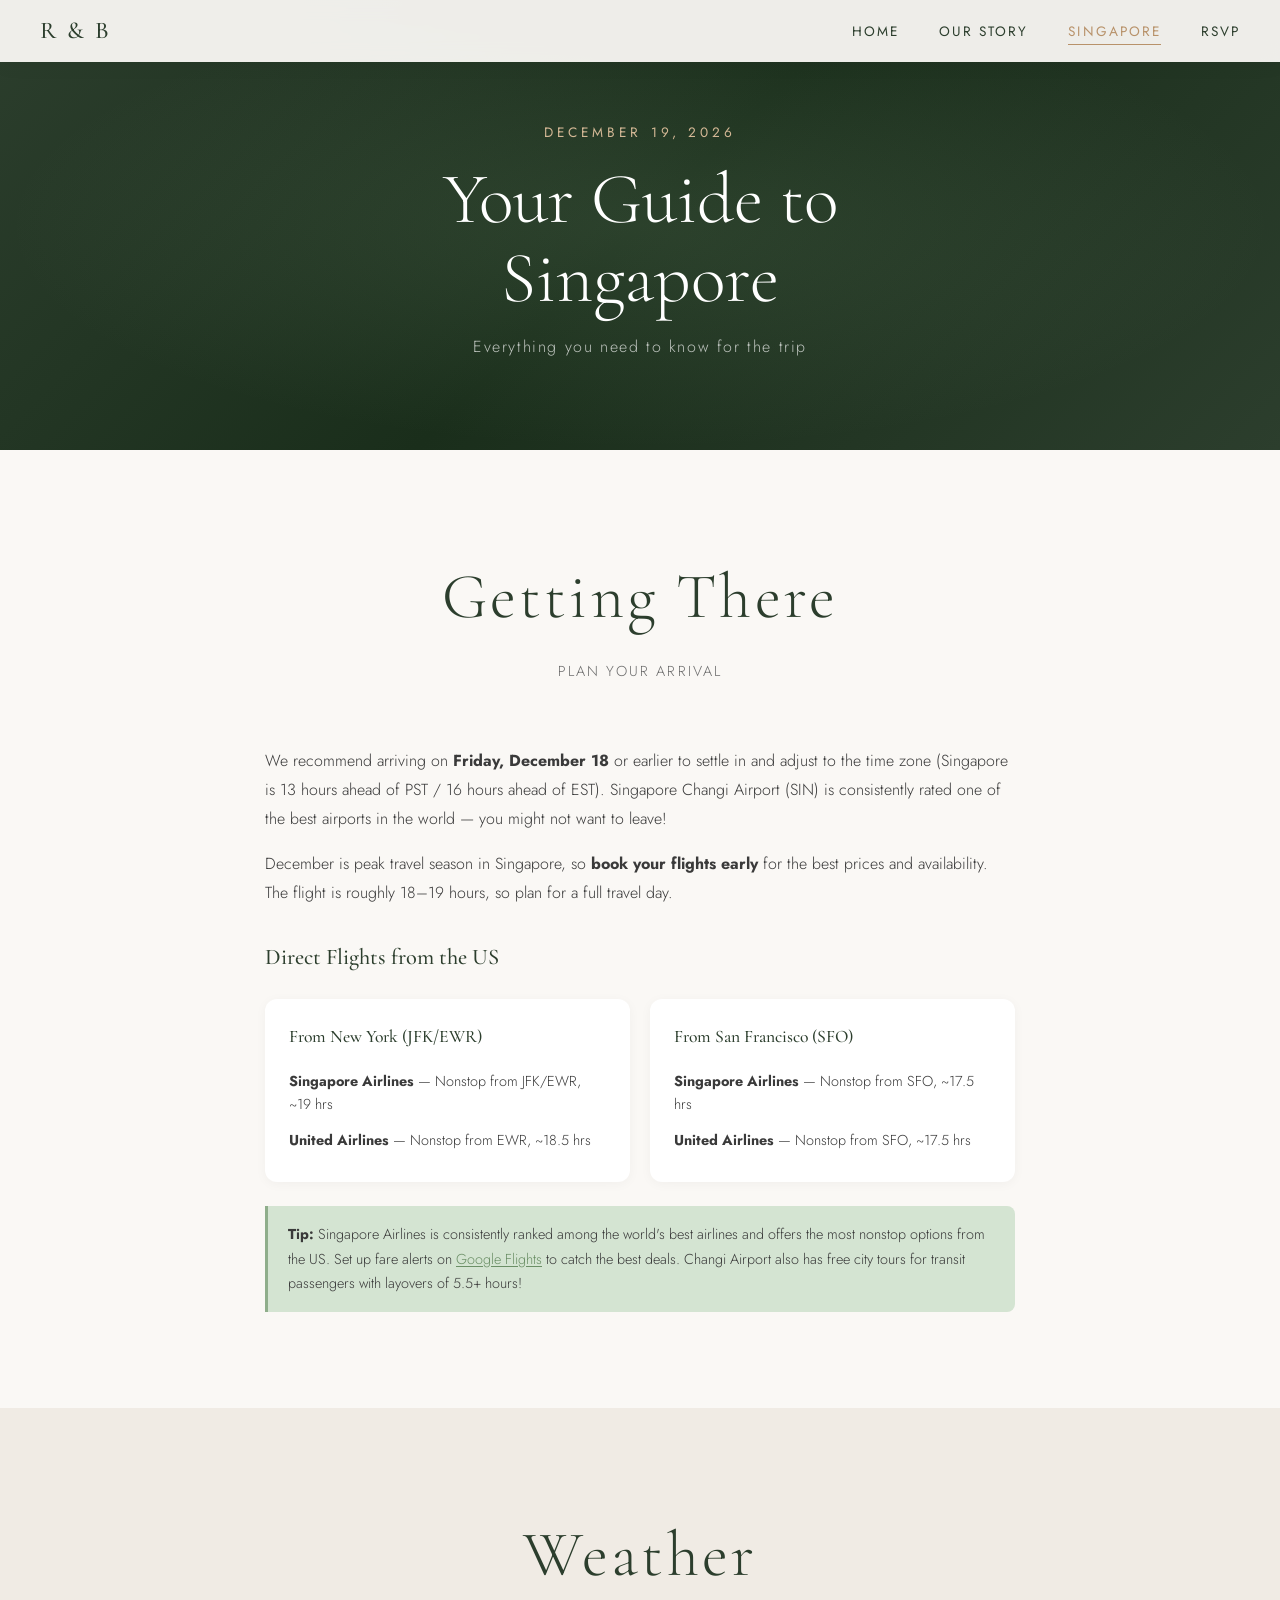
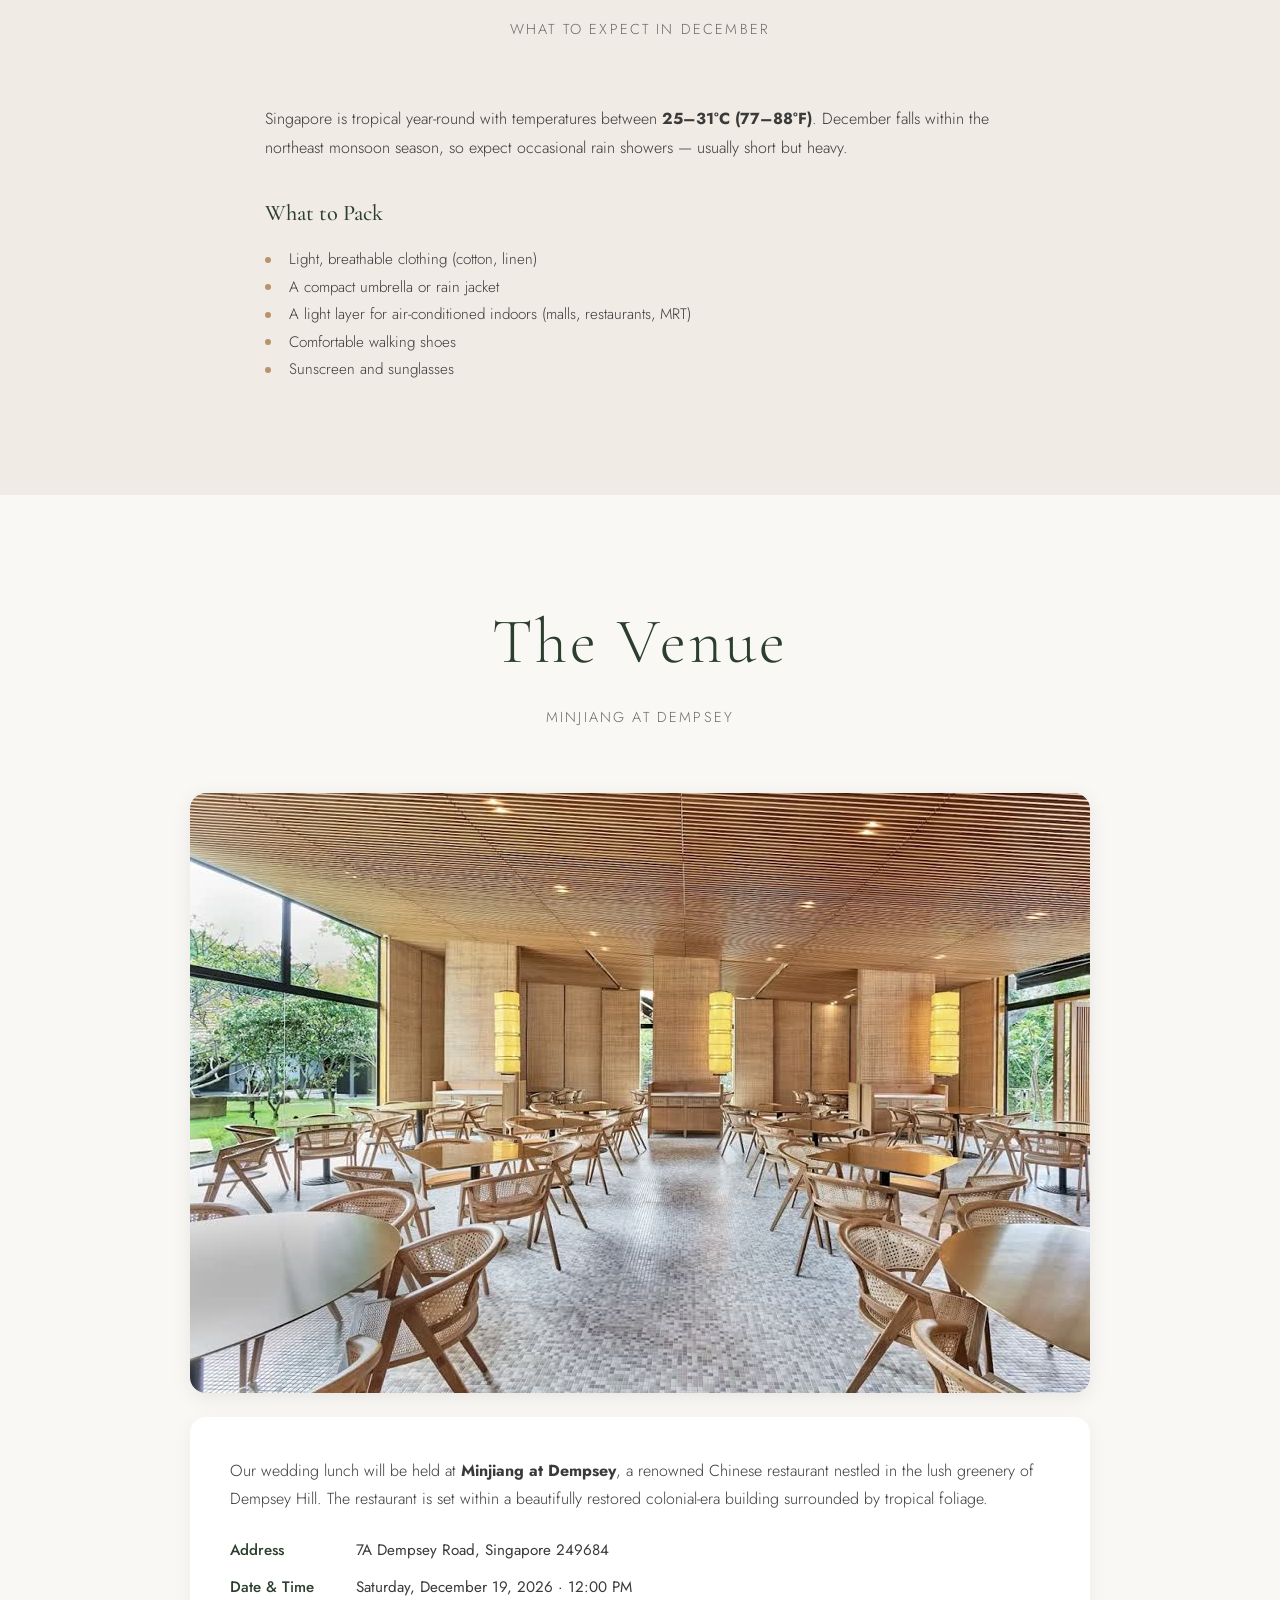
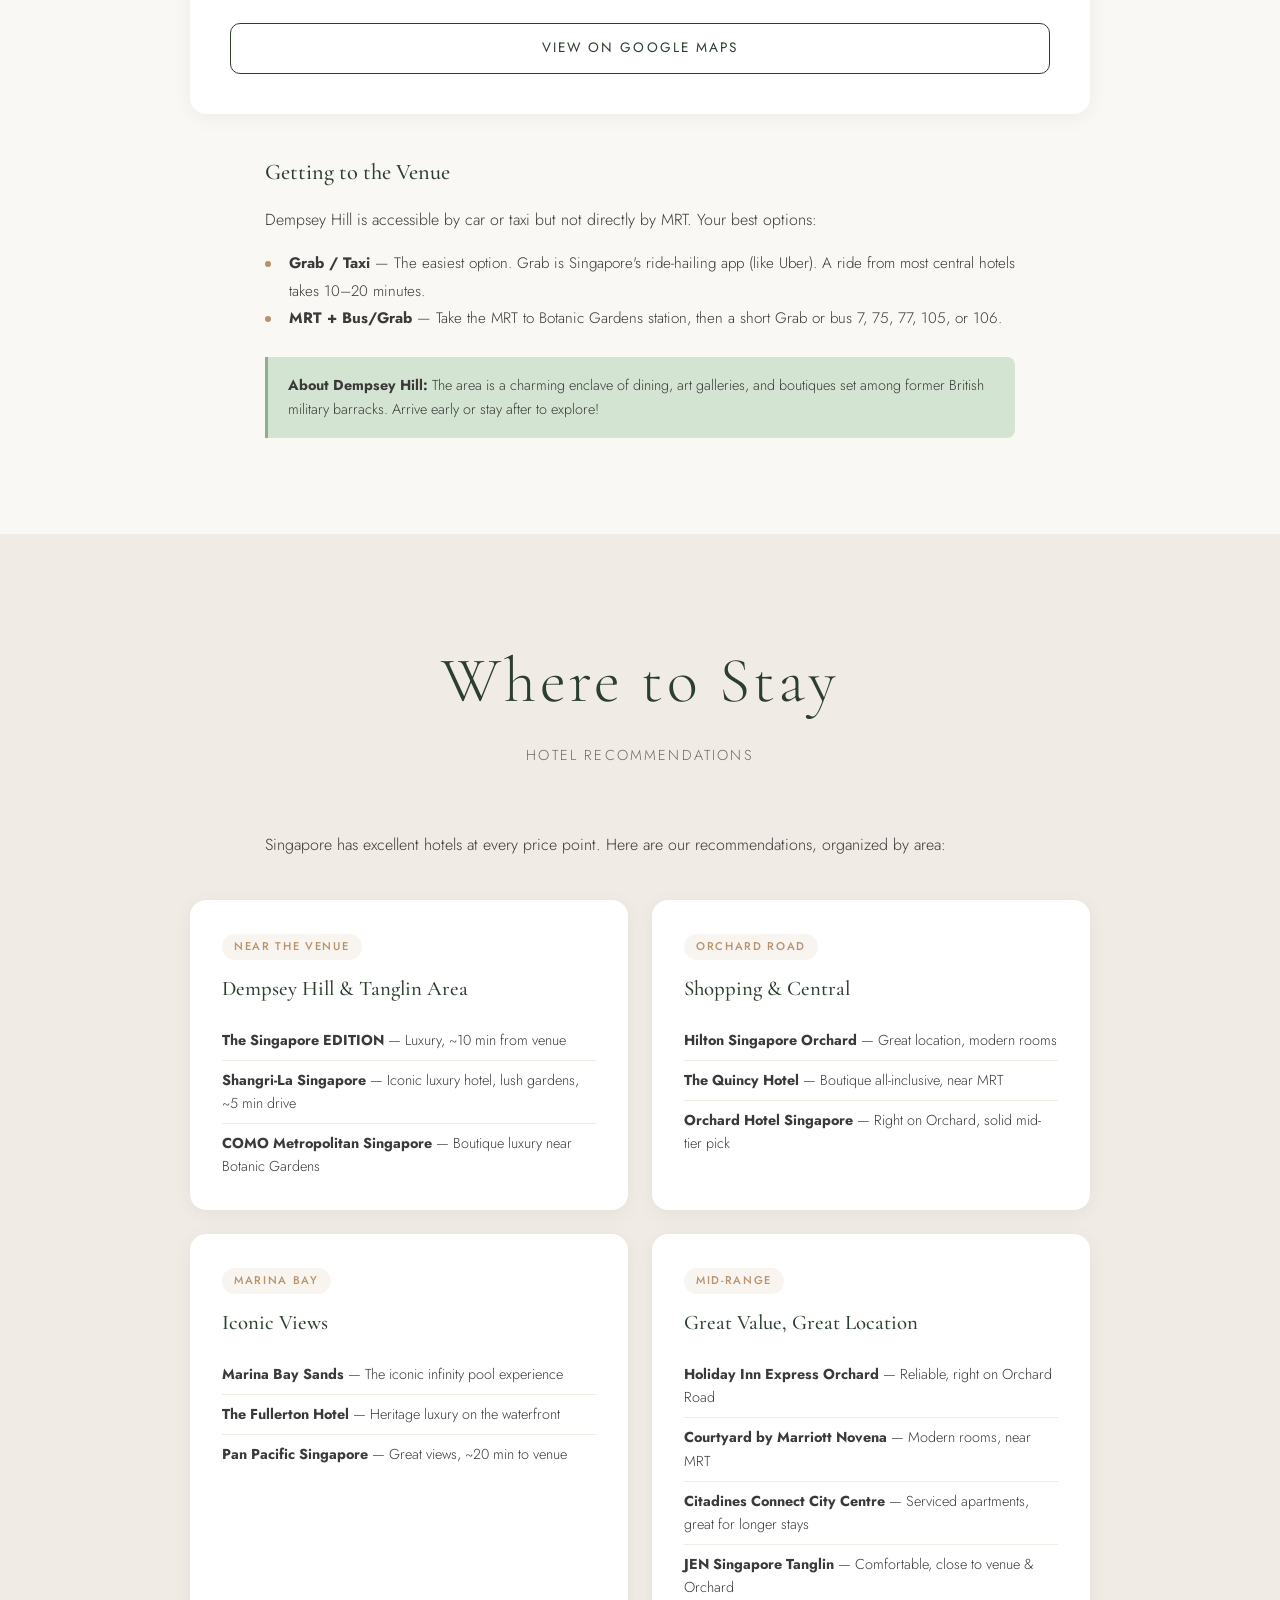
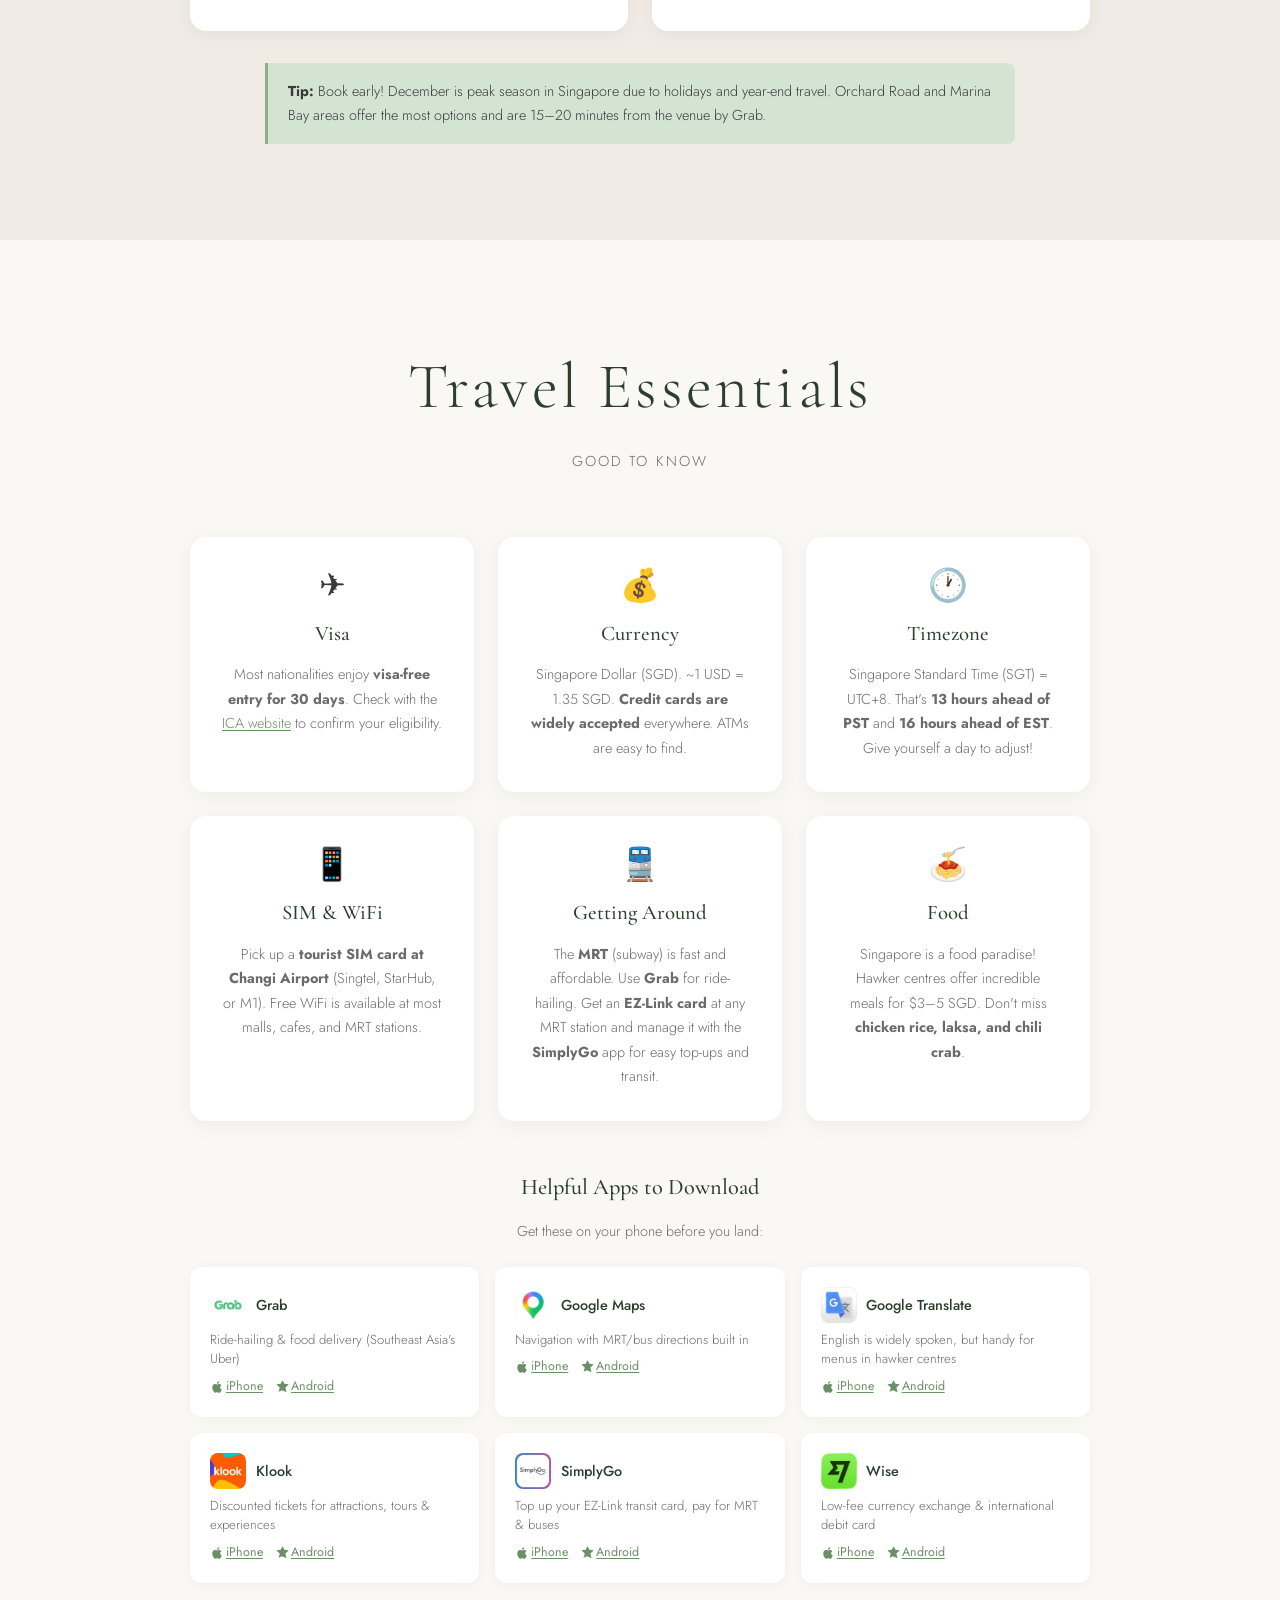
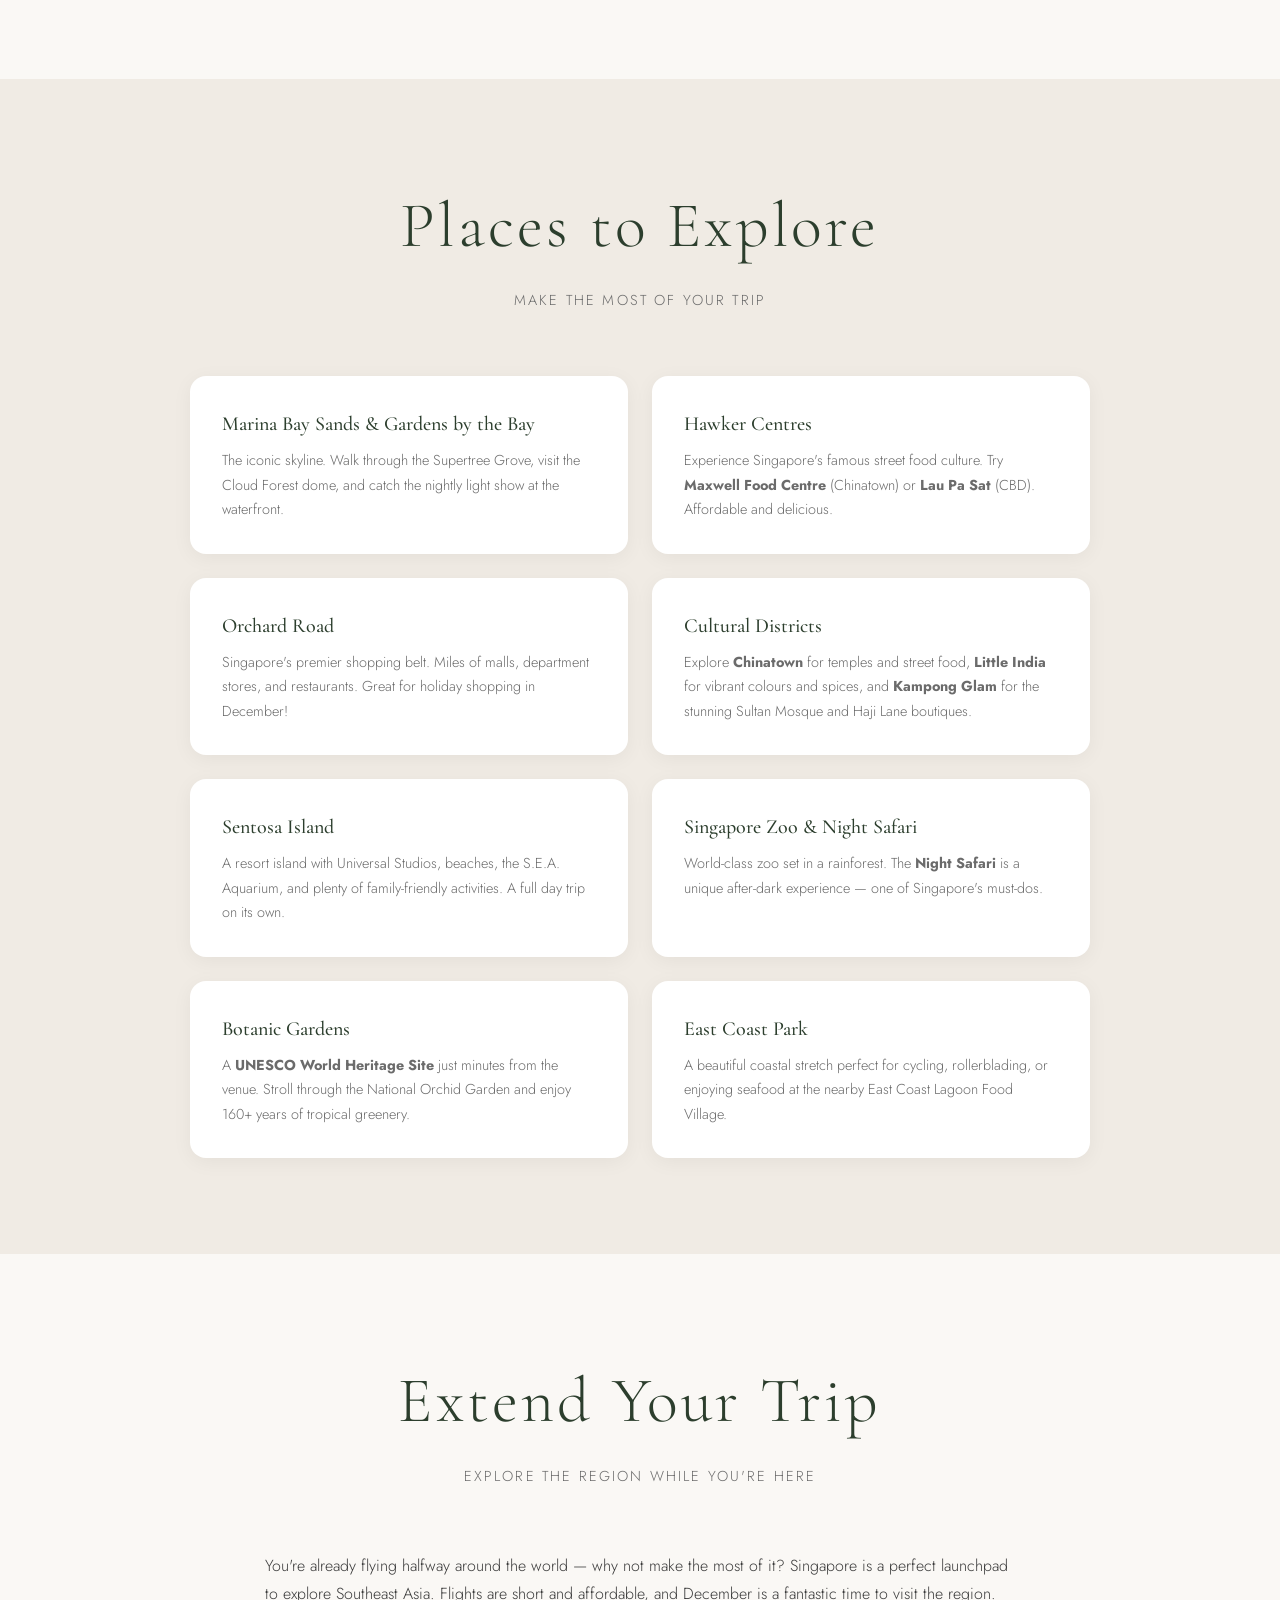
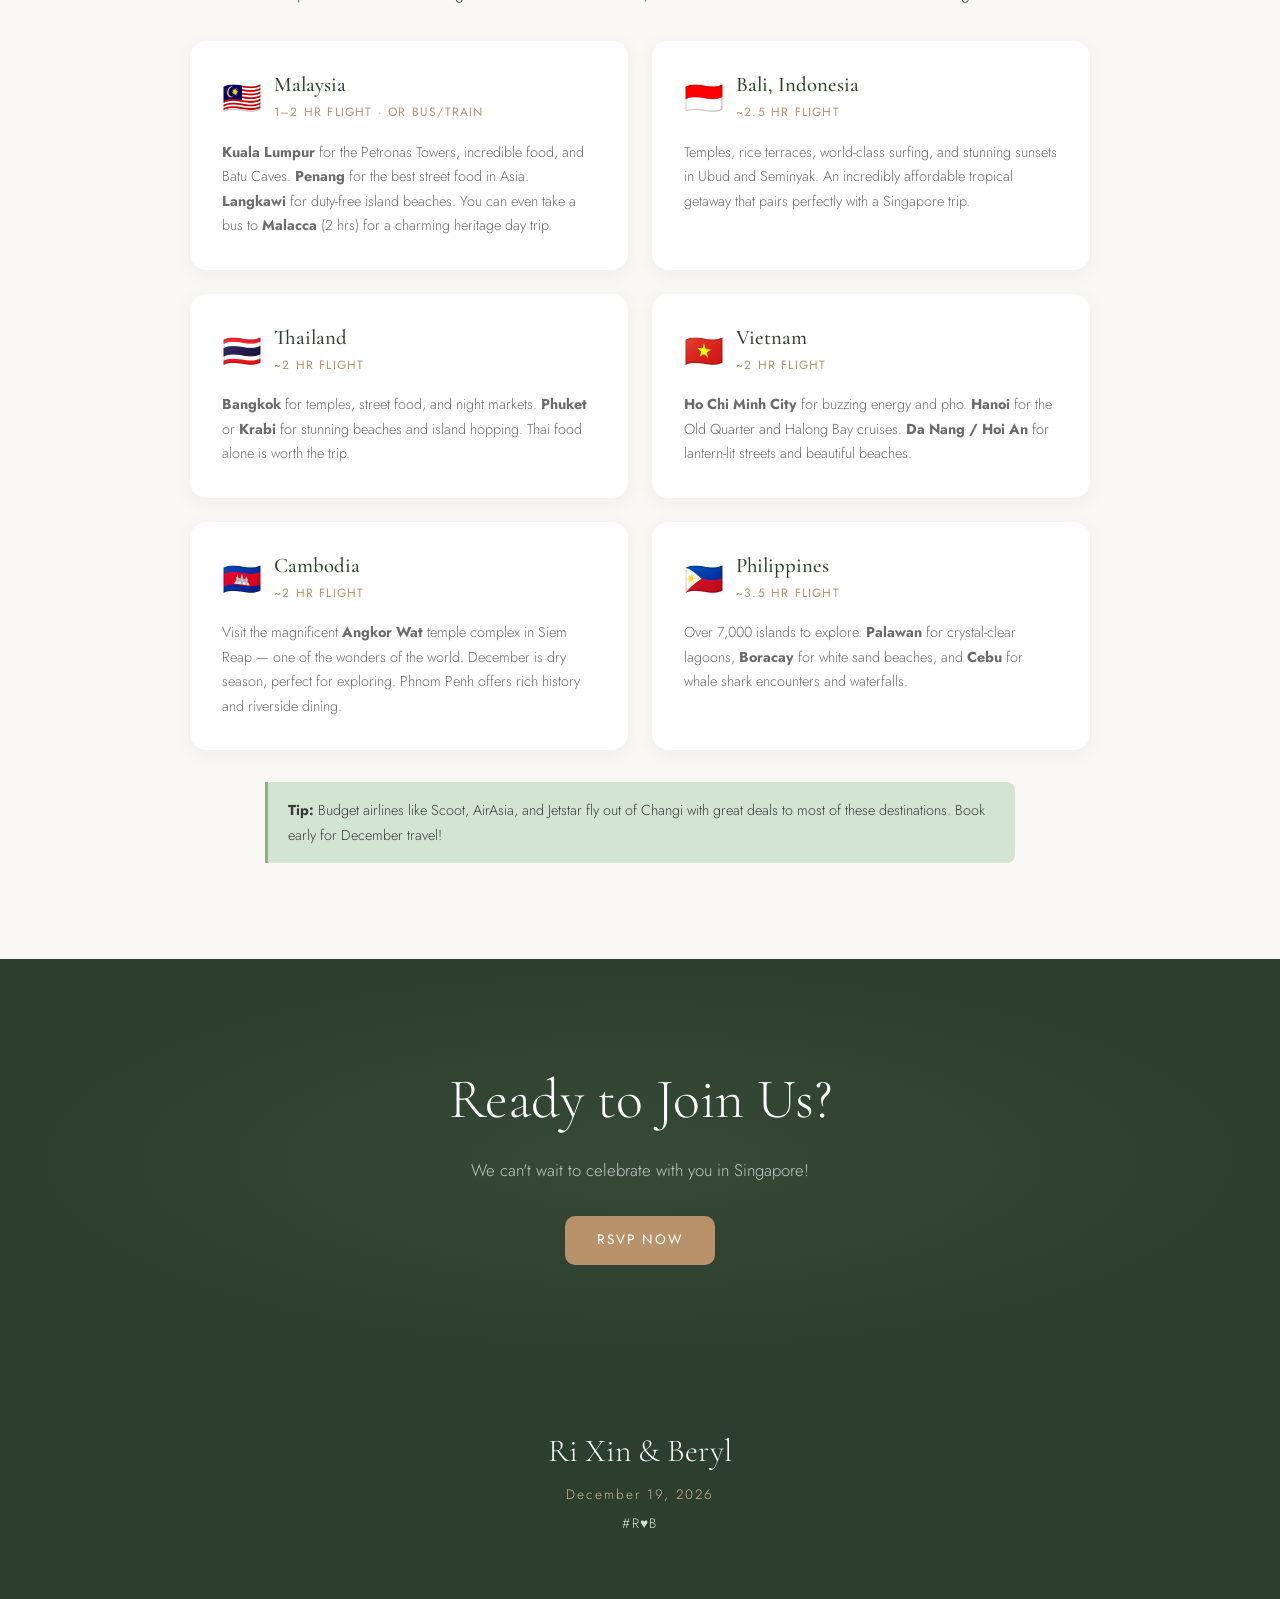
==== singapore.html @ 73881abf "Add Singapore travel guide page for international guests New dedicated guide page with getting there" ====
<!DOCTYPE html>
<html lang="en">
<head>
  <meta charset="UTF-8">
  <meta name="viewport" content="width=device-width, initial-scale=1.0">
  <title>Singapore Guide | R &hearts; B</title>
  <meta name="description" content="Your guide to Singapore for Rex and Beryl's wedding on December 19, 2026. Travel tips, venue info, hotels, and things to explore.">
  <link rel="preconnect" href="https://fonts.googleapis.com">
  <link rel="preconnect" href="https://fonts.gstatic.com" crossorigin>
  <link href="https://fonts.googleapis.com/css2?family=Cormorant+Garamond:ital,wght@0,300;0,400;0,500;0,600;0,700;1,300;1,400;1,500&family=Jost:wght@300;400;500&display=swap" rel="stylesheet">
  <link rel="stylesheet" href="styles.css">
  <link rel="stylesheet" href="singapore-styles.css">
</head>
<body>

  <!-- Navigation -->
  <nav class="nav scrolled" id="nav">
    <div class="nav-inner">
      <a href="index.html" class="nav-logo">R &amp; B</a>
      <button class="nav-toggle" id="navToggle" aria-label="Toggle menu">
        <span></span><span></span><span></span>
      </button>
      <ul class="nav-links" id="navLinks">
        <li><a href="index.html">Home</a></li>
        <li><a href="index.html#story">Our Story</a></li>
        <li><a href="singapore.html" class="active">Singapore</a></li>
        <li><a href="index.html#rsvp">RSVP</a></li>
      </ul>
    </div>
  </nav>

  <!-- Hero Banner -->
  <section class="sg-hero">
    <div class="sg-hero-overlay"></div>
    <div class="sg-hero-content fade-in">
      <p class="sg-hero-subtitle">December 19, 2026</p>
      <h1 class="sg-hero-title">Your Guide to Singapore</h1>
      <p class="sg-hero-tagline">Everything you need to know for the trip</p>
    </div>
  </section>

  <!-- Getting There -->
  <section class="sg-section sg-section--cream">
    <div class="sg-container">
      <div class="section-header">
        <h2 class="section-title reveal">Getting There</h2>
        <p class="section-subtitle reveal">Plan your arrival</p>
      </div>
      <div class="sg-text-block reveal">
        <p>We recommend arriving on <strong>Friday, December 18</strong> or earlier to settle in and adjust to the time zone (Singapore is 13 hours ahead of PST / 16 hours ahead of EST). Singapore Changi Airport (SIN) is consistently rated one of the best airports in the world &mdash; you might not want to leave!</p>
        <p>December is peak travel season in Singapore, so <strong>book your flights early</strong> for the best prices and availability. The flight is roughly 18&ndash;19 hours, so plan for a full travel day.</p>
        <h3 class="sg-subheading">Direct Flights from the US</h3>
        <div class="sg-flight-grid">
          <div class="sg-flight-card">
            <h4>From New York (JFK/EWR)</h4>
            <ul class="sg-flight-list">
              <li><a href="https://www.google.com/travel/flights?q=flights+from+JFK+to+SIN+on+2026-12-17" target="_blank" rel="noopener noreferrer"><strong>Singapore Airlines</strong> &mdash; Nonstop from JFK/EWR, ~19 hrs</a></li>
              <li><a href="https://www.google.com/travel/flights?q=flights+from+EWR+to+SIN+on+2026-12-17" target="_blank" rel="noopener noreferrer"><strong>United Airlines</strong> &mdash; Nonstop from EWR, ~18.5 hrs</a></li>
            </ul>
          </div>
          <div class="sg-flight-card">
            <h4>From San Francisco (SFO)</h4>
            <ul class="sg-flight-list">
              <li><a href="https://www.google.com/travel/flights?q=flights+from+SFO+to+SIN+on+2026-12-17" target="_blank" rel="noopener noreferrer"><strong>Singapore Airlines</strong> &mdash; Nonstop from SFO, ~17.5 hrs</a></li>
              <li><a href="https://www.google.com/travel/flights?q=flights+from+SFO+to+SIN+on+2026-12-17" target="_blank" rel="noopener noreferrer"><strong>United Airlines</strong> &mdash; Nonstop from SFO, ~17.5 hrs</a></li>
            </ul>
          </div>
        </div>
        <div class="sg-tip">
          <strong>Tip:</strong> Singapore Airlines is consistently ranked among the world's best airlines and offers the most nonstop options from the US. Set up fare alerts on <a href="https://www.google.com/travel/flights" target="_blank" rel="noopener noreferrer">Google Flights</a> to catch the best deals. Changi Airport also has free city tours for transit passengers with layovers of 5.5+ hours!
        </div>
      </div>
    </div>
  </section>

  <!-- Weather -->
  <section class="sg-section sg-section--cream-dark">
    <div class="sg-container">
      <div class="section-header">
        <h2 class="section-title reveal">Weather</h2>
        <p class="section-subtitle reveal">What to expect in December</p>
      </div>
      <div class="sg-text-block reveal">
        <p>Singapore is tropical year-round with temperatures between <strong>25&ndash;31&deg;C (77&ndash;88&deg;F)</strong>. December falls within the northeast monsoon season, so expect occasional rain showers &mdash; usually short but heavy.</p>
        <h3 class="sg-subheading">What to Pack</h3>
        <ul class="sg-list">
          <li>Light, breathable clothing (cotton, linen)</li>
          <li>A compact umbrella or rain jacket</li>
          <li>A light layer for air-conditioned indoors (malls, restaurants, MRT)</li>
          <li>Comfortable walking shoes</li>
          <li>Sunscreen and sunglasses</li>
        </ul>
      </div>
    </div>
  </section>

  <!-- The Venue -->
  <section class="sg-section sg-section--cream">
    <div class="sg-container">
      <div class="section-header">
        <h2 class="section-title reveal">The Venue</h2>
        <p class="section-subtitle reveal">Minjiang at Dempsey</p>
      </div>
      <div class="sg-venue reveal">
        <div class="sg-venue-photo">
          <img src="images/interior-design-web.jpg" alt="Minjiang at Dempsey interior" loading="lazy" width="900" height="600">
        </div>
        <div class="sg-venue-info">
          <p>Our wedding lunch will be held at <strong>Minjiang at Dempsey</strong>, a renowned Chinese restaurant nestled in the lush greenery of Dempsey Hill. The restaurant is set within a beautifully restored colonial-era building surrounded by tropical foliage.</p>
          <div class="sg-venue-details">
            <div class="sg-venue-detail">
              <span class="sg-venue-label">Address</span>
              <span>7A Dempsey Road, Singapore 249684</span>
            </div>
            <div class="sg-venue-detail">
              <span class="sg-venue-label">Date &amp; Time</span>
              <span>Saturday, December 19, 2026 &middot; 12:00 PM</span>
            </div>
          </div>
          <a href="https://maps.google.com/?q=Minjiang+at+Dempsey+Singapore" target="_blank" rel="noopener noreferrer" class="sg-btn sg-btn--outline">View on Google Maps</a>
        </div>
      </div>
      <div class="sg-text-block reveal">
        <h3 class="sg-subheading">Getting to the Venue</h3>
        <p>Dempsey Hill is accessible by car or taxi but not directly by MRT. Your best options:</p>
        <ul class="sg-list">
          <li><strong>Grab / Taxi</strong> &mdash; The easiest option. Grab is Singapore's ride-hailing app (like Uber). A ride from most central hotels takes 10&ndash;20 minutes.</li>
          <li><strong>MRT + Bus/Grab</strong> &mdash; Take the MRT to Botanic Gardens station, then a short Grab or bus 7, 75, 77, 105, or 106.</li>
        </ul>
        <div class="sg-tip">
          <strong>About Dempsey Hill:</strong> The area is a charming enclave of dining, art galleries, and boutiques set among former British military barracks. Arrive early or stay after to explore!
        </div>
      </div>
    </div>
  </section>

  <!-- Where to Stay -->
  <section class="sg-section sg-section--cream-dark">
    <div class="sg-container">
      <div class="section-header">
        <h2 class="section-title reveal">Where to Stay</h2>
        <p class="section-subtitle reveal">Hotel recommendations</p>
      </div>
      <div class="sg-text-block reveal">
        <p>Singapore has excellent hotels at every price point. Here are our recommendations, organized by area:</p>
      </div>
      <div class="sg-hotel-grid">
        <div class="sg-hotel-card reveal">
          <span class="sg-hotel-area">Near the Venue</span>
          <h3>Dempsey Hill &amp; Tanglin Area</h3>
          <ul class="sg-hotel-list">
            <li><a href="https://maps.google.com/?q=The+Singapore+EDITION+Hotel" target="_blank" rel="noopener noreferrer"><strong>The Singapore EDITION</strong></a> &mdash; Luxury, ~10 min from venue</li>
            <li><a href="https://maps.google.com/?q=Shangri-La+Singapore" target="_blank" rel="noopener noreferrer"><strong>Shangri-La Singapore</strong></a> &mdash; Iconic luxury hotel, lush gardens, ~5 min drive</li>
            <li><a href="https://maps.google.com/?q=COMO+Metropolitan+Singapore" target="_blank" rel="noopener noreferrer"><strong>COMO Metropolitan Singapore</strong></a> &mdash; Boutique luxury near Botanic Gardens</li>
          </ul>
        </div>
        <div class="sg-hotel-card reveal">
          <span class="sg-hotel-area">Orchard Road</span>
          <h3>Shopping &amp; Central</h3>
          <ul class="sg-hotel-list">
            <li><a href="https://maps.google.com/?q=Hilton+Singapore+Orchard" target="_blank" rel="noopener noreferrer"><strong>Hilton Singapore Orchard</strong></a> &mdash; Great location, modern rooms</li>
            <li><a href="https://maps.google.com/?q=The+Quincy+Hotel+Singapore" target="_blank" rel="noopener noreferrer"><strong>The Quincy Hotel</strong></a> &mdash; Boutique all-inclusive, near MRT</li>
            <li><a href="https://maps.google.com/?q=Orchard+Hotel+Singapore" target="_blank" rel="noopener noreferrer"><strong>Orchard Hotel Singapore</strong></a> &mdash; Right on Orchard, solid mid-tier pick</li>
          </ul>
        </div>
        <div class="sg-hotel-card reveal">
          <span class="sg-hotel-area">Marina Bay</span>
          <h3>Iconic Views</h3>
          <ul class="sg-hotel-list">
            <li><a href="https://maps.google.com/?q=Marina+Bay+Sands+Singapore" target="_blank" rel="noopener noreferrer"><strong>Marina Bay Sands</strong></a> &mdash; The iconic infinity pool experience</li>
            <li><a href="https://maps.google.com/?q=The+Fullerton+Hotel+Singapore" target="_blank" rel="noopener noreferrer"><strong>The Fullerton Hotel</strong></a> &mdash; Heritage luxury on the waterfront</li>
            <li><a href="https://maps.google.com/?q=Pan+Pacific+Singapore" target="_blank" rel="noopener noreferrer"><strong>Pan Pacific Singapore</strong></a> &mdash; Great views, ~20 min to venue</li>
          </ul>
        </div>
        <div class="sg-hotel-card reveal">
          <span class="sg-hotel-area">Mid-Range</span>
          <h3>Great Value, Great Location</h3>
          <ul class="sg-hotel-list">
            <li><a href="https://maps.google.com/?q=Holiday+Inn+Express+Singapore+Orchard" target="_blank" rel="noopener noreferrer"><strong>Holiday Inn Express Orchard</strong></a> &mdash; Reliable, right on Orchard Road</li>
            <li><a href="https://maps.google.com/?q=Courtyard+by+Marriott+Singapore+Novena" target="_blank" rel="noopener noreferrer"><strong>Courtyard by Marriott Novena</strong></a> &mdash; Modern rooms, near MRT</li>
            <li><a href="https://maps.google.com/?q=Citadines+Connect+City+Centre+Singapore" target="_blank" rel="noopener noreferrer"><strong>Citadines Connect City Centre</strong></a> &mdash; Serviced apartments, great for longer stays</li>
            <li><a href="https://maps.google.com/?q=JEN+Singapore+Tanglin+by+Shangri-La" target="_blank" rel="noopener noreferrer"><strong>JEN Singapore Tanglin</strong></a> &mdash; Comfortable, close to venue &amp; Orchard</li>
          </ul>
        </div>
      </div>
      <div class="sg-text-block reveal">
        <div class="sg-tip">
          <strong>Tip:</strong> Book early! December is peak season in Singapore due to holidays and year-end travel. Orchard Road and Marina Bay areas offer the most options and are 15&ndash;20 minutes from the venue by Grab.
        </div>
      </div>
    </div>
  </section>

  <!-- Travel Essentials -->
  <section class="sg-section sg-section--cream">
    <div class="sg-container">
      <div class="section-header">
        <h2 class="section-title reveal">Travel Essentials</h2>
        <p class="section-subtitle reveal">Good to know</p>
      </div>
      <div class="sg-essentials-grid">
        <div class="sg-essential-card reveal">
          <div class="sg-essential-icon">&#9992;</div>
          <h3>Visa</h3>
          <p>Most nationalities enjoy <strong>visa-free entry for 30 days</strong>. Check with the <a href="https://www.ica.gov.sg/enter-transit/entering-singapore" target="_blank" rel="noopener noreferrer">ICA website</a> to confirm your eligibility.</p>
        </div>
        <div class="sg-essential-card reveal">
          <div class="sg-essential-icon">&#128176;</div>
          <h3>Currency</h3>
          <p>Singapore Dollar (SGD). ~1 USD = 1.35 SGD. <strong>Credit cards are widely accepted</strong> everywhere. ATMs are easy to find.</p>
        </div>
        <div class="sg-essential-card reveal">
          <div class="sg-essential-icon">&#128336;</div>
          <h3>Timezone</h3>
          <p>Singapore Standard Time (SGT) = UTC+8. That's <strong>13 hours ahead of PST</strong> and <strong>16 hours ahead of EST</strong>. Give yourself a day to adjust!</p>
        </div>
        <div class="sg-essential-card reveal">
          <div class="sg-essential-icon">&#128241;</div>
          <h3>SIM &amp; WiFi</h3>
          <p>Pick up a <strong>tourist SIM card at Changi Airport</strong> (Singtel, StarHub, or M1). Free WiFi is available at most malls, cafes, and MRT stations.</p>
        </div>
        <div class="sg-essential-card reveal">
          <div class="sg-essential-icon">&#128646;</div>
          <h3>Getting Around</h3>
          <p>The <strong>MRT</strong> (subway) is fast and affordable. Use <strong>Grab</strong> for ride-hailing. Get an <strong>EZ-Link card</strong> at any MRT station and manage it with the <strong>SimplyGo</strong> app for easy top-ups and transit.</p>
        </div>
        <div class="sg-essential-card reveal">
          <div class="sg-essential-icon">&#127837;</div>
          <h3>Food</h3>
          <p>Singapore is a food paradise! Hawker centres offer incredible meals for $3&ndash;5 SGD. Don't miss <strong>chicken rice, laksa, and chili crab</strong>.</p>
        </div>
      </div>
      <div class="sg-apps-section reveal">
        <h3 class="sg-subheading sg-apps-heading">Helpful Apps to Download</h3>
        <p class="sg-apps-intro">Get these on your phone before you land:</p>
        <div class="sg-apps-grid">
          <div class="sg-app-item">
            <div class="sg-app-header">
              <img class="sg-app-logo" src="images/apps/grab.png" alt="Grab" loading="lazy">
              <span class="sg-app-name">Grab</span>
            </div>
            <span class="sg-app-desc">Ride-hailing &amp; food delivery (Southeast Asia's Uber)</span>
            <span class="sg-app-links">
              <a href="https://apps.apple.com/app/grab-taxi-ride-food-delivery/id647268330" target="_blank" rel="noopener noreferrer"><svg class="sg-app-icon" viewBox="0 0 24 24" fill="currentColor"><path d="M18.71 19.5c-.83 1.24-1.71 2.45-3.05 2.47-1.34.03-1.77-.79-3.29-.79-1.53 0-2 .77-3.27.82-1.31.05-2.3-1.32-3.14-2.53C4.25 17 2.94 12.45 4.7 9.39c.87-1.52 2.43-2.48 4.12-2.51 1.28-.02 2.5.87 3.29.87.78 0 2.26-1.07 3.8-.91.65.03 2.47.26 3.64 1.98-.09.06-2.17 1.28-2.15 3.81.03 3.02 2.65 4.03 2.68 4.04-.03.07-.42 1.44-1.38 2.83M13 3.5c.73-.83 1.94-1.46 2.94-1.5.13 1.17-.34 2.35-1.04 3.19-.69.85-1.83 1.51-2.95 1.42-.15-1.15.41-2.35 1.05-3.11z"/></svg> iPhone</a>
              <a href="https://play.google.com/store/apps/details?id=com.grabtaxi.passenger" target="_blank" rel="noopener noreferrer"><svg class="sg-app-icon" viewBox="0 0 24 24" fill="currentColor"><path d="M3.18 23.04c.17.13.4.18.62.12l8.2-3.73 8.2 3.73c.08.04.17.05.25.05.14 0 .28-.05.38-.16.16-.15.22-.38.17-.6L18.93 14l6.07-5.65c.14-.14.2-.35.14-.55-.06-.2-.22-.34-.43-.37l-7.63-.65L13.78.36C13.7.15 13.5 0 13.27 0h-.04c-.22 0-.42.15-.5.36l-3.3 6.42-7.64.65c-.2.02-.37.17-.43.37-.06.2 0 .41.15.55L7.57 14l-2.07 8.45c-.05.22.01.44.18.59z" transform="scale(0.85) translate(2,1)"/></svg> Android</a>
            </span>
          </div>
          <div class="sg-app-item">
            <div class="sg-app-header">
              <img class="sg-app-logo" src="images/apps/google-maps.png" alt="Google Maps" loading="lazy">
              <span class="sg-app-name">Google Maps</span>
            </div>
            <span class="sg-app-desc">Navigation with MRT/bus directions built in</span>
            <span class="sg-app-links">
              <a href="https://apps.apple.com/app/google-maps/id585027354" target="_blank" rel="noopener noreferrer"><svg class="sg-app-icon" viewBox="0 0 24 24" fill="currentColor"><path d="M18.71 19.5c-.83 1.24-1.71 2.45-3.05 2.47-1.34.03-1.77-.79-3.29-.79-1.53 0-2 .77-3.27.82-1.31.05-2.3-1.32-3.14-2.53C4.25 17 2.94 12.45 4.7 9.39c.87-1.52 2.43-2.48 4.12-2.51 1.28-.02 2.5.87 3.29.87.78 0 2.26-1.07 3.8-.91.65.03 2.47.26 3.64 1.98-.09.06-2.17 1.28-2.15 3.81.03 3.02 2.65 4.03 2.68 4.04-.03.07-.42 1.44-1.38 2.83M13 3.5c.73-.83 1.94-1.46 2.94-1.5.13 1.17-.34 2.35-1.04 3.19-.69.85-1.83 1.51-2.95 1.42-.15-1.15.41-2.35 1.05-3.11z"/></svg> iPhone</a>
              <a href="https://play.google.com/store/apps/details?id=com.google.android.apps.maps" target="_blank" rel="noopener noreferrer"><svg class="sg-app-icon" viewBox="0 0 24 24" fill="currentColor"><path d="M3.18 23.04c.17.13.4.18.62.12l8.2-3.73 8.2 3.73c.08.04.17.05.25.05.14 0 .28-.05.38-.16.16-.15.22-.38.17-.6L18.93 14l6.07-5.65c.14-.14.2-.35.14-.55-.06-.2-.22-.34-.43-.37l-7.63-.65L13.78.36C13.7.15 13.5 0 13.27 0h-.04c-.22 0-.42.15-.5.36l-3.3 6.42-7.64.65c-.2.02-.37.17-.43.37-.06.2 0 .41.15.55L7.57 14l-2.07 8.45c-.05.22.01.44.18.59z" transform="scale(0.85) translate(2,1)"/></svg> Android</a>
            </span>
          </div>
          <div class="sg-app-item">
            <div class="sg-app-header">
              <img class="sg-app-logo" src="images/apps/google-translate.png" alt="Google Translate" loading="lazy">
              <span class="sg-app-name">Google Translate</span>
            </div>
            <span class="sg-app-desc">English is widely spoken, but handy for menus in hawker centres</span>
            <span class="sg-app-links">
              <a href="https://apps.apple.com/app/google-translate/id414706506" target="_blank" rel="noopener noreferrer"><svg class="sg-app-icon" viewBox="0 0 24 24" fill="currentColor"><path d="M18.71 19.5c-.83 1.24-1.71 2.45-3.05 2.47-1.34.03-1.77-.79-3.29-.79-1.53 0-2 .77-3.27.82-1.31.05-2.3-1.32-3.14-2.53C4.25 17 2.94 12.45 4.7 9.39c.87-1.52 2.43-2.48 4.12-2.51 1.28-.02 2.5.87 3.29.87.78 0 2.26-1.07 3.8-.91.65.03 2.47.26 3.64 1.98-.09.06-2.17 1.28-2.15 3.81.03 3.02 2.65 4.03 2.68 4.04-.03.07-.42 1.44-1.38 2.83M13 3.5c.73-.83 1.94-1.46 2.94-1.5.13 1.17-.34 2.35-1.04 3.19-.69.85-1.83 1.51-2.95 1.42-.15-1.15.41-2.35 1.05-3.11z"/></svg> iPhone</a>
              <a href="https://play.google.com/store/apps/details?id=com.google.android.apps.translate" target="_blank" rel="noopener noreferrer"><svg class="sg-app-icon" viewBox="0 0 24 24" fill="currentColor"><path d="M3.18 23.04c.17.13.4.18.62.12l8.2-3.73 8.2 3.73c.08.04.17.05.25.05.14 0 .28-.05.38-.16.16-.15.22-.38.17-.6L18.93 14l6.07-5.65c.14-.14.2-.35.14-.55-.06-.2-.22-.34-.43-.37l-7.63-.65L13.78.36C13.7.15 13.5 0 13.27 0h-.04c-.22 0-.42.15-.5.36l-3.3 6.42-7.64.65c-.2.02-.37.17-.43.37-.06.2 0 .41.15.55L7.57 14l-2.07 8.45c-.05.22.01.44.18.59z" transform="scale(0.85) translate(2,1)"/></svg> Android</a>
            </span>
          </div>
          <div class="sg-app-item">
            <div class="sg-app-header">
              <img class="sg-app-logo" src="images/apps/klook.png" alt="Klook" loading="lazy">
              <span class="sg-app-name">Klook</span>
            </div>
            <span class="sg-app-desc">Discounted tickets for attractions, tours &amp; experiences</span>
            <span class="sg-app-links">
              <a href="https://apps.apple.com/app/klook-travel-leisure-deals/id961351024" target="_blank" rel="noopener noreferrer"><svg class="sg-app-icon" viewBox="0 0 24 24" fill="currentColor"><path d="M18.71 19.5c-.83 1.24-1.71 2.45-3.05 2.47-1.34.03-1.77-.79-3.29-.79-1.53 0-2 .77-3.27.82-1.31.05-2.3-1.32-3.14-2.53C4.25 17 2.94 12.45 4.7 9.39c.87-1.52 2.43-2.48 4.12-2.51 1.28-.02 2.5.87 3.29.87.78 0 2.26-1.07 3.8-.91.65.03 2.47.26 3.64 1.98-.09.06-2.17 1.28-2.15 3.81.03 3.02 2.65 4.03 2.68 4.04-.03.07-.42 1.44-1.38 2.83M13 3.5c.73-.83 1.94-1.46 2.94-1.5.13 1.17-.34 2.35-1.04 3.19-.69.85-1.83 1.51-2.95 1.42-.15-1.15.41-2.35 1.05-3.11z"/></svg> iPhone</a>
              <a href="https://play.google.com/store/apps/details?id=com.inspitrip.klook" target="_blank" rel="noopener noreferrer"><svg class="sg-app-icon" viewBox="0 0 24 24" fill="currentColor"><path d="M3.18 23.04c.17.13.4.18.62.12l8.2-3.73 8.2 3.73c.08.04.17.05.25.05.14 0 .28-.05.38-.16.16-.15.22-.38.17-.6L18.93 14l6.07-5.65c.14-.14.2-.35.14-.55-.06-.2-.22-.34-.43-.37l-7.63-.65L13.78.36C13.7.15 13.5 0 13.27 0h-.04c-.22 0-.42.15-.5.36l-3.3 6.42-7.64.65c-.2.02-.37.17-.43.37-.06.2 0 .41.15.55L7.57 14l-2.07 8.45c-.05.22.01.44.18.59z" transform="scale(0.85) translate(2,1)"/></svg> Android</a>
            </span>
          </div>
          <div class="sg-app-item">
            <div class="sg-app-header">
              <img class="sg-app-logo" src="images/apps/simplygo.png" alt="SimplyGo" loading="lazy">
              <span class="sg-app-name">SimplyGo</span>
            </div>
            <span class="sg-app-desc">Top up your EZ-Link transit card, pay for MRT &amp; buses</span>
            <span class="sg-app-links">
              <a href="https://apps.apple.com/app/simplygo/id1539849498" target="_blank" rel="noopener noreferrer"><svg class="sg-app-icon" viewBox="0 0 24 24" fill="currentColor"><path d="M18.71 19.5c-.83 1.24-1.71 2.45-3.05 2.47-1.34.03-1.77-.79-3.29-.79-1.53 0-2 .77-3.27.82-1.31.05-2.3-1.32-3.14-2.53C4.25 17 2.94 12.45 4.7 9.39c.87-1.52 2.43-2.48 4.12-2.51 1.28-.02 2.5.87 3.29.87.78 0 2.26-1.07 3.8-.91.65.03 2.47.26 3.64 1.98-.09.06-2.17 1.28-2.15 3.81.03 3.02 2.65 4.03 2.68 4.04-.03.07-.42 1.44-1.38 2.83M13 3.5c.73-.83 1.94-1.46 2.94-1.5.13 1.17-.34 2.35-1.04 3.19-.69.85-1.83 1.51-2.95 1.42-.15-1.15.41-2.35 1.05-3.11z"/></svg> iPhone</a>
              <a href="https://play.google.com/store/apps/details?id=sg.com.simplygo" target="_blank" rel="noopener noreferrer"><svg class="sg-app-icon" viewBox="0 0 24 24" fill="currentColor"><path d="M3.18 23.04c.17.13.4.18.62.12l8.2-3.73 8.2 3.73c.08.04.17.05.25.05.14 0 .28-.05.38-.16.16-.15.22-.38.17-.6L18.93 14l6.07-5.65c.14-.14.2-.35.14-.55-.06-.2-.22-.34-.43-.37l-7.63-.65L13.78.36C13.7.15 13.5 0 13.27 0h-.04c-.22 0-.42.15-.5.36l-3.3 6.42-7.64.65c-.2.02-.37.17-.43.37-.06.2 0 .41.15.55L7.57 14l-2.07 8.45c-.05.22.01.44.18.59z" transform="scale(0.85) translate(2,1)"/></svg> Android</a>
            </span>
          </div>
          <div class="sg-app-item">
            <div class="sg-app-header">
              <img class="sg-app-logo" src="images/apps/wise.png" alt="Wise" loading="lazy">
              <span class="sg-app-name">Wise</span>
            </div>
            <span class="sg-app-desc">Low-fee currency exchange &amp; international debit card</span>
            <span class="sg-app-links">
              <a href="https://apps.apple.com/app/wise-ex-transferwise/id612261027" target="_blank" rel="noopener noreferrer"><svg class="sg-app-icon" viewBox="0 0 24 24" fill="currentColor"><path d="M18.71 19.5c-.83 1.24-1.71 2.45-3.05 2.47-1.34.03-1.77-.79-3.29-.79-1.53 0-2 .77-3.27.82-1.31.05-2.3-1.32-3.14-2.53C4.25 17 2.94 12.45 4.7 9.39c.87-1.52 2.43-2.48 4.12-2.51 1.28-.02 2.5.87 3.29.87.78 0 2.26-1.07 3.8-.91.65.03 2.47.26 3.64 1.98-.09.06-2.17 1.28-2.15 3.81.03 3.02 2.65 4.03 2.68 4.04-.03.07-.42 1.44-1.38 2.83M13 3.5c.73-.83 1.94-1.46 2.94-1.5.13 1.17-.34 2.35-1.04 3.19-.69.85-1.83 1.51-2.95 1.42-.15-1.15.41-2.35 1.05-3.11z"/></svg> iPhone</a>
              <a href="https://play.google.com/store/apps/details?id=com.transferwise.android" target="_blank" rel="noopener noreferrer"><svg class="sg-app-icon" viewBox="0 0 24 24" fill="currentColor"><path d="M3.18 23.04c.17.13.4.18.62.12l8.2-3.73 8.2 3.73c.08.04.17.05.25.05.14 0 .28-.05.38-.16.16-.15.22-.38.17-.6L18.93 14l6.07-5.65c.14-.14.2-.35.14-.55-.06-.2-.22-.34-.43-.37l-7.63-.65L13.78.36C13.7.15 13.5 0 13.27 0h-.04c-.22 0-.42.15-.5.36l-3.3 6.42-7.64.65c-.2.02-.37.17-.43.37-.06.2 0 .41.15.55L7.57 14l-2.07 8.45c-.05.22.01.44.18.59z" transform="scale(0.85) translate(2,1)"/></svg> Android</a>
            </span>
          </div>
        </div>
      </div>
    </div>
  </section>

  <!-- Places to Explore -->
  <section class="sg-section sg-section--cream-dark">
    <div class="sg-container">
      <div class="section-header">
        <h2 class="section-title reveal">Places to Explore</h2>
        <p class="section-subtitle reveal">Make the most of your trip</p>
      </div>
      <div class="sg-places-grid">
        <div class="sg-place-card reveal">
          <h3>Marina Bay Sands &amp; Gardens by the Bay</h3>
          <p>The iconic skyline. Walk through the Supertree Grove, visit the Cloud Forest dome, and catch the nightly light show at the waterfront.</p>
        </div>
        <div class="sg-place-card reveal">
          <h3>Hawker Centres</h3>
          <p>Experience Singapore's famous street food culture. Try <strong>Maxwell Food Centre</strong> (Chinatown) or <strong>Lau Pa Sat</strong> (CBD). Affordable and delicious.</p>
        </div>
        <div class="sg-place-card reveal">
          <h3>Orchard Road</h3>
          <p>Singapore's premier shopping belt. Miles of malls, department stores, and restaurants. Great for holiday shopping in December!</p>
        </div>
        <div class="sg-place-card reveal">
          <h3>Cultural Districts</h3>
          <p>Explore <strong>Chinatown</strong> for temples and street food, <strong>Little India</strong> for vibrant colours and spices, and <strong>Kampong Glam</strong> for the stunning Sultan Mosque and Haji Lane boutiques.</p>
        </div>
        <div class="sg-place-card reveal">
          <h3>Sentosa Island</h3>
          <p>A resort island with Universal Studios, beaches, the S.E.A. Aquarium, and plenty of family-friendly activities. A full day trip on its own.</p>
        </div>
        <div class="sg-place-card reveal">
          <h3>Singapore Zoo &amp; Night Safari</h3>
          <p>World-class zoo set in a rainforest. The <strong>Night Safari</strong> is a unique after-dark experience &mdash; one of Singapore's must-dos.</p>
        </div>
        <div class="sg-place-card reveal">
          <h3>Botanic Gardens</h3>
          <p>A <strong>UNESCO World Heritage Site</strong> just minutes from the venue. Stroll through the National Orchid Garden and enjoy 160+ years of tropical greenery.</p>
        </div>
        <div class="sg-place-card reveal">
          <h3>East Coast Park</h3>
          <p>A beautiful coastal stretch perfect for cycling, rollerblading, or enjoying seafood at the nearby East Coast Lagoon Food Village.</p>
        </div>
      </div>
    </div>
  </section>

  <!-- Extend Your Trip -->
  <section class="sg-section sg-section--cream">
    <div class="sg-container">
      <div class="section-header">
        <h2 class="section-title reveal">Extend Your Trip</h2>
        <p class="section-subtitle reveal">Explore the region while you're here</p>
      </div>
      <div class="sg-text-block reveal">
        <p>You're already flying halfway around the world &mdash; why not make the most of it? Singapore is a perfect launchpad to explore Southeast Asia. Flights are short and affordable, and December is a fantastic time to visit the region.</p>
      </div>
      <div class="sg-regional-grid">
        <div class="sg-regional-card reveal">
          <div class="sg-regional-header">
            <span class="sg-regional-flag">&#127474;&#127486;</span>
            <div>
              <h3>Malaysia</h3>
              <span class="sg-regional-flight">1&ndash;2 hr flight &middot; or bus/train</span>
            </div>
          </div>
          <p><strong>Kuala Lumpur</strong> for the Petronas Towers, incredible food, and Batu Caves. <strong>Penang</strong> for the best street food in Asia. <strong>Langkawi</strong> for duty-free island beaches. You can even take a bus to <strong>Malacca</strong> (2 hrs) for a charming heritage day trip.</p>
        </div>
        <div class="sg-regional-card reveal">
          <div class="sg-regional-header">
            <span class="sg-regional-flag">&#127470;&#127465;</span>
            <div>
              <h3>Bali, Indonesia</h3>
              <span class="sg-regional-flight">~2.5 hr flight</span>
            </div>
          </div>
          <p>Temples, rice terraces, world-class surfing, and stunning sunsets in Ubud and Seminyak. An incredibly affordable tropical getaway that pairs perfectly with a Singapore trip.</p>
        </div>
        <div class="sg-regional-card reveal">
          <div class="sg-regional-header">
            <span class="sg-regional-flag">&#127481;&#127469;</span>
            <div>
              <h3>Thailand</h3>
              <span class="sg-regional-flight">~2 hr flight</span>
            </div>
          </div>
          <p><strong>Bangkok</strong> for temples, street food, and night markets. <strong>Phuket</strong> or <strong>Krabi</strong> for stunning beaches and island hopping. Thai food alone is worth the trip.</p>
        </div>
        <div class="sg-regional-card reveal">
          <div class="sg-regional-header">
            <span class="sg-regional-flag">&#127483;&#127475;</span>
            <div>
              <h3>Vietnam</h3>
              <span class="sg-regional-flight">~2 hr flight</span>
            </div>
          </div>
          <p><strong>Ho Chi Minh City</strong> for buzzing energy and pho. <strong>Hanoi</strong> for the Old Quarter and Halong Bay cruises. <strong>Da Nang / Hoi An</strong> for lantern-lit streets and beautiful beaches.</p>
        </div>
        <div class="sg-regional-card reveal">
          <div class="sg-regional-header">
            <span class="sg-regional-flag">&#127472;&#127469;</span>
            <div>
              <h3>Cambodia</h3>
              <span class="sg-regional-flight">~2 hr flight</span>
            </div>
          </div>
          <p>Visit the magnificent <strong>Angkor Wat</strong> temple complex in Siem Reap &mdash; one of the wonders of the world. December is dry season, perfect for exploring. Phnom Penh offers rich history and riverside dining.</p>
        </div>
        <div class="sg-regional-card reveal">
          <div class="sg-regional-header">
            <span class="sg-regional-flag">&#127477;&#127469;</span>
            <div>
              <h3>Philippines</h3>
              <span class="sg-regional-flight">~3.5 hr flight</span>
            </div>
          </div>
          <p>Over 7,000 islands to explore. <strong>Palawan</strong> for crystal-clear lagoons, <strong>Boracay</strong> for white sand beaches, and <strong>Cebu</strong> for whale shark encounters and waterfalls.</p>
        </div>
      </div>
      <div class="sg-text-block reveal">
        <div class="sg-tip">
          <strong>Tip:</strong> Budget airlines like Scoot, AirAsia, and Jetstar fly out of Changi with great deals to most of these destinations. Book early for December travel!
        </div>
      </div>
    </div>
  </section>

  <!-- CTA -->
  <section class="sg-cta">
    <div class="sg-cta-overlay"></div>
    <div class="sg-cta-content reveal">
      <h2>Ready to Join Us?</h2>
      <p>We can't wait to celebrate with you in Singapore!</p>
      <a href="index.html#rsvp" class="sg-btn sg-btn--primary">RSVP Now</a>
    </div>
  </section>

  <!-- Footer -->
  <footer class="footer">
    <div class="footer-content">
      <p class="footer-names">Ri Xin &amp; Beryl</p>
      <p class="footer-date">December 19, 2026</p>
      <p class="footer-hashtag">#R&hearts;B</p>
    </div>
  </footer>

  <script src="singapore-script.js"></script>
</body>
</html>
---- styles.css ----
/* ============================================
   Wedding Website - Styles
   Palette: Warm cream, sage green, gold
   ============================================ */

:root {
  --cream: #faf8f5;
  --cream-dark: #f0ebe4;
  --sage: #8fae8b;
  --sage-dark: #6b8f66;
  --sage-light: #d4e4d2;
  --forest: #2c3e2d;
  --gold: #b8926a;
  --gold-light: #d4b896;
  --warm-beige: #e8ddd3;
  --text: #3a3a3a;
  --text-light: #6b6b6b;
  --white: #ffffff;
  --font-serif: 'Cormorant Garamond', Georgia, serif;
  --font-sans: 'Jost', 'Helvetica Neue', sans-serif;
}

/* Reset & Base */
*,
*::before,
*::after {
  margin: 0;
  padding: 0;
  box-sizing: border-box;
}

html {
  scroll-behavior: smooth;
  font-size: 16px;
}

body {
  font-family: var(--font-sans);
  color: var(--text);
  background-color: var(--cream);
  line-height: 1.6;
  -webkit-font-smoothing: antialiased;
  overflow-x: hidden;
}

img {
  max-width: 100%;
  height: auto;
  display: block;
}

a {
  text-decoration: none;
  color: inherit;
}

/* ============================================
   Navigation
   ============================================ */
.nav {
  position: fixed;
  top: 0;
  left: 0;
  right: 0;
  z-index: 1000;
  padding: 1rem 2rem;
  transition: all 0.4s ease;
}

.nav.scrolled {
  background: rgba(250, 248, 245, 0.95);
  backdrop-filter: blur(10px);
  box-shadow: 0 2px 20px rgba(0, 0, 0, 0.06);
  padding: 0.75rem 2rem;
}

.nav-inner {
  max-width: 1200px;
  margin: 0 auto;
  display: flex;
  justify-content: space-between;
  align-items: center;
}

.nav-logo {
  font-family: var(--font-serif);
  font-size: 1.5rem;
  font-weight: 500;
  letter-spacing: 0.1em;
  color: var(--white);
  transition: color 0.4s ease;
}

.nav.scrolled .nav-logo {
  color: var(--forest);
}

.nav-links {
  list-style: none;
  display: flex;
  gap: 2.5rem;
}

.nav-links a {
  font-family: var(--font-sans);
  font-size: 0.85rem;
  font-weight: 400;
  letter-spacing: 0.15em;
  text-transform: uppercase;
  color: var(--white);
  transition: color 0.3s ease;
  position: relative;
}

.nav-links a::after {
  content: '';
  position: absolute;
  bottom: -4px;
  left: 0;
  width: 0;
  height: 1px;
  background: var(--gold);
  transition: width 0.3s ease;
}

.nav-links a:hover::after {
  width: 100%;
}

.nav.scrolled .nav-links a {
  color: var(--forest);
}

.nav-toggle {
  display: none;
  background: none;
  border: none;
  cursor: pointer;
  padding: 0.5rem;
  flex-direction: column;
  gap: 5px;
}

.nav-toggle span {
  display: block;
  width: 24px;
  height: 2px;
  background: var(--white);
  transition: all 0.3s ease;
}

.nav.scrolled .nav-toggle span {
  background: var(--forest);
}

/* ============================================
   Hero Section
   ============================================ */
.hero {
  position: relative;
  min-height: 100vh;
  display: flex;
  flex-direction: column;
  justify-content: center;
  align-items: center;
  text-align: center;
  overflow: hidden;
}

.hero-bg {
  position: absolute;
  inset: 0;
  background: url('images/large/cover.jpg') center center / cover no-repeat;
  background-color: var(--forest);
  transform: scale(1.05);
  transition: transform 0.3s ease;
}

.hero-overlay {
  position: absolute;
  inset: 0;
  background: linear-gradient(
    to bottom,
    rgba(44, 62, 45, 0.5) 0%,
    rgba(44, 62, 45, 0.6) 50%,
    rgba(44, 62, 45, 0.75) 100%
  );
}

.hero-content {
  position: relative;
  z-index: 2;
  padding: 2rem;
  max-width: 800px;
}

.hero-subtitle {
  font-family: var(--font-sans);
  font-size: 1.05rem;
  font-weight: 400;
  letter-spacing: 0.35em;
  text-transform: uppercase;
  color: var(--white);
  text-shadow: 0 1px 6px rgba(0, 0, 0, 0.5);
  margin-bottom: 1.5rem;
}

.hero-names {
  font-family: var(--font-serif);
  font-weight: 300;
  color: var(--white);
  line-height: 1.1;
  margin-bottom: 2rem;
}

.hero-names .name {
  display: inline-block;
  font-size: clamp(3rem, 8vw, 6rem);
}

.hero-names .ampersand {
  display: block;
  font-size: clamp(1.5rem, 4vw, 2.5rem);
  font-style: italic;
  font-weight: 300;
  color: var(--gold-light);
  margin: 0.25rem 0;
}

.hero-details {
  margin-bottom: 3rem;
}

.hero-date {
  font-family: var(--font-sans);
  font-size: 1rem;
  font-weight: 300;
  letter-spacing: 0.2em;
  text-transform: uppercase;
  color: var(--white);
  margin-bottom: 1rem;
}

.hero-divider {
  width: 60px;
  height: 1px;
  background: var(--gold);
  margin: 1rem auto;
}

.hero-venue {
  font-family: var(--font-serif);
  font-size: 1.4rem;
  font-weight: 400;
  font-style: italic;
  color: var(--white);
  letter-spacing: 0.05em;
}

.hero-venue a {
  color: var(--white);
  text-decoration: underline;
  text-underline-offset: 3px;
  text-decoration-color: var(--gold);
  transition: text-decoration-color 0.3s ease;
}

.hero-venue a:hover {
  text-decoration-color: var(--white);
}

.hero-location {
  font-family: var(--font-sans);
  font-size: 0.85rem;
  font-weight: 300;
  letter-spacing: 0.2em;
  text-transform: uppercase;
  color: var(--gold-light);
  margin-top: 0.5rem;
}

/* Countdown */
.countdown {
  display: flex;
  justify-content: center;
  gap: 2rem;
}

.countdown-item {
  display: flex;
  flex-direction: column;
  align-items: center;
}

.countdown-number {
  font-family: var(--font-serif);
  font-size: clamp(2rem, 5vw, 3.5rem);
  font-weight: 300;
  color: var(--white);
  line-height: 1;
  min-width: 3ch;
}

.countdown-label {
  font-family: var(--font-sans);
  font-size: 0.7rem;
  font-weight: 300;
  letter-spacing: 0.2em;
  text-transform: uppercase;
  color: var(--gold-light);
  margin-top: 0.5rem;
}

/* Scroll Indicator */
.scroll-indicator {
  position: absolute;
  bottom: 2rem;
  left: 50%;
  transform: translateX(-50%);
  z-index: 2;
  display: flex;
  flex-direction: column;
  align-items: center;
  gap: 0.5rem;
  color: var(--white);
  opacity: 0.7;
  transition: opacity 0.3s ease;
}

.scroll-indicator:hover {
  opacity: 1;
}

.scroll-text {
  font-size: 0.65rem;
  letter-spacing: 0.25em;
  text-transform: uppercase;
}

.scroll-arrow {
  display: block;
  width: 20px;
  height: 20px;
  border-right: 1px solid var(--white);
  border-bottom: 1px solid var(--white);
  transform: rotate(45deg);
  animation: scrollBounce 2s ease-in-out infinite;
}

@keyframes scrollBounce {
  0%, 100% { transform: rotate(45deg) translateY(0); }
  50% { transform: rotate(45deg) translateY(6px); }
}

/* ============================================
   Fade-in Animations
   ============================================ */
.fade-in {
  opacity: 0;
  transform: translateY(20px);
  animation: fadeInUp 0.8s ease forwards;
}

.delay-1 { animation-delay: 0.3s; }
.delay-2 { animation-delay: 0.6s; }
.delay-3 { animation-delay: 0.9s; }

@keyframes fadeInUp {
  to {
    opacity: 1;
    transform: translateY(0);
  }
}

/* Scroll reveal */
.reveal {
  opacity: 0;
  transform: translateY(30px);
  transition: opacity 0.8s ease, transform 0.8s ease;
}

.reveal.visible {
  opacity: 1;
  transform: translateY(0);
}

/* ============================================
   Section Headers
   ============================================ */
.section-header {
  text-align: center;
  margin-bottom: 4rem;
}

.section-title {
  font-family: var(--font-serif);
  font-size: clamp(2.5rem, 5vw, 4rem);
  font-weight: 300;
  color: var(--forest);
  letter-spacing: 0.05em;
  margin-bottom: 0.75rem;
}

.section-subtitle {
  font-family: var(--font-sans);
  font-size: 0.9rem;
  font-weight: 300;
  letter-spacing: 0.15em;
  text-transform: uppercase;
  color: var(--text-light);
}

/* ============================================
   Our Story / Timeline
   ============================================ */
.story {
  padding: 6rem 2rem;
  background: var(--cream);
}

.timeline {
  position: relative;
  max-width: 900px;
  margin: 0 auto;
  padding: 2rem 0;
}

.timeline::before {
  content: '';
  position: absolute;
  top: 0;
  left: 50%;
  transform: translateX(-50%);
  width: 1px;
  height: 100%;
  background: linear-gradient(
    to bottom,
    transparent,
    var(--sage) 10%,
    var(--sage) 90%,
    transparent
  );
}

.timeline-item {
  position: relative;
  margin-bottom: 4rem;
}

.timeline-item:last-child {
  margin-bottom: 0;
}

.timeline-dot {
  position: absolute;
  top: 2rem;
  left: 50%;
  transform: translateX(-50%);
  width: 12px;
  height: 12px;
  background: var(--gold);
  border: 2px solid var(--cream);
  border-radius: 50%;
  z-index: 2;
  box-shadow: 0 0 0 4px var(--sage-light);
}

.timeline-content {
  display: flex;
  gap: 2rem;
  align-items: center;
  width: 45%;
}

.timeline-item:nth-child(odd) .timeline-content {
  margin-left: auto;
  padding-left: 3rem;
  flex-direction: row;
}

.timeline-item:nth-child(even) .timeline-content {
  margin-right: auto;
  padding-right: 3rem;
  flex-direction: row-reverse;
  text-align: right;
}

.timeline-photo {
  flex-shrink: 0;
  width: 140px;
  height: 140px;
}

.photo-placeholder {
  width: 100%;
  height: 100%;
  border-radius: 12px;
  overflow: hidden;
  position: relative;
  background: var(--warm-beige);
  display: flex;
  align-items: center;
  justify-content: center;
  box-shadow: 0 4px 20px rgba(0, 0, 0, 0.08);
}

.photo-placeholder a {
  display: block;
  width: 100%;
  height: 100%;
}

.photo-placeholder img {
  width: 100%;
  height: 100%;
  object-fit: cover;
  transition: transform 0.3s ease;
}

.photo-placeholder a:hover img {
  transform: scale(1.05);
}

.photo-placeholder.no-image {
  border: 2px dashed var(--sage);
}

.placeholder-text {
  position: absolute;
  font-family: var(--font-sans);
  font-size: 0.75rem;
  color: var(--text-light);
  letter-spacing: 0.1em;
  text-transform: uppercase;
}

.photo-placeholder img + .placeholder-text,
.photo-placeholder a + .placeholder-text {
  display: none;
}

.photo-placeholder.no-image .placeholder-text {
  display: block;
}

.timeline-text {
  flex: 1;
}

.hashtag {
  display: inline-block;
  font-family: var(--font-sans);
  font-size: 0.8rem;
  font-weight: 500;
  color: var(--gold);
  background: rgba(191, 161, 100, 0.1);
  padding: 0.15rem 0.5rem;
  border-radius: 20px;
  letter-spacing: 0.02em;
  margin-top: 0.25rem;
}

.timeline-date {
  display: inline-block;
  font-family: var(--font-sans);
  font-size: 0.75rem;
  font-weight: 500;
  letter-spacing: 0.2em;
  text-transform: uppercase;
  color: var(--gold);
  margin-bottom: 0.5rem;
}

.timeline-text h3 {
  font-family: var(--font-serif);
  font-size: 1.5rem;
  font-weight: 500;
  color: var(--forest);
  margin-bottom: 0.5rem;
}

.timeline-text p {
  font-size: 0.9rem;
  font-weight: 300;
  color: var(--text-light);
  line-height: 1.7;
}

/* ============================================
   Video Section
   ============================================ */
.video-section {
  max-width: 700px;
  margin: 5rem auto 0;
  text-align: center;
}

.video-title {
  font-family: var(--font-serif);
  font-size: 1.8rem;
  font-weight: 400;
  color: var(--forest);
  margin-bottom: 2rem;
}

.video-container {
  position: relative;
  max-width: 400px;
  margin: 0 auto;
  background: var(--warm-beige);
  border-radius: 16px;
  overflow: hidden;
  box-shadow: 0 8px 30px rgba(0, 0, 0, 0.1);
}

.video-container video {
  display: block;
  width: 100%;
  height: auto;
  border: none;
}

.video-container iframe {
  position: absolute;
  top: 0;
  left: 0;
  width: 100%;
  height: 100%;
  border: none;
}

.video-placeholder {
  position: absolute;
  inset: 0;
  display: flex;
  flex-direction: column;
  align-items: center;
  justify-content: center;
  color: var(--text-light);
}

.play-button {
  width: 70px;
  height: 70px;
  border-radius: 50%;
  background: var(--gold);
  display: flex;
  align-items: center;
  justify-content: center;
  margin-bottom: 1rem;
  color: var(--white);
  box-shadow: 0 4px 15px rgba(184, 146, 106, 0.4);
}

.play-button svg {
  width: 24px;
  height: 24px;
  margin-left: 3px;
}

.video-placeholder p {
  font-size: 0.85rem;
  letter-spacing: 0.1em;
}

/* ============================================
   RSVP Section
   ============================================ */
.rsvp {
  position: relative;
  padding: 6rem 2rem;
  background: url('images/large/backdrop.jpg') center center / cover no-repeat fixed;
}

.rsvp::before {
  content: '';
  position: absolute;
  inset: 0;
  background: rgba(44, 62, 45, 0.6);
}

.rsvp .section-header {
  position: relative;
  z-index: 1;
}

.rsvp .section-header .section-title,
.rsvp .section-header .section-subtitle {
  color: var(--white);
  text-shadow: 0 2px 8px rgba(0, 0, 0, 0.5);
}

.rsvp .section-header .section-title {
  font-size: 3rem;
  font-weight: 500;
}

.rsvp .section-header .section-subtitle {
  font-size: 1.1rem;
  letter-spacing: 0.15em;
}

.rsvp-container {
  position: relative;
  z-index: 1;
  max-width: 560px;
  margin: 0 auto;
  background: var(--white);
  border-radius: 20px;
  padding: 3rem;
  box-shadow: 0 8px 40px rgba(0, 0, 0, 0.06);
}

.form-group {
  margin-bottom: 1.5rem;
}

.form-group label {
  display: block;
  font-family: var(--font-sans);
  font-size: 0.85rem;
  font-weight: 400;
  letter-spacing: 0.05em;
  color: var(--forest);
  margin-bottom: 0.5rem;
}

.required {
  color: var(--gold);
}

.form-group input[type="text"],
.form-group input[type="email"],
.form-group select,
.form-group textarea {
  width: 100%;
  padding: 0.85rem 1rem;
  font-family: var(--font-sans);
  font-size: 0.9rem;
  font-weight: 300;
  color: var(--text);
  background: var(--cream);
  border: 1.5px solid var(--warm-beige);
  border-radius: 10px;
  outline: none;
  transition: border-color 0.3s ease, box-shadow 0.3s ease;
}

.form-group input:focus,
.form-group select:focus,
.form-group textarea:focus {
  border-color: var(--sage);
  box-shadow: 0 0 0 3px rgba(143, 174, 139, 0.15);
}

.form-group textarea {
  resize: vertical;
  min-height: 80px;
}

.form-group select {
  appearance: none;
  background-image: url("data:image/svg+xml,%3Csvg xmlns='http://www.w3.org/2000/svg' width='12' height='8'%3E%3Cpath d='M1 1l5 5 5-5' stroke='%236b6b6b' stroke-width='1.5' fill='none' stroke-linecap='round'/%3E%3C/svg%3E");
  background-repeat: no-repeat;
  background-position: right 1rem center;
  padding-right: 2.5rem;
  cursor: pointer;
}

/* Radio buttons */
.radio-group {
  display: flex;
  gap: 1.5rem;
  margin-top: 0.25rem;
}

.radio-label {
  display: flex !important;
  align-items: center;
  gap: 0.5rem;
  cursor: pointer;
  font-size: 0.9rem !important;
  font-weight: 300 !important;
  color: var(--text) !important;
  letter-spacing: 0 !important;
  margin-bottom: 0 !important;
}

.radio-label input[type="radio"] {
  display: none;
}

.radio-custom {
  width: 20px;
  height: 20px;
  border-radius: 50%;
  border: 2px solid var(--warm-beige);
  position: relative;
  transition: border-color 0.3s ease;
  flex-shrink: 0;
}

.radio-label input[type="radio"]:checked + .radio-custom {
  border-color: var(--sage-dark);
}

.radio-label input[type="radio"]:checked + .radio-custom::after {
  content: '';
  position: absolute;
  top: 50%;
  left: 50%;
  transform: translate(-50%, -50%);
  width: 10px;
  height: 10px;
  border-radius: 50%;
  background: var(--sage-dark);
}

/* Conditional fields */
.conditional-fields {
  display: none;
  animation: slideDown 0.4s ease;
}

.conditional-fields.show {
  display: block;
}

@keyframes slideDown {
  from {
    opacity: 0;
    transform: translateY(-10px);
  }
  to {
    opacity: 1;
    transform: translateY(0);
  }
}

.rsvp-deadline {
  text-align: center;
  font-size: 0.85rem;
  color: var(--text-light);
  margin-bottom: 1.5rem;
}

.rsvp-deadline strong {
  color: var(--forest);
}

/* Submit button */
.btn-submit {
  width: 100%;
  padding: 1rem;
  font-family: var(--font-sans);
  font-size: 0.9rem;
  font-weight: 400;
  letter-spacing: 0.15em;
  text-transform: uppercase;
  color: var(--white);
  background: var(--forest);
  border: none;
  border-radius: 12px;
  cursor: pointer;
  transition: background 0.3s ease, transform 0.15s ease;
}

.btn-submit:hover {
  background: var(--sage-dark);
}

.btn-submit:active {
  transform: scale(0.98);
}

.btn-submit:disabled {
  opacity: 0.6;
  cursor: not-allowed;
}

/* Form messages */
.form-message {
  text-align: center;
  margin-top: 1rem;
  font-size: 0.9rem;
  font-weight: 400;
  display: none;
}

.form-message.success {
  display: block;
  color: var(--sage-dark);
}

.form-message.error {
  display: block;
  color: #c0392b;
}

/* ============================================
   RSVP Success Animation
   ============================================ */
.rsvp-success {
  text-align: center;
  padding: 2rem 0;
  animation: fadeInUp 0.6s ease forwards;
}

.success-title {
  font-family: var(--font-serif);
  font-size: 2rem;
  font-weight: 400;
  color: var(--forest);
  margin-bottom: 0.75rem;
}

.success-text {
  font-family: var(--font-sans);
  font-size: 1rem;
  font-weight: 300;
  color: var(--text-light);
  line-height: 1.8;
}

.heart-container {
  margin-bottom: 1.5rem;
}

.heart {
  width: 60px;
  height: 60px;
  margin: 0 auto;
  position: relative;
  animation: heartBeat 1.2s ease-in-out infinite;
}

.heart::before,
.heart::after {
  content: '';
  position: absolute;
  width: 30px;
  height: 48px;
  background: var(--gold);
  border-radius: 30px 30px 0 0;
}

.heart::before {
  left: 30px;
  transform: rotate(-45deg);
  transform-origin: 0 100%;
}

.heart::after {
  left: 0;
  transform: rotate(45deg);
  transform-origin: 100% 100%;
}

@keyframes heartBeat {
  0%, 100% { transform: scale(1); }
  15% { transform: scale(1.25); }
  30% { transform: scale(1); }
  45% { transform: scale(1.15); }
  60% { transform: scale(1); }
}

.heart.heart-sad::before,
.heart.heart-sad::after {
  background: var(--sage);
}

.heart.heart-sad {
  animation: heartBeatSad 2s ease-in-out infinite;
}

@keyframes heartBeatSad {
  0%, 100% { transform: scale(1); }
  50% { transform: scale(0.9); }
}

/* ============================================
   Travel Guide CTA
   ============================================ */
.travel-cta {
  padding: 4rem 2rem;
  text-align: center;
  background: var(--cream-dark);
}

.travel-cta-content {
  max-width: 550px;
  margin: 0 auto;
}

.travel-cta-title {
  font-family: var(--font-serif);
  font-size: clamp(1.8rem, 4vw, 2.5rem);
  font-weight: 300;
  color: var(--forest);
  margin-bottom: 0.75rem;
}

.travel-cta-text {
  font-family: var(--font-sans);
  font-size: 0.95rem;
  font-weight: 300;
  color: var(--text-light);
  line-height: 1.7;
  margin-bottom: 1.5rem;
}

.travel-cta-btn {
  display: inline-block;
  padding: 0.85rem 2rem;
  font-family: var(--font-sans);
  font-size: 0.85rem;
  font-weight: 400;
  letter-spacing: 0.15em;
  text-transform: uppercase;
  color: var(--white);
  background: var(--forest);
  border-radius: 10px;
  transition: background 0.3s ease, transform 0.15s ease;
}

.travel-cta-btn:hover {
  background: var(--sage-dark);
  transform: translateY(-2px);
}

/* ============================================
   Footer
   ============================================ */
.footer {
  padding: 4rem 2rem;
  text-align: center;
  background: var(--forest);
  color: var(--white);
}

.footer-names {
  font-family: var(--font-serif);
  font-size: 2rem;
  font-weight: 300;
  margin-bottom: 0.5rem;
}

.footer-date {
  font-family: var(--font-sans);
  font-size: 0.85rem;
  font-weight: 300;
  letter-spacing: 0.15em;
  color: var(--gold-light);
  margin-bottom: 0.5rem;
}

.footer-hashtag {
  font-family: var(--font-sans);
  font-size: 0.85rem;
  font-weight: 300;
  letter-spacing: 0.1em;
  color: var(--sage-light);
}

/* ============================================
   Mobile Responsive
   ============================================ */
@media (max-width: 768px) {
  /* Nav */
  .nav-toggle {
    display: flex;
  }

  .nav-links {
    position: fixed;
    top: 0;
    right: -100%;
    width: 280px;
    height: 100vh;
    background: var(--cream);
    flex-direction: column;
    justify-content: center;
    align-items: center;
    gap: 2rem;
    transition: right 0.4s ease;
    box-shadow: -5px 0 30px rgba(0, 0, 0, 0.1);
  }

  .nav-links.open {
    right: 0;
  }

  .nav-links a {
    color: var(--forest) !important;
    font-size: 1rem;
  }

  /* Hero */
  .hero-names .name {
    font-size: clamp(2.5rem, 12vw, 4rem);
  }

  .countdown {
    gap: 1rem;
  }

  .countdown-number {
    font-size: clamp(1.8rem, 8vw, 2.5rem);
  }

  /* Timeline */
  .timeline::before {
    left: 20px;
  }

  .timeline-dot {
    left: 20px;
    top: 0;
  }

  .timeline-content {
    width: 100% !important;
    margin-left: 0 !important;
    margin-right: 0 !important;
    padding-left: 50px !important;
    padding-right: 0 !important;
    flex-direction: column !important;
    text-align: left !important;
  }

  .timeline-photo {
    width: 100%;
    aspect-ratio: 1 / 1;
    height: auto;
  }

  .timeline-item {
    margin-bottom: 3rem;
  }

  /* Video */
  .video-section {
    margin-top: 3rem;
  }

  .video-container {
    border-radius: 12px;
  }

  /* RSVP */
  .rsvp-container {
    padding: 2rem 1.5rem;
    border-radius: 16px;
  }

  .radio-group {
    flex-direction: column;
    gap: 0.75rem;
  }

  /* Story section */
  .story {
    padding: 4rem 1.5rem;
  }

  .rsvp {
    padding: 4rem 1.5rem;
  }

  .section-header {
    margin-bottom: 3rem;
  }
}

@media (max-width: 480px) {
  .hero-subtitle {
    font-size: 0.75rem;
  }

  .hero-date {
    font-size: 0.85rem;
  }

  .hero-venue {
    font-size: 1.2rem;
  }

  .countdown {
    gap: 0.75rem;
  }

  .countdown-label {
    font-size: 0.6rem;
  }
}

/* Reduce motion for accessibility */
@media (prefers-reduced-motion: reduce) {
  .fade-in,
  .reveal {
    animation: none;
    transition: none;
    opacity: 1;
    transform: none;
  }

  .scroll-arrow {
    animation: none;
  }

  html {
    scroll-behavior: auto;
  }
}

/* ============================================
   Lightbox
   ============================================ */
.lightbox {
  display: none;
  position: fixed;
  inset: 0;
  z-index: 9999;
  background: rgba(0, 0, 0, 0.9);
  align-items: center;
  justify-content: center;
  cursor: pointer;
}

.lightbox.active {
  display: flex;
}

.lightbox-img {
  max-width: 90vw;
  max-height: 90vh;
  object-fit: contain;
  border-radius: 4px;
}

.lightbox-close {
  position: absolute;
  top: 1rem;
  right: 1.5rem;
  background: none;
  border: none;
  color: var(--white);
  font-size: 2.5rem;
  cursor: pointer;
  line-height: 1;
  opacity: 0.8;
  transition: opacity 0.2s ease;
}

.lightbox-close:hover {
  opacity: 1;
}
---- singapore-styles.css ----
/* ============================================
   Singapore Guide - Page-specific Styles
   Reuses variables from styles.css
   ============================================ */

/* ============================================
   Hero Banner (shorter)
   ============================================ */
.sg-hero {
  position: relative;
  min-height: 50vh;
  display: flex;
  align-items: center;
  justify-content: center;
  text-align: center;
  overflow: hidden;
  background: linear-gradient(135deg, var(--forest) 0%, #1a2e1b 50%, var(--forest) 100%);
}

.sg-hero-overlay {
  position: absolute;
  inset: 0;
  background: radial-gradient(ellipse at center, rgba(143, 174, 139, 0.15) 0%, transparent 70%);
}

.sg-hero-content {
  position: relative;
  z-index: 2;
  padding: 6rem 2rem 4rem;
  max-width: 700px;
}

.sg-hero-subtitle {
  font-family: var(--font-sans);
  font-size: 0.85rem;
  font-weight: 400;
  letter-spacing: 0.3em;
  text-transform: uppercase;
  color: var(--gold-light);
  margin-bottom: 1rem;
}

.sg-hero-title {
  font-family: var(--font-serif);
  font-size: clamp(2.5rem, 6vw, 4.5rem);
  font-weight: 300;
  color: var(--white);
  line-height: 1.1;
  margin-bottom: 1rem;
}

.sg-hero-tagline {
  font-family: var(--font-sans);
  font-size: 1rem;
  font-weight: 300;
  color: rgba(255, 255, 255, 0.7);
  letter-spacing: 0.1em;
}

/* ============================================
   Section Layout
   ============================================ */
.sg-section {
  padding: 6rem 2rem;
}

.sg-section--cream {
  background: var(--cream);
}

.sg-section--cream-dark {
  background: var(--cream-dark);
}

.sg-container {
  max-width: 900px;
  margin: 0 auto;
}

/* ============================================
   Text Content
   ============================================ */
.sg-text-block {
  max-width: 750px;
  margin: 0 auto;
}

.sg-text-block p {
  font-size: 1rem;
  font-weight: 300;
  color: var(--text);
  line-height: 1.8;
  margin-bottom: 1rem;
}

.sg-text-block p:last-child {
  margin-bottom: 0;
}

.sg-subheading {
  font-family: var(--font-serif);
  font-size: 1.4rem;
  font-weight: 500;
  color: var(--forest);
  margin-top: 2rem;
  margin-bottom: 1rem;
}

.sg-list {
  list-style: none;
  padding: 0;
  margin-bottom: 1rem;
}

.sg-list li {
  position: relative;
  padding-left: 1.5rem;
  font-size: 0.95rem;
  font-weight: 300;
  color: var(--text);
  line-height: 1.8;
}

.sg-list li::before {
  content: '';
  position: absolute;
  left: 0;
  top: 0.7em;
  width: 6px;
  height: 6px;
  background: var(--gold);
  border-radius: 50%;
}

.sg-tip {
  background: var(--sage-light);
  border-left: 3px solid var(--sage);
  padding: 1rem 1.25rem;
  border-radius: 0 8px 8px 0;
  margin-top: 1.5rem;
  font-size: 0.9rem;
  font-weight: 300;
  color: var(--text);
  line-height: 1.7;
}

.sg-tip a {
  color: var(--sage-dark);
  text-decoration: underline;
  text-underline-offset: 2px;
}

.sg-tip a:hover {
  color: var(--forest);
}

/* ============================================
   Flight Cards
   ============================================ */
.sg-flight-grid {
  display: grid;
  grid-template-columns: repeat(2, 1fr);
  gap: 1.25rem;
  margin: 1.5rem 0;
}

.sg-flight-card {
  background: var(--white);
  border-radius: 12px;
  padding: 1.5rem;
  box-shadow: 0 2px 12px rgba(0, 0, 0, 0.04);
}

.sg-flight-card h4 {
  font-family: var(--font-serif);
  font-size: 1.1rem;
  font-weight: 500;
  color: var(--forest);
  margin-bottom: 0.75rem;
}

.sg-flight-list {
  list-style: none;
  padding: 0;
  margin: 0;
}

.sg-flight-list li {
  padding: 0.4rem 0;
  font-size: 0.9rem;
  font-weight: 300;
  line-height: 1.6;
}

.sg-flight-list a {
  color: var(--text);
  text-decoration: none;
  transition: color 0.2s ease;
}

.sg-flight-list a:hover {
  color: var(--sage-dark);
}

.sg-flight-list a:hover strong {
  text-decoration: underline;
  text-underline-offset: 2px;
}

/* ============================================
   Venue
   ============================================ */
.sg-venue {
  margin-bottom: 2.5rem;
}

.sg-venue-photo {
  border-radius: 16px;
  overflow: hidden;
  margin-bottom: 1.5rem;
  box-shadow: 0 4px 20px rgba(0, 0, 0, 0.08);
}

.sg-venue-photo img {
  width: 100%;
  height: auto;
  display: block;
}

.sg-venue-info {
  background: var(--white);
  border-radius: 16px;
  padding: 2.5rem;
  box-shadow: 0 4px 20px rgba(0, 0, 0, 0.05);
}

.sg-venue-info p {
  font-size: 1rem;
  font-weight: 300;
  color: var(--text);
  line-height: 1.8;
  margin-bottom: 1.5rem;
}

.sg-venue-info .sg-btn {
  display: block;
  text-align: center;
}

.sg-venue-details {
  display: flex;
  flex-direction: column;
  gap: 0.75rem;
  margin-bottom: 1.5rem;
}

.sg-venue-detail {
  display: flex;
  gap: 1rem;
  font-size: 0.95rem;
  color: var(--text);
}

.sg-venue-label {
  font-weight: 500;
  color: var(--forest);
  min-width: 110px;
  flex-shrink: 0;
}

/* ============================================
   Buttons
   ============================================ */
.sg-btn {
  display: inline-block;
  padding: 0.85rem 2rem;
  font-family: var(--font-sans);
  font-size: 0.85rem;
  font-weight: 400;
  letter-spacing: 0.15em;
  text-transform: uppercase;
  border-radius: 10px;
  cursor: pointer;
  transition: all 0.3s ease;
}

.sg-btn--outline {
  color: var(--forest);
  border: 1.5px solid var(--forest);
  background: transparent;
}

.sg-btn--outline:hover {
  background: var(--forest);
  color: var(--white);
}

.sg-btn--primary {
  color: var(--white);
  background: var(--gold);
  border: none;
}

.sg-btn--primary:hover {
  background: var(--gold-light);
  transform: translateY(-2px);
  box-shadow: 0 4px 15px rgba(184, 146, 106, 0.4);
}

/* ============================================
   Hotel Cards
   ============================================ */
.sg-hotel-grid {
  display: grid;
  grid-template-columns: repeat(2, 1fr);
  gap: 1.5rem;
  margin-top: 2.5rem;
  margin-bottom: 2rem;
}

.sg-hotel-card {
  background: var(--white);
  border-radius: 16px;
  padding: 2rem;
  box-shadow: 0 4px 20px rgba(0, 0, 0, 0.05);
  transition: transform 0.3s ease, box-shadow 0.3s ease;
}

.sg-hotel-card:hover {
  transform: translateY(-4px);
  box-shadow: 0 8px 30px rgba(0, 0, 0, 0.08);
}

.sg-hotel-area {
  display: inline-block;
  font-family: var(--font-sans);
  font-size: 0.7rem;
  font-weight: 500;
  letter-spacing: 0.15em;
  text-transform: uppercase;
  color: var(--gold);
  background: rgba(184, 146, 106, 0.1);
  padding: 0.25rem 0.75rem;
  border-radius: 20px;
  margin-bottom: 0.75rem;
}

.sg-hotel-card h3 {
  font-family: var(--font-serif);
  font-size: 1.3rem;
  font-weight: 500;
  color: var(--forest);
  margin-bottom: 1rem;
}

.sg-hotel-list {
  list-style: none;
  padding: 0;
}

.sg-hotel-list li {
  font-size: 0.9rem;
  font-weight: 300;
  color: var(--text);
  line-height: 1.6;
  padding: 0.5rem 0;
  border-bottom: 1px solid var(--cream-dark);
}

.sg-hotel-list li:last-child {
  border-bottom: none;
  padding-bottom: 0;
}

.sg-hotel-list a {
  color: inherit;
  text-decoration: none;
}

.sg-hotel-list a:hover strong {
  color: var(--sage-dark);
  text-decoration: underline;
  text-underline-offset: 2px;
}

/* ============================================
   Essential Cards
   ============================================ */
.sg-essentials-grid {
  display: grid;
  grid-template-columns: repeat(3, 1fr);
  gap: 1.5rem;
}

.sg-essential-card {
  background: var(--white);
  border-radius: 16px;
  padding: 2rem;
  text-align: center;
  box-shadow: 0 4px 20px rgba(0, 0, 0, 0.05);
  transition: transform 0.3s ease, box-shadow 0.3s ease;
}

.sg-essential-card:hover {
  transform: translateY(-4px);
  box-shadow: 0 8px 30px rgba(0, 0, 0, 0.08);
}

.sg-essential-icon {
  font-size: 2rem;
  margin-bottom: 1rem;
  line-height: 1;
}

.sg-essential-card h3 {
  font-family: var(--font-serif);
  font-size: 1.3rem;
  font-weight: 500;
  color: var(--forest);
  margin-bottom: 0.75rem;
}

.sg-essential-card p {
  font-size: 0.9rem;
  font-weight: 300;
  color: var(--text-light);
  line-height: 1.7;
}

.sg-essential-card a {
  color: var(--sage-dark);
  text-decoration: underline;
  text-underline-offset: 2px;
}

.sg-essential-card a:hover {
  color: var(--forest);
}

/* ============================================
   Helpful Apps
   ============================================ */
.sg-apps-section {
  margin-top: 3rem;
}

.sg-apps-heading {
  text-align: center;
  margin-top: 0;
}

.sg-apps-intro {
  text-align: center;
  font-size: 0.9rem;
  font-weight: 300;
  color: var(--text-light);
  margin-bottom: 1.5rem;
}

.sg-apps-grid {
  display: grid;
  grid-template-columns: repeat(3, 1fr);
  gap: 1rem;
}

.sg-app-item {
  background: var(--white);
  border-radius: 12px;
  padding: 1.25rem;
  box-shadow: 0 2px 12px rgba(0, 0, 0, 0.04);
}

.sg-app-header {
  display: flex;
  align-items: center;
  gap: 0.6rem;
  margin-bottom: 0.4rem;
}

.sg-app-logo {
  width: 36px;
  height: 36px;
  border-radius: 8px;
  flex-shrink: 0;
}

.sg-app-name {
  display: block;
  font-family: var(--font-sans);
  font-size: 0.9rem;
  font-weight: 500;
  color: var(--forest);
}

.sg-app-desc {
  display: block;
  font-size: 0.82rem;
  font-weight: 300;
  color: var(--text-light);
  line-height: 1.5;
}

.sg-app-links {
  display: flex;
  gap: 0.75rem;
  margin-top: 0.5rem;
}

.sg-app-icon {
  width: 14px;
  height: 14px;
  vertical-align: -2px;
  margin-right: 2px;
}

.sg-app-links a {
  display: inline-flex;
  align-items: center;
  font-size: 0.78rem;
  font-weight: 400;
  color: var(--sage-dark);
  text-decoration: underline;
  text-underline-offset: 2px;
}

.sg-app-links a:hover {
  color: var(--forest);
}

/* ============================================
   Places to Explore
   ============================================ */
.sg-places-grid {
  display: grid;
  grid-template-columns: repeat(2, 1fr);
  gap: 1.5rem;
}

.sg-place-card {
  background: var(--white);
  border-radius: 16px;
  padding: 2rem;
  box-shadow: 0 4px 20px rgba(0, 0, 0, 0.05);
  transition: transform 0.3s ease, box-shadow 0.3s ease;
}

.sg-place-card:hover {
  transform: translateY(-4px);
  box-shadow: 0 8px 30px rgba(0, 0, 0, 0.08);
}

.sg-place-card h3 {
  font-family: var(--font-serif);
  font-size: 1.25rem;
  font-weight: 500;
  color: var(--forest);
  margin-bottom: 0.5rem;
}

.sg-place-card p {
  font-size: 0.9rem;
  font-weight: 300;
  color: var(--text-light);
  line-height: 1.7;
}

/* ============================================
   Regional / Extend Your Trip
   ============================================ */
.sg-regional-grid {
  display: grid;
  grid-template-columns: repeat(2, 1fr);
  gap: 1.5rem;
  margin-top: 2rem;
  margin-bottom: 2rem;
}

.sg-regional-card {
  background: var(--white);
  border-radius: 16px;
  padding: 2rem;
  box-shadow: 0 4px 20px rgba(0, 0, 0, 0.05);
  transition: transform 0.3s ease, box-shadow 0.3s ease;
}

.sg-regional-card:hover {
  transform: translateY(-4px);
  box-shadow: 0 8px 30px rgba(0, 0, 0, 0.08);
}

.sg-regional-header {
  display: flex;
  align-items: center;
  gap: 0.75rem;
  margin-bottom: 1rem;
}

.sg-regional-flag {
  font-size: 2rem;
  line-height: 1;
  flex-shrink: 0;
}

.sg-regional-header h3 {
  font-family: var(--font-serif);
  font-size: 1.3rem;
  font-weight: 500;
  color: var(--forest);
  margin: 0;
  line-height: 1.2;
}

.sg-regional-flight {
  font-family: var(--font-sans);
  font-size: 0.75rem;
  font-weight: 400;
  letter-spacing: 0.1em;
  text-transform: uppercase;
  color: var(--gold);
}

.sg-regional-card p {
  font-size: 0.9rem;
  font-weight: 300;
  color: var(--text-light);
  line-height: 1.7;
}

/* ============================================
   CTA Section
   ============================================ */
.sg-cta {
  position: relative;
  padding: 6rem 2rem;
  text-align: center;
  background: var(--forest);
  overflow: hidden;
}

.sg-cta-overlay {
  position: absolute;
  inset: 0;
  background: radial-gradient(ellipse at center, rgba(143, 174, 139, 0.1) 0%, transparent 70%);
}

.sg-cta-content {
  position: relative;
  z-index: 1;
}

.sg-cta-content h2 {
  font-family: var(--font-serif);
  font-size: clamp(2rem, 5vw, 3.5rem);
  font-weight: 300;
  color: var(--white);
  margin-bottom: 0.75rem;
}

.sg-cta-content p {
  font-family: var(--font-sans);
  font-size: 1.05rem;
  font-weight: 300;
  color: rgba(255, 255, 255, 0.7);
  margin-bottom: 2rem;
}

/* ============================================
   Active nav link
   ============================================ */
.nav-links a.active {
  color: var(--gold) !important;
}

.nav-links a.active::after {
  width: 100%;
  background: var(--gold);
}

/* ============================================
   Mobile Responsive
   ============================================ */
@media (max-width: 768px) {
  .sg-hero {
    min-height: 40vh;
  }

  .sg-hero-content {
    padding: 5rem 1.5rem 3rem;
  }

  .sg-hero-tagline {
    font-size: 0.9rem;
  }

  .sg-section {
    padding: 3.5rem 1.25rem;
  }

  .sg-text-block p {
    font-size: 0.95rem;
  }

  .sg-subheading {
    font-size: 1.25rem;
    margin-top: 1.5rem;
  }

  .sg-tip {
    padding: 0.85rem 1rem;
    font-size: 0.85rem;
  }

  .sg-flight-grid {
    grid-template-columns: 1fr;
    gap: 1rem;
  }

  .sg-hotel-grid {
    grid-template-columns: 1fr;
    margin-top: 1.5rem;
  }

  .sg-essentials-grid {
    grid-template-columns: repeat(2, 1fr);
    gap: 1rem;
  }

  .sg-apps-grid {
    grid-template-columns: repeat(2, 1fr);
  }

  .sg-places-grid {
    grid-template-columns: 1fr;
    gap: 1rem;
  }

  .sg-regional-grid {
    grid-template-columns: 1fr;
    gap: 1rem;
  }

  .sg-venue-info {
    padding: 1.5rem;
  }

  .sg-venue-detail {
    flex-direction: column;
    gap: 0.25rem;
  }

  .sg-venue-label {
    min-width: auto;
  }

  .sg-btn {
    display: block;
    text-align: center;
    width: 100%;
  }

  .sg-hotel-list li {
    padding: 0.65rem 0;
    font-size: 0.85rem;
    line-height: 1.7;
  }

  .sg-hotel-card h3 {
    font-size: 1.2rem;
  }

  .sg-essential-card h3 {
    font-size: 1.15rem;
  }

  .sg-essential-icon {
    font-size: 1.75rem;
  }

  .sg-place-card h3 {
    font-size: 1.15rem;
  }

  .sg-regional-header h3 {
    font-size: 1.15rem;
  }

  .sg-cta {
    padding: 4rem 1.5rem;
  }

  .sg-cta-content p {
    font-size: 0.95rem;
  }

  .sg-cta .sg-btn {
    display: inline-block;
    width: auto;
  }
}

@media (max-width: 480px) {
  .sg-hero {
    min-height: 35vh;
  }

  .sg-hero-content {
    padding: 4.5rem 1rem 2.5rem;
  }

  .sg-hero-title {
    font-size: clamp(1.8rem, 8vw, 2.5rem);
  }

  .sg-hero-subtitle {
    font-size: 0.7rem;
    letter-spacing: 0.2em;
  }

  .sg-hero-tagline {
    font-size: 0.8rem;
  }

  .sg-section {
    padding: 3rem 1rem;
  }

  .sg-text-block p {
    font-size: 0.9rem;
    line-height: 1.7;
  }

  .sg-list li {
    font-size: 0.88rem;
    line-height: 1.7;
  }

  .sg-essentials-grid {
    grid-template-columns: 1fr;
  }

  .sg-apps-grid {
    grid-template-columns: 1fr;
  }

  .sg-hotel-card,
  .sg-essential-card,
  .sg-place-card,
  .sg-regional-card {
    padding: 1.25rem;
    border-radius: 12px;
  }

  .sg-essential-card {
    text-align: left;
    display: flex;
    flex-direction: row;
    align-items: flex-start;
    gap: 1rem;
  }

  .sg-essential-icon {
    font-size: 1.5rem;
    margin-bottom: 0;
    flex-shrink: 0;
    padding-top: 0.15rem;
  }

  .sg-essential-card p {
    font-size: 0.85rem;
  }

  .sg-place-card p,
  .sg-regional-card p {
    font-size: 0.85rem;
  }

  .sg-regional-flag {
    font-size: 1.75rem;
  }

  .sg-venue-photo {
    border-radius: 12px;
  }

  .sg-venue-info {
    padding: 1.25rem;
    border-radius: 12px;
  }

  .sg-cta {
    padding: 3.5rem 1rem;
  }
}

/* Reduce motion for accessibility */
@media (prefers-reduced-motion: reduce) {
  .sg-hotel-card:hover,
  .sg-essential-card:hover,
  .sg-place-card:hover,
  .sg-regional-card:hover,
  .sg-btn--primary:hover {
    transform: none;
  }
}
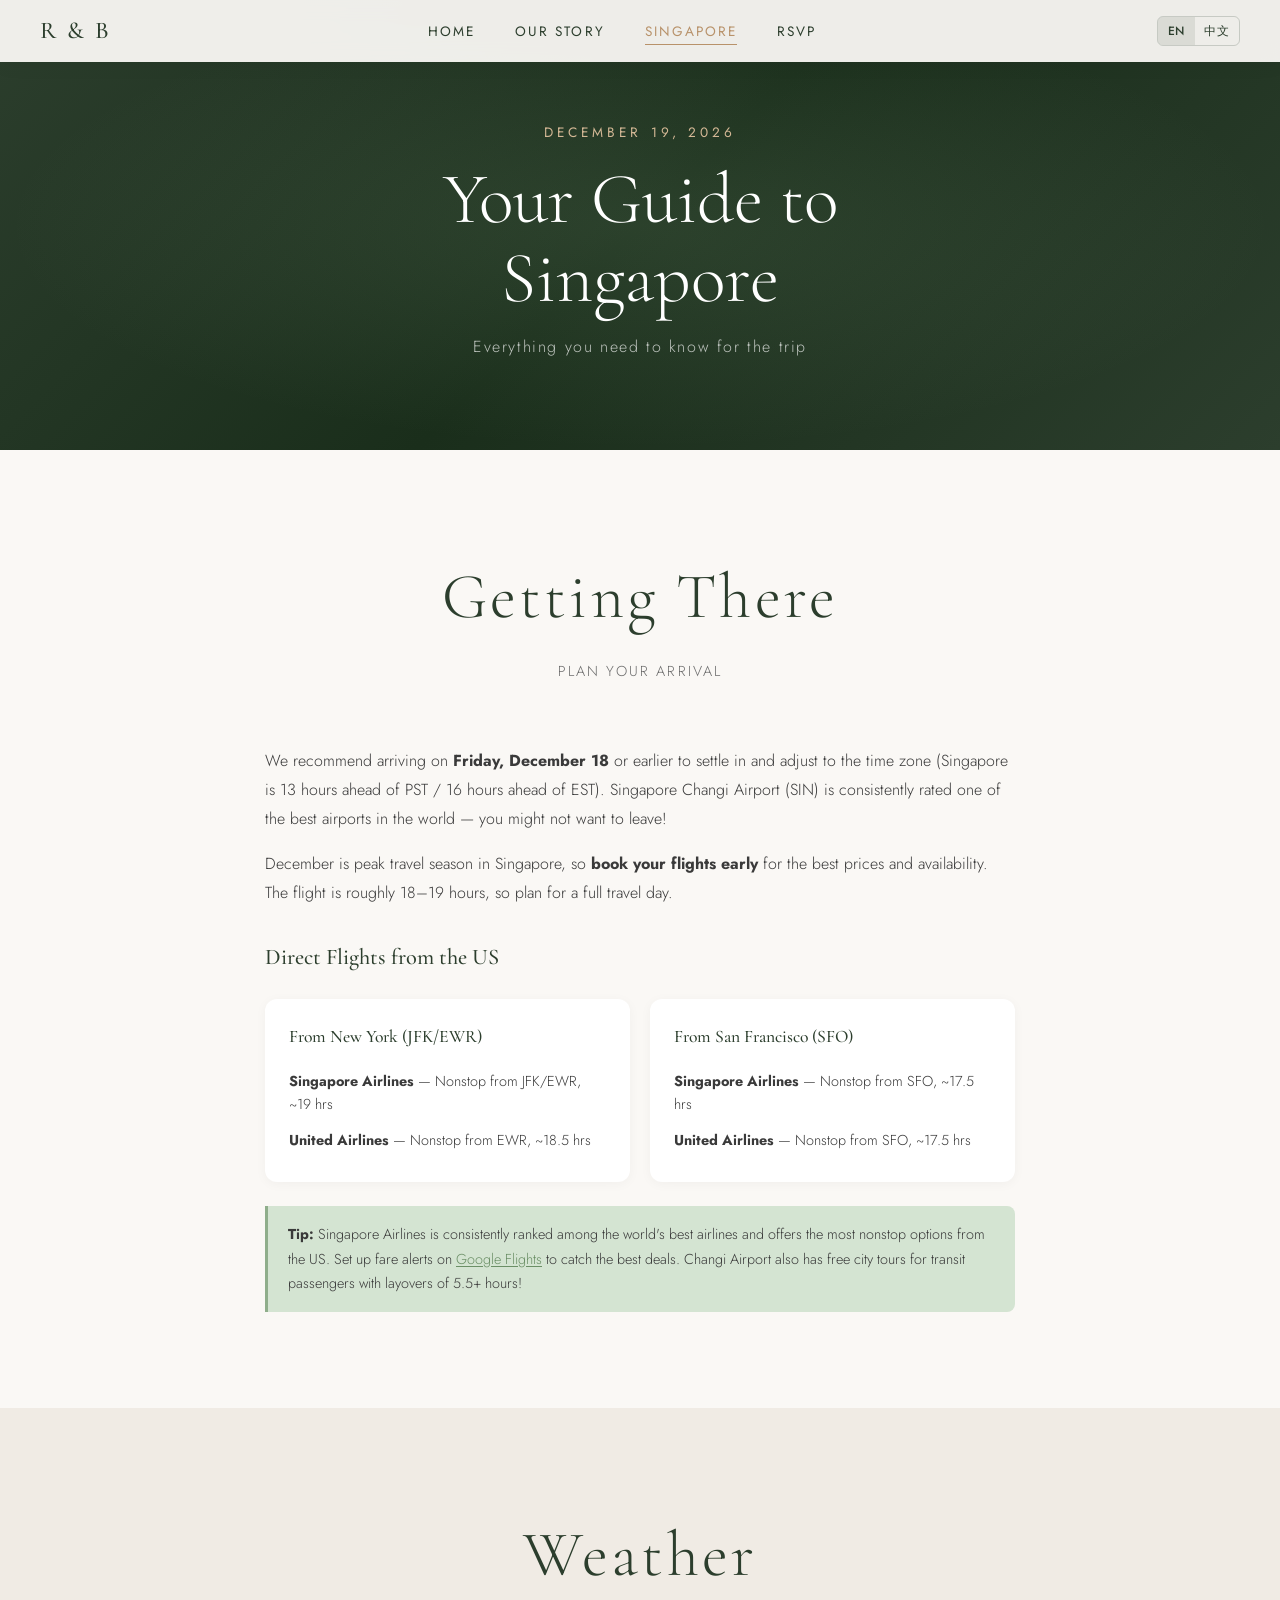
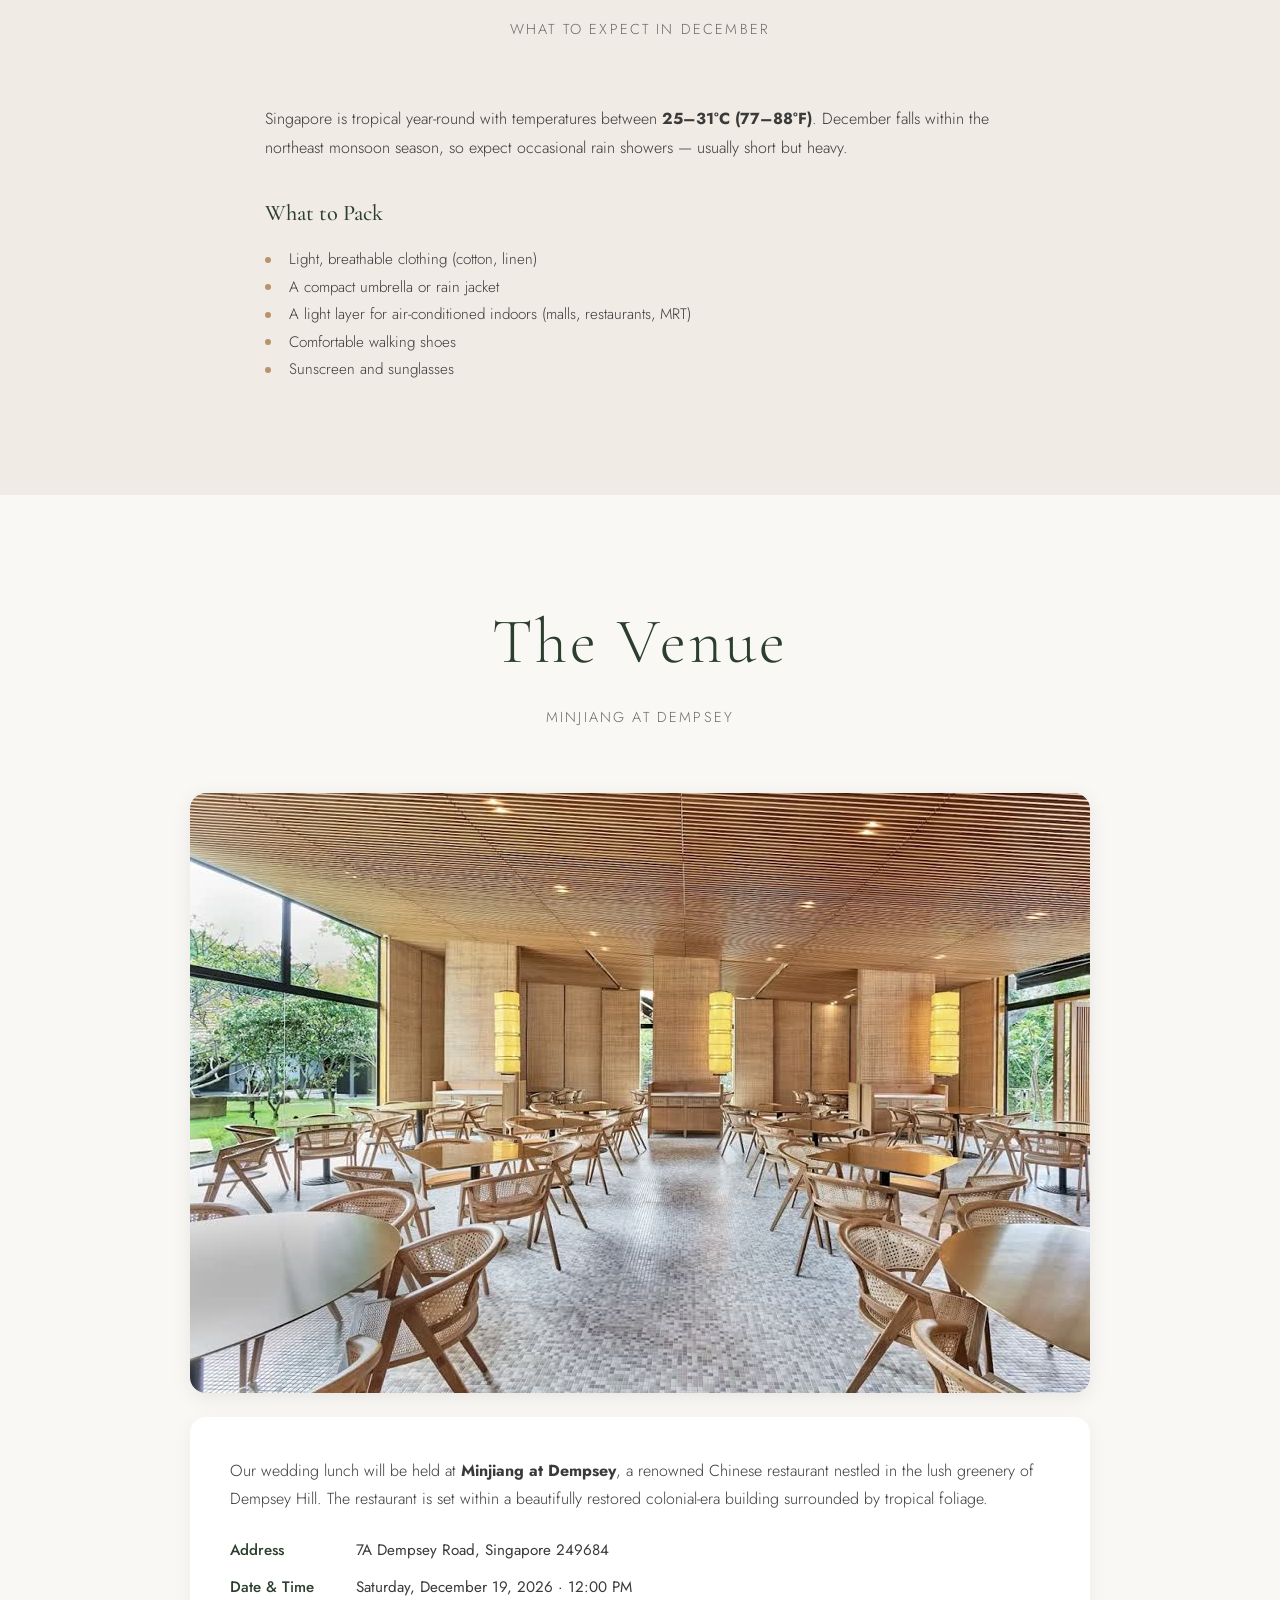
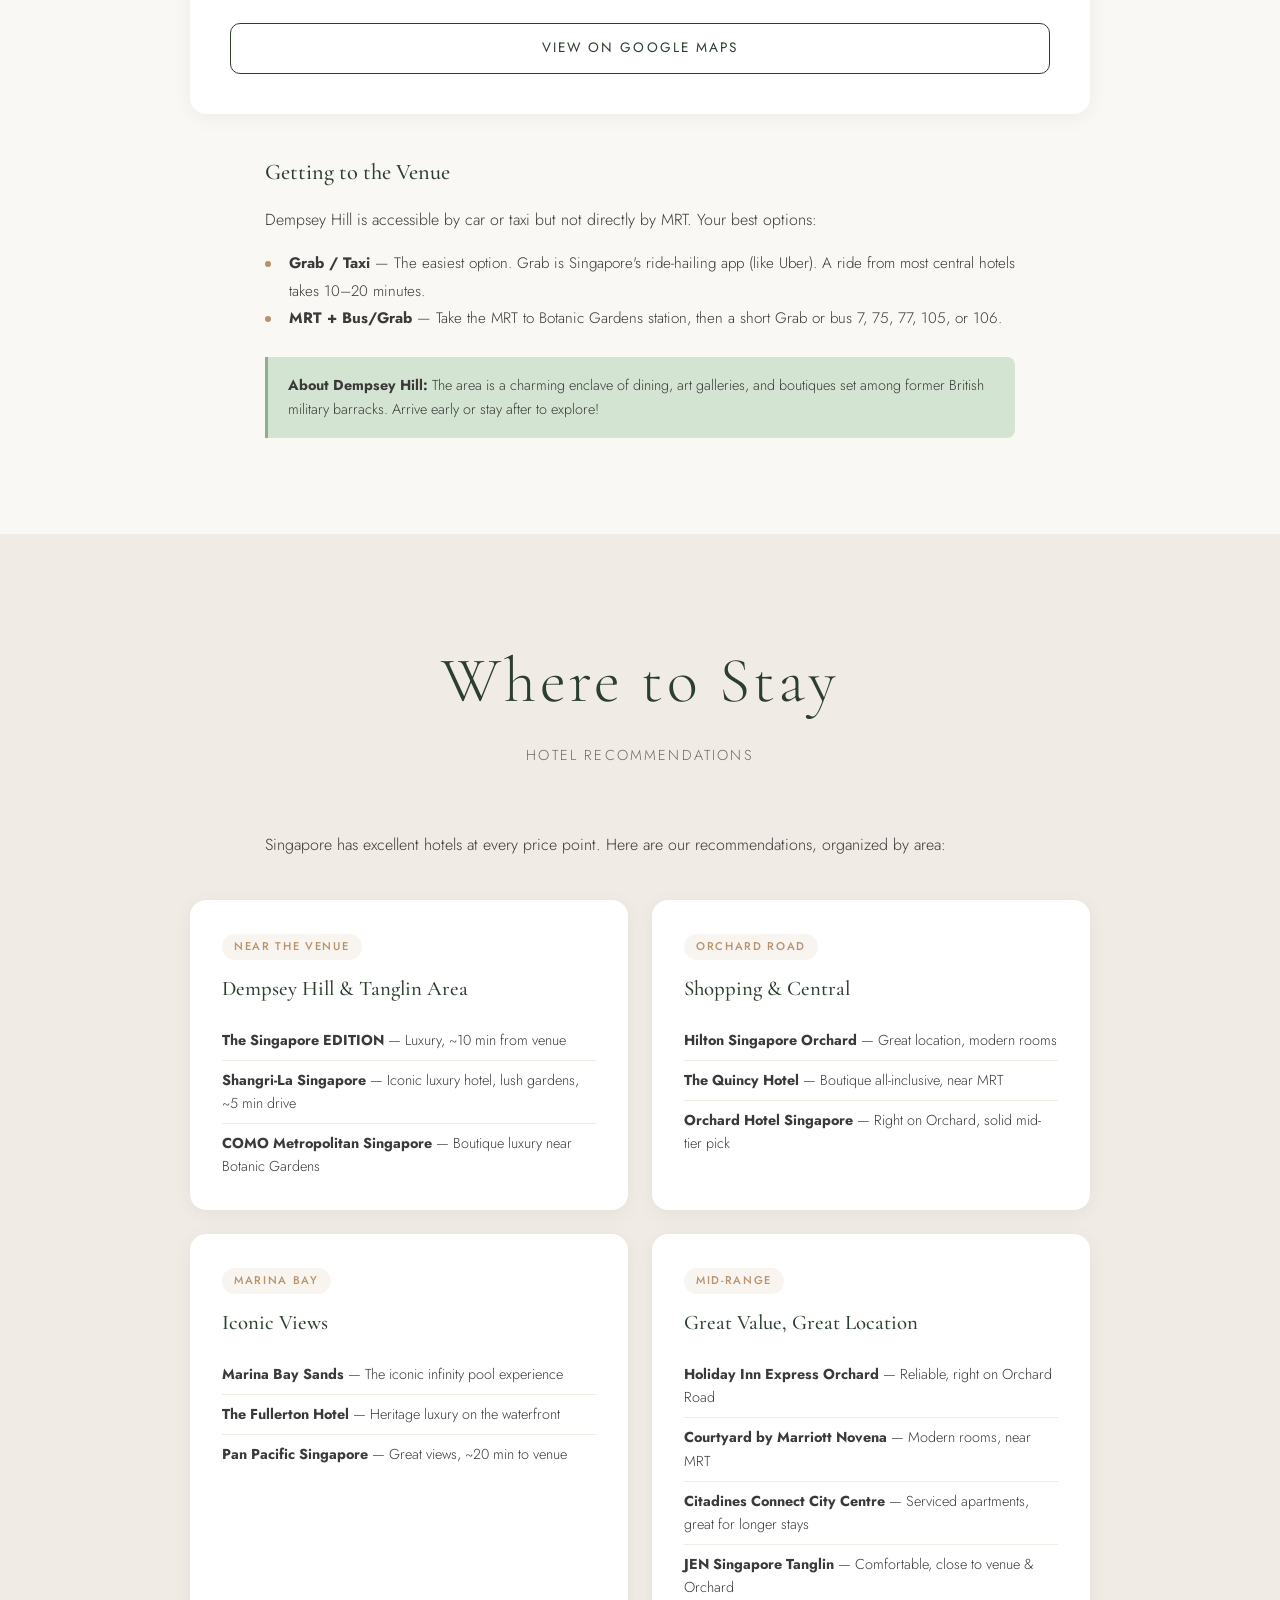
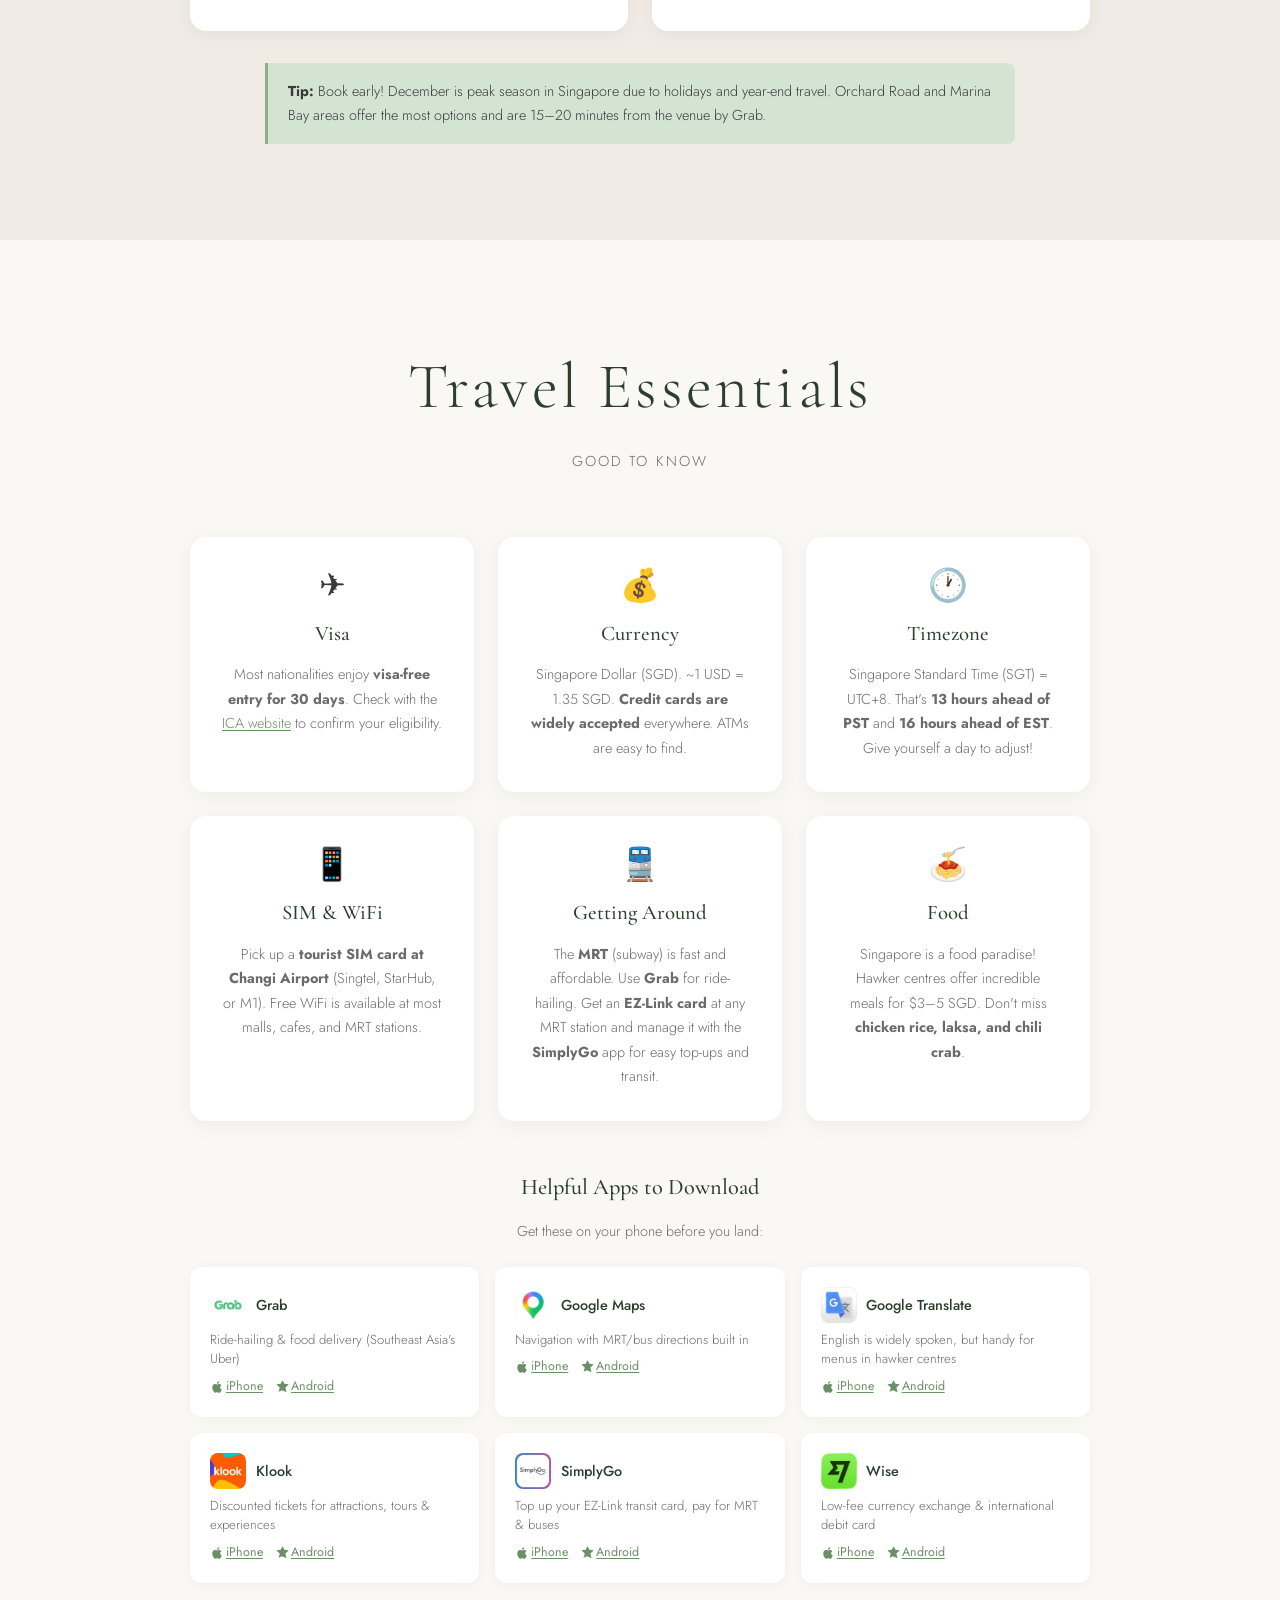
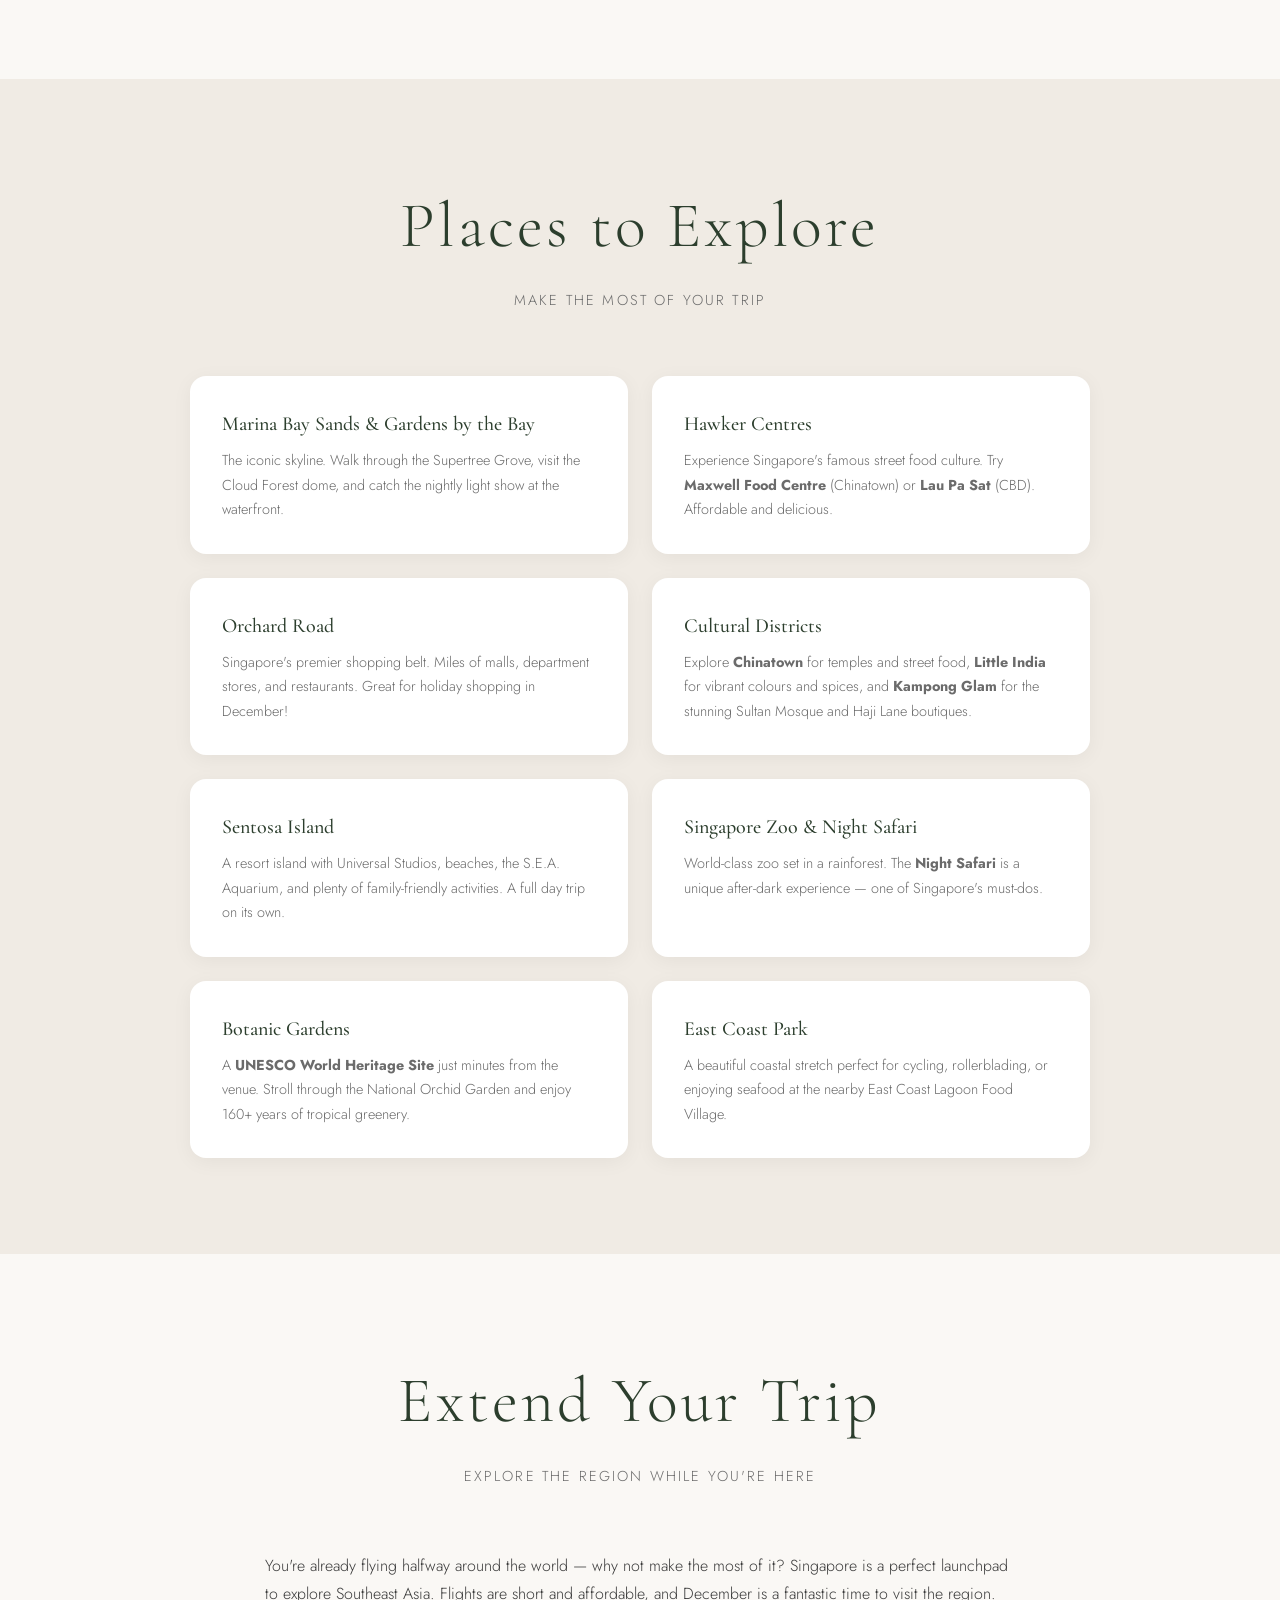
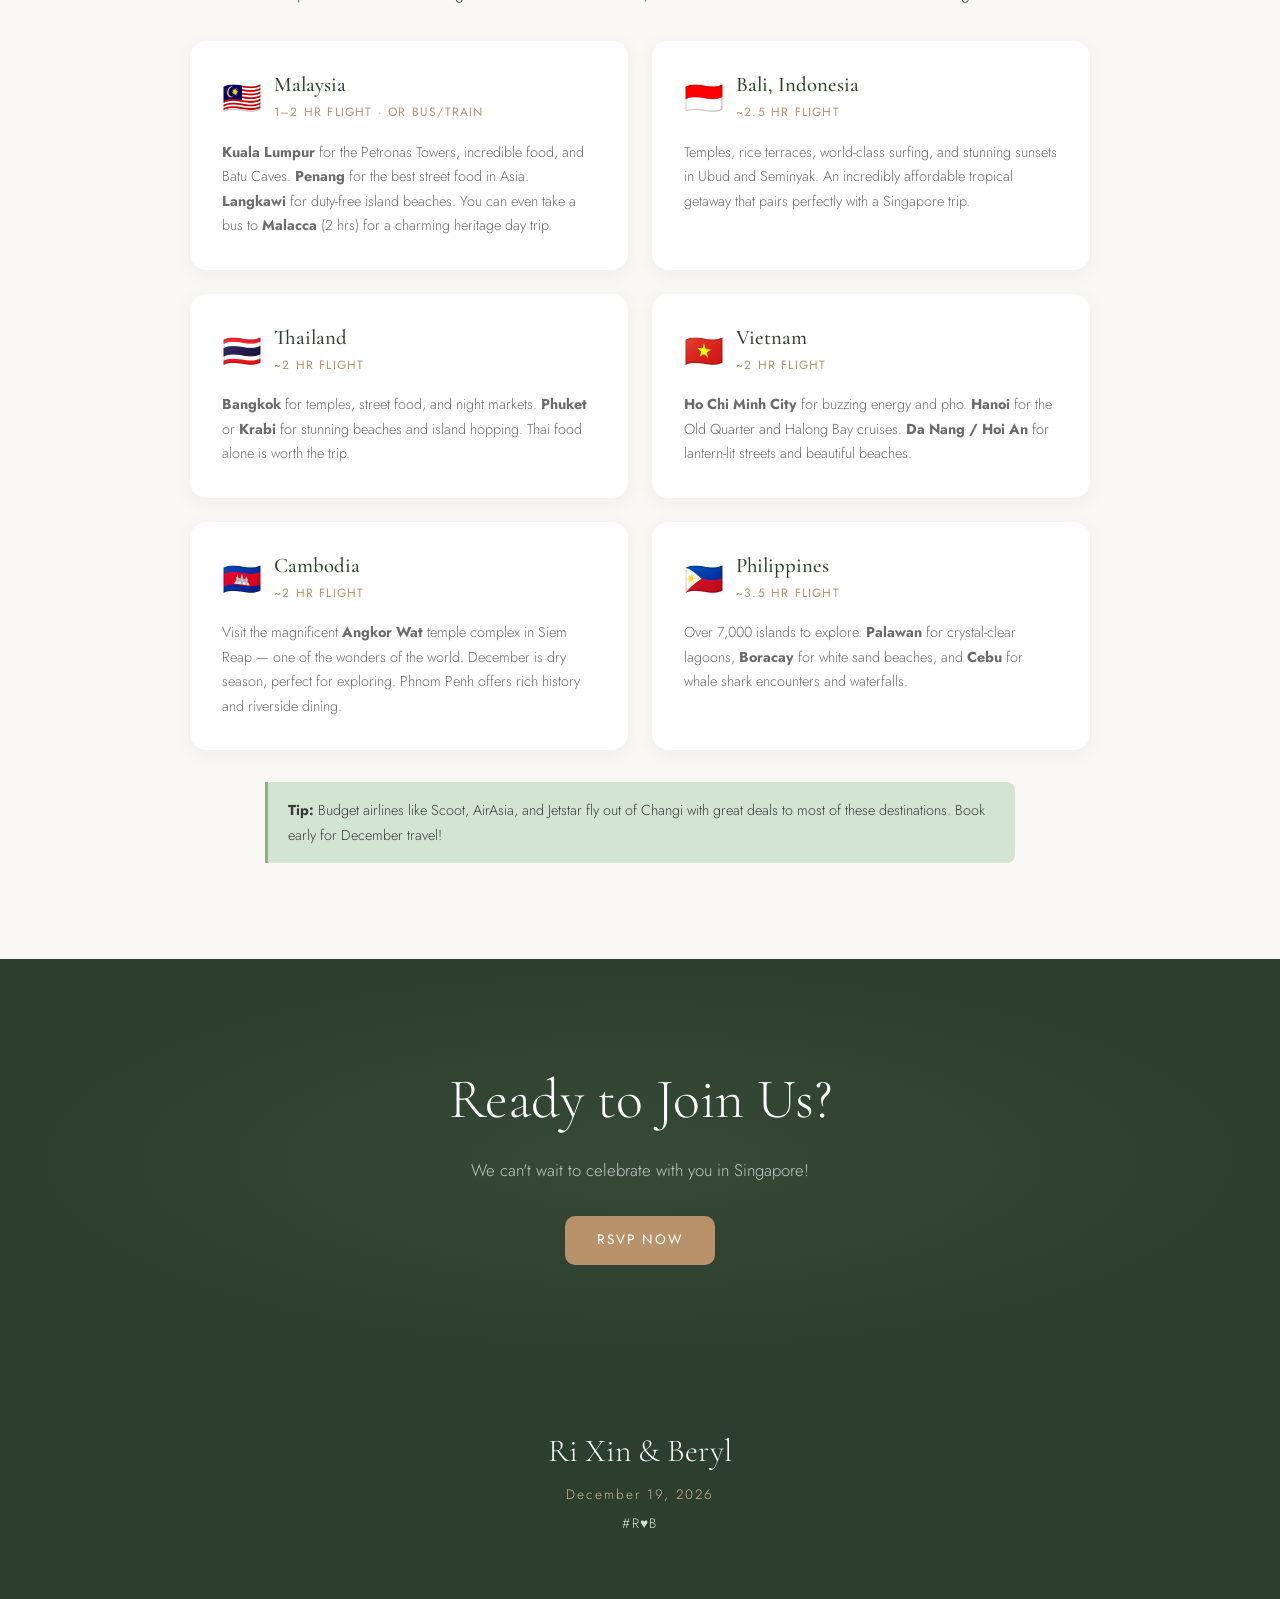
==== commit 24e5892e: "Add Chinese (中文) language translation for entire site Lightweight i18n system with EN/ZH toggle in n" ====
--- a/singapore.html
+++ b/singapore.html
@@ -3,16 +3,31 @@
 <head>
   <meta charset="UTF-8">
   <meta name="viewport" content="width=device-width, initial-scale=1.0">
-  <title>Singapore Guide | R &hearts; B</title>
-  <meta name="description" content="Your guide to Singapore for Rex and Beryl's wedding on December 19, 2026. Travel tips, venue info, hotels, and things to explore.">
+  <title>Singapore Travel Guide | Ri Xin & Beryl's Wedding</title>
+  <meta name="description" content="Your guide to Singapore for Ri Xin and Beryl's wedding on December 19, 2026. Flights from the US, venue info, hotels, and things to explore.">
+  <link rel="canonical" href="https://rexandberyl2026.com/singapore.html">
+  <!-- Open Graph -->
+  <meta property="og:title" content="Singapore Travel Guide | Ri Xin & Beryl's Wedding">
+  <meta property="og:description" content="Flights, hotels, venue info, and things to explore for our wedding in Singapore on December 19, 2026.">
+  <meta property="og:image" content="https://rexandberyl2026.com/images/interior-design-web.jpg">
+  <meta property="og:url" content="https://rexandberyl2026.com/singapore.html">
+  <meta property="og:type" content="website">
+  <!-- Twitter Card -->
+  <meta name="twitter:card" content="summary_large_image">
+  <meta name="twitter:title" content="Singapore Travel Guide | Ri Xin & Beryl's Wedding">
+  <meta name="twitter:description" content="Everything you need to know for the trip to Singapore">
+  <meta name="twitter:image" content="https://rexandberyl2026.com/images/interior-design-web.jpg">
+  <!-- Favicon -->
+  <link rel="icon" href="data:image/svg+xml,<svg xmlns='http://www.w3.org/2000/svg' viewBox='0 0 100 100'><text y='.9em' font-size='90'>💍</text></svg>">
   <link rel="preconnect" href="https://fonts.googleapis.com">
   <link rel="preconnect" href="https://fonts.gstatic.com" crossorigin>
-  <link href="https://fonts.googleapis.com/css2?family=Cormorant+Garamond:ital,wght@0,300;0,400;0,500;0,600;0,700;1,300;1,400;1,500&family=Jost:wght@300;400;500&display=swap" rel="stylesheet">
+  <link href="https://fonts.googleapis.com/css2?family=Cormorant+Garamond:ital,wght@0,300;0,400;0,500;0,600;0,700;1,300;1,400;1,500&family=Jost:wght@300;400;500&family=Noto+Serif+SC:wght@300;400;500;600;700&family=Noto+Sans+SC:wght@300;400;500&display=swap" rel="stylesheet">
   <link rel="stylesheet" href="styles.css">
   <link rel="stylesheet" href="singapore-styles.css">
 </head>
 <body>
 
+  <main>
   <!-- Navigation -->
   <nav class="nav scrolled" id="nav">
     <div class="nav-inner">
@@ -21,11 +36,15 @@
         <span></span><span></span><span></span>
       </button>
       <ul class="nav-links" id="navLinks">
-        <li><a href="index.html">Home</a></li>
-        <li><a href="index.html#story">Our Story</a></li>
-        <li><a href="singapore.html" class="active">Singapore</a></li>
-        <li><a href="index.html#rsvp">RSVP</a></li>
+        <li><a href="index.html" data-i18n="nav.home">Home</a></li>
+        <li><a href="index.html#story" data-i18n="nav.story">Our Story</a></li>
+        <li><a href="singapore.html" class="active" data-i18n="nav.singapore">Singapore</a></li>
+        <li><a href="index.html#rsvp" data-i18n="nav.rsvp">RSVP</a></li>
       </ul>
+      <div class="lang-toggle">
+        <button data-lang="en" class="active">EN</button>
+        <button data-lang="zh">中文</button>
+      </div>
     </div>
   </nav>
 
@@ -33,9 +52,9 @@
   <section class="sg-hero">
     <div class="sg-hero-overlay"></div>
     <div class="sg-hero-content fade-in">
-      <p class="sg-hero-subtitle">December 19, 2026</p>
-      <h1 class="sg-hero-title">Your Guide to Singapore</h1>
-      <p class="sg-hero-tagline">Everything you need to know for the trip</p>
+      <p class="sg-hero-subtitle" data-i18n="sg.hero.subtitle">December 19, 2026</p>
+      <h1 class="sg-hero-title" data-i18n="sg.hero.title">Your Guide to Singapore</h1>
+      <p class="sg-hero-tagline" data-i18n="sg.hero.tagline">Everything you need to know for the trip</p>
     </div>
   </section>
 
@@ -43,23 +62,23 @@
   <section class="sg-section sg-section--cream">
     <div class="sg-container">
       <div class="section-header">
-        <h2 class="section-title reveal">Getting There</h2>
-        <p class="section-subtitle reveal">Plan your arrival</p>
-      </div>
-      <div class="sg-text-block reveal">
-        <p>We recommend arriving on <strong>Friday, December 18</strong> or earlier to settle in and adjust to the time zone (Singapore is 13 hours ahead of PST / 16 hours ahead of EST). Singapore Changi Airport (SIN) is consistently rated one of the best airports in the world &mdash; you might not want to leave!</p>
-        <p>December is peak travel season in Singapore, so <strong>book your flights early</strong> for the best prices and availability. The flight is roughly 18&ndash;19 hours, so plan for a full travel day.</p>
-        <h3 class="sg-subheading">Direct Flights from the US</h3>
+        <h2 class="section-title reveal" data-i18n="sg.getting.title">Getting There</h2>
+        <p class="section-subtitle reveal" data-i18n="sg.getting.subtitle">Plan your arrival</p>
+      </div>
+      <div class="sg-text-block reveal">
+        <p data-i18n="sg.getting.intro">We recommend arriving on <strong>Friday, December 18</strong> or earlier to settle in and adjust to the time zone (Singapore is 13 hours ahead of PST / 16 hours ahead of EST). Singapore Changi Airport (SIN) is consistently rated one of the best airports in the world &mdash; you might not want to leave!</p>
+        <p data-i18n="sg.getting.booking">December is peak travel season in Singapore, so <strong>book your flights early</strong> for the best prices and availability. The flight is roughly 18&ndash;19 hours, so plan for a full travel day.</p>
+        <h3 class="sg-subheading" data-i18n="sg.getting.direct">Direct Flights from the US</h3>
         <div class="sg-flight-grid">
           <div class="sg-flight-card">
-            <h4>From New York (JFK/EWR)</h4>
+            <h4 data-i18n="sg.getting.nyc">From New York (JFK/EWR)</h4>
             <ul class="sg-flight-list">
               <li><a href="https://www.google.com/travel/flights?q=flights+from+JFK+to+SIN+on+2026-12-17" target="_blank" rel="noopener noreferrer"><strong>Singapore Airlines</strong> &mdash; Nonstop from JFK/EWR, ~19 hrs</a></li>
               <li><a href="https://www.google.com/travel/flights?q=flights+from+EWR+to+SIN+on+2026-12-17" target="_blank" rel="noopener noreferrer"><strong>United Airlines</strong> &mdash; Nonstop from EWR, ~18.5 hrs</a></li>
             </ul>
           </div>
           <div class="sg-flight-card">
-            <h4>From San Francisco (SFO)</h4>
+            <h4 data-i18n="sg.getting.sfo">From San Francisco (SFO)</h4>
             <ul class="sg-flight-list">
               <li><a href="https://www.google.com/travel/flights?q=flights+from+SFO+to+SIN+on+2026-12-17" target="_blank" rel="noopener noreferrer"><strong>Singapore Airlines</strong> &mdash; Nonstop from SFO, ~17.5 hrs</a></li>
               <li><a href="https://www.google.com/travel/flights?q=flights+from+SFO+to+SIN+on+2026-12-17" target="_blank" rel="noopener noreferrer"><strong>United Airlines</strong> &mdash; Nonstop from SFO, ~17.5 hrs</a></li>
@@ -67,7 +86,7 @@
           </div>
         </div>
         <div class="sg-tip">
-          <strong>Tip:</strong> Singapore Airlines is consistently ranked among the world's best airlines and offers the most nonstop options from the US. Set up fare alerts on <a href="https://www.google.com/travel/flights" target="_blank" rel="noopener noreferrer">Google Flights</a> to catch the best deals. Changi Airport also has free city tours for transit passengers with layovers of 5.5+ hours!
+          <span data-i18n="sg.getting.tip"><strong>Tip:</strong> Singapore Airlines is consistently ranked among the world's best airlines and offers the most nonstop options from the US. Set up fare alerts on <a href="https://www.google.com/travel/flights" target="_blank" rel="noopener noreferrer">Google Flights</a> to catch the best deals. Changi Airport also has free city tours for transit passengers with layovers of 5.5+ hours!</span>
         </div>
       </div>
     </div>
@@ -77,18 +96,18 @@
   <section class="sg-section sg-section--cream-dark">
     <div class="sg-container">
       <div class="section-header">
-        <h2 class="section-title reveal">Weather</h2>
-        <p class="section-subtitle reveal">What to expect in December</p>
-      </div>
-      <div class="sg-text-block reveal">
-        <p>Singapore is tropical year-round with temperatures between <strong>25&ndash;31&deg;C (77&ndash;88&deg;F)</strong>. December falls within the northeast monsoon season, so expect occasional rain showers &mdash; usually short but heavy.</p>
-        <h3 class="sg-subheading">What to Pack</h3>
+        <h2 class="section-title reveal" data-i18n="sg.weather.title">Weather</h2>
+        <p class="section-subtitle reveal" data-i18n="sg.weather.subtitle">What to expect in December</p>
+      </div>
+      <div class="sg-text-block reveal">
+        <p data-i18n="sg.weather.intro">Singapore is tropical year-round with temperatures between <strong>25&ndash;31&deg;C (77&ndash;88&deg;F)</strong>. December falls within the northeast monsoon season, so expect occasional rain showers &mdash; usually short but heavy.</p>
+        <h3 class="sg-subheading" data-i18n="sg.weather.pack">What to Pack</h3>
         <ul class="sg-list">
-          <li>Light, breathable clothing (cotton, linen)</li>
-          <li>A compact umbrella or rain jacket</li>
-          <li>A light layer for air-conditioned indoors (malls, restaurants, MRT)</li>
-          <li>Comfortable walking shoes</li>
-          <li>Sunscreen and sunglasses</li>
+          <li data-i18n="sg.weather.pack1">Light, breathable clothing (cotton, linen)</li>
+          <li data-i18n="sg.weather.pack2">A compact umbrella or rain jacket</li>
+          <li data-i18n="sg.weather.pack3">A light layer for air-conditioned indoors (malls, restaurants, MRT)</li>
+          <li data-i18n="sg.weather.pack4">Comfortable walking shoes</li>
+          <li data-i18n="sg.weather.pack5">Sunscreen and sunglasses</li>
         </ul>
       </div>
     </div>
@@ -98,37 +117,37 @@
   <section class="sg-section sg-section--cream">
     <div class="sg-container">
       <div class="section-header">
-        <h2 class="section-title reveal">The Venue</h2>
-        <p class="section-subtitle reveal">Minjiang at Dempsey</p>
+        <h2 class="section-title reveal" data-i18n="sg.venue.title">The Venue</h2>
+        <p class="section-subtitle reveal" data-i18n="sg.venue.subtitle">Minjiang at Dempsey</p>
       </div>
       <div class="sg-venue reveal">
         <div class="sg-venue-photo">
           <img src="images/interior-design-web.jpg" alt="Minjiang at Dempsey interior" loading="lazy" width="900" height="600">
         </div>
         <div class="sg-venue-info">
-          <p>Our wedding lunch will be held at <strong>Minjiang at Dempsey</strong>, a renowned Chinese restaurant nestled in the lush greenery of Dempsey Hill. The restaurant is set within a beautifully restored colonial-era building surrounded by tropical foliage.</p>
+          <p data-i18n="sg.venue.desc">Our wedding lunch will be held at <strong>Minjiang at Dempsey</strong>, a renowned Chinese restaurant nestled in the lush greenery of Dempsey Hill. The restaurant is set within a beautifully restored colonial-era building surrounded by tropical foliage.</p>
           <div class="sg-venue-details">
             <div class="sg-venue-detail">
-              <span class="sg-venue-label">Address</span>
-              <span>7A Dempsey Road, Singapore 249684</span>
+              <span class="sg-venue-label" data-i18n="sg.venue.address.label">Address</span>
+              <span data-i18n="sg.venue.address">7A Dempsey Road, Singapore 249684</span>
             </div>
             <div class="sg-venue-detail">
-              <span class="sg-venue-label">Date &amp; Time</span>
-              <span>Saturday, December 19, 2026 &middot; 12:00 PM</span>
-            </div>
-          </div>
-          <a href="https://maps.google.com/?q=Minjiang+at+Dempsey+Singapore" target="_blank" rel="noopener noreferrer" class="sg-btn sg-btn--outline">View on Google Maps</a>
-        </div>
-      </div>
-      <div class="sg-text-block reveal">
-        <h3 class="sg-subheading">Getting to the Venue</h3>
-        <p>Dempsey Hill is accessible by car or taxi but not directly by MRT. Your best options:</p>
+              <span class="sg-venue-label" data-i18n="sg.venue.datetime.label">Date &amp; Time</span>
+              <span data-i18n="sg.venue.datetime">Saturday, December 19, 2026 &middot; 12:00 PM</span>
+            </div>
+          </div>
+          <a href="https://maps.google.com/?q=Minjiang+at+Dempsey+Singapore" target="_blank" rel="noopener noreferrer" class="sg-btn sg-btn--outline" data-i18n="sg.venue.map">View on Google Maps</a>
+        </div>
+      </div>
+      <div class="sg-text-block reveal">
+        <h3 class="sg-subheading" data-i18n="sg.venue.getting">Getting to the Venue</h3>
+        <p data-i18n="sg.venue.getting.intro">Dempsey Hill is accessible by car or taxi but not directly by MRT. Your best options:</p>
         <ul class="sg-list">
-          <li><strong>Grab / Taxi</strong> &mdash; The easiest option. Grab is Singapore's ride-hailing app (like Uber). A ride from most central hotels takes 10&ndash;20 minutes.</li>
-          <li><strong>MRT + Bus/Grab</strong> &mdash; Take the MRT to Botanic Gardens station, then a short Grab or bus 7, 75, 77, 105, or 106.</li>
+          <li data-i18n="sg.venue.getting.grab"><strong>Grab / Taxi</strong> &mdash; The easiest option. Grab is Singapore's ride-hailing app (like Uber). A ride from most central hotels takes 10&ndash;20 minutes.</li>
+          <li data-i18n="sg.venue.getting.mrt"><strong>MRT + Bus/Grab</strong> &mdash; Take the MRT to Botanic Gardens station, then a short Grab or bus 7, 75, 77, 105, or 106.</li>
         </ul>
         <div class="sg-tip">
-          <strong>About Dempsey Hill:</strong> The area is a charming enclave of dining, art galleries, and boutiques set among former British military barracks. Arrive early or stay after to explore!
+          <span data-i18n="sg.venue.tip"><strong>About Dempsey Hill:</strong> The area is a charming enclave of dining, art galleries, and boutiques set among former British military barracks. Arrive early or stay after to explore!</span>
         </div>
       </div>
     </div>
@@ -138,16 +157,16 @@
   <section class="sg-section sg-section--cream-dark">
     <div class="sg-container">
       <div class="section-header">
-        <h2 class="section-title reveal">Where to Stay</h2>
-        <p class="section-subtitle reveal">Hotel recommendations</p>
-      </div>
-      <div class="sg-text-block reveal">
-        <p>Singapore has excellent hotels at every price point. Here are our recommendations, organized by area:</p>
+        <h2 class="section-title reveal" data-i18n="sg.hotels.title">Where to Stay</h2>
+        <p class="section-subtitle reveal" data-i18n="sg.hotels.subtitle">Hotel recommendations</p>
+      </div>
+      <div class="sg-text-block reveal">
+        <p data-i18n="sg.hotels.intro">Singapore has excellent hotels at every price point. Here are our recommendations, organized by area:</p>
       </div>
       <div class="sg-hotel-grid">
         <div class="sg-hotel-card reveal">
-          <span class="sg-hotel-area">Near the Venue</span>
-          <h3>Dempsey Hill &amp; Tanglin Area</h3>
+          <span class="sg-hotel-area" data-i18n="sg.hotels.near">Near the Venue</span>
+          <h3 data-i18n="sg.hotels.near.title">Dempsey Hill &amp; Tanglin Area</h3>
           <ul class="sg-hotel-list">
             <li><a href="https://maps.google.com/?q=The+Singapore+EDITION+Hotel" target="_blank" rel="noopener noreferrer"><strong>The Singapore EDITION</strong></a> &mdash; Luxury, ~10 min from venue</li>
             <li><a href="https://maps.google.com/?q=Shangri-La+Singapore" target="_blank" rel="noopener noreferrer"><strong>Shangri-La Singapore</strong></a> &mdash; Iconic luxury hotel, lush gardens, ~5 min drive</li>
@@ -155,8 +174,8 @@
           </ul>
         </div>
         <div class="sg-hotel-card reveal">
-          <span class="sg-hotel-area">Orchard Road</span>
-          <h3>Shopping &amp; Central</h3>
+          <span class="sg-hotel-area" data-i18n="sg.hotels.orchard">Orchard Road</span>
+          <h3 data-i18n="sg.hotels.orchard.title">Shopping &amp; Central</h3>
           <ul class="sg-hotel-list">
             <li><a href="https://maps.google.com/?q=Hilton+Singapore+Orchard" target="_blank" rel="noopener noreferrer"><strong>Hilton Singapore Orchard</strong></a> &mdash; Great location, modern rooms</li>
             <li><a href="https://maps.google.com/?q=The+Quincy+Hotel+Singapore" target="_blank" rel="noopener noreferrer"><strong>The Quincy Hotel</strong></a> &mdash; Boutique all-inclusive, near MRT</li>
@@ -164,8 +183,8 @@
           </ul>
         </div>
         <div class="sg-hotel-card reveal">
-          <span class="sg-hotel-area">Marina Bay</span>
-          <h3>Iconic Views</h3>
+          <span class="sg-hotel-area" data-i18n="sg.hotels.marina">Marina Bay</span>
+          <h3 data-i18n="sg.hotels.marina.title">Iconic Views</h3>
           <ul class="sg-hotel-list">
             <li><a href="https://maps.google.com/?q=Marina+Bay+Sands+Singapore" target="_blank" rel="noopener noreferrer"><strong>Marina Bay Sands</strong></a> &mdash; The iconic infinity pool experience</li>
             <li><a href="https://maps.google.com/?q=The+Fullerton+Hotel+Singapore" target="_blank" rel="noopener noreferrer"><strong>The Fullerton Hotel</strong></a> &mdash; Heritage luxury on the waterfront</li>
@@ -173,8 +192,8 @@
           </ul>
         </div>
         <div class="sg-hotel-card reveal">
-          <span class="sg-hotel-area">Mid-Range</span>
-          <h3>Great Value, Great Location</h3>
+          <span class="sg-hotel-area" data-i18n="sg.hotels.midrange">Mid-Range</span>
+          <h3 data-i18n="sg.hotels.midrange.title">Great Value, Great Location</h3>
           <ul class="sg-hotel-list">
             <li><a href="https://maps.google.com/?q=Holiday+Inn+Express+Singapore+Orchard" target="_blank" rel="noopener noreferrer"><strong>Holiday Inn Express Orchard</strong></a> &mdash; Reliable, right on Orchard Road</li>
             <li><a href="https://maps.google.com/?q=Courtyard+by+Marriott+Singapore+Novena" target="_blank" rel="noopener noreferrer"><strong>Courtyard by Marriott Novena</strong></a> &mdash; Modern rooms, near MRT</li>
@@ -185,7 +204,7 @@
       </div>
       <div class="sg-text-block reveal">
         <div class="sg-tip">
-          <strong>Tip:</strong> Book early! December is peak season in Singapore due to holidays and year-end travel. Orchard Road and Marina Bay areas offer the most options and are 15&ndash;20 minutes from the venue by Grab.
+          <span data-i18n="sg.hotels.tip"><strong>Tip:</strong> Book early! December is peak season in Singapore due to holidays and year-end travel. Orchard Road and Marina Bay areas offer the most options and are 15&ndash;20 minutes from the venue by Grab.</span>
         </div>
       </div>
     </div>
@@ -195,51 +214,51 @@
   <section class="sg-section sg-section--cream">
     <div class="sg-container">
       <div class="section-header">
-        <h2 class="section-title reveal">Travel Essentials</h2>
-        <p class="section-subtitle reveal">Good to know</p>
+        <h2 class="section-title reveal" data-i18n="sg.essentials.title">Travel Essentials</h2>
+        <p class="section-subtitle reveal" data-i18n="sg.essentials.subtitle">Good to know</p>
       </div>
       <div class="sg-essentials-grid">
         <div class="sg-essential-card reveal">
           <div class="sg-essential-icon">&#9992;</div>
-          <h3>Visa</h3>
-          <p>Most nationalities enjoy <strong>visa-free entry for 30 days</strong>. Check with the <a href="https://www.ica.gov.sg/enter-transit/entering-singapore" target="_blank" rel="noopener noreferrer">ICA website</a> to confirm your eligibility.</p>
+          <h3 data-i18n="sg.essentials.visa.title">Visa</h3>
+          <p data-i18n="sg.essentials.visa.text">Most nationalities enjoy <strong>visa-free entry for 30 days</strong>. Check with the <a href="https://www.ica.gov.sg/enter-transit/entering-singapore" target="_blank" rel="noopener noreferrer">ICA website</a> to confirm your eligibility.</p>
         </div>
         <div class="sg-essential-card reveal">
           <div class="sg-essential-icon">&#128176;</div>
-          <h3>Currency</h3>
-          <p>Singapore Dollar (SGD). ~1 USD = 1.35 SGD. <strong>Credit cards are widely accepted</strong> everywhere. ATMs are easy to find.</p>
+          <h3 data-i18n="sg.essentials.currency.title">Currency</h3>
+          <p data-i18n="sg.essentials.currency.text">Singapore Dollar (SGD). ~1 USD = 1.35 SGD. <strong>Credit cards are widely accepted</strong> everywhere. ATMs are easy to find.</p>
         </div>
         <div class="sg-essential-card reveal">
           <div class="sg-essential-icon">&#128336;</div>
-          <h3>Timezone</h3>
-          <p>Singapore Standard Time (SGT) = UTC+8. That's <strong>13 hours ahead of PST</strong> and <strong>16 hours ahead of EST</strong>. Give yourself a day to adjust!</p>
+          <h3 data-i18n="sg.essentials.timezone.title">Timezone</h3>
+          <p data-i18n="sg.essentials.timezone.text">Singapore Standard Time (SGT) = UTC+8. That's <strong>13 hours ahead of PST</strong> and <strong>16 hours ahead of EST</strong>. Give yourself a day to adjust!</p>
         </div>
         <div class="sg-essential-card reveal">
           <div class="sg-essential-icon">&#128241;</div>
-          <h3>SIM &amp; WiFi</h3>
-          <p>Pick up a <strong>tourist SIM card at Changi Airport</strong> (Singtel, StarHub, or M1). Free WiFi is available at most malls, cafes, and MRT stations.</p>
+          <h3 data-i18n="sg.essentials.sim.title">SIM &amp; WiFi</h3>
+          <p data-i18n="sg.essentials.sim.text">Pick up a <strong>tourist SIM card at Changi Airport</strong> (Singtel, StarHub, or M1). Free WiFi is available at most malls, cafes, and MRT stations.</p>
         </div>
         <div class="sg-essential-card reveal">
           <div class="sg-essential-icon">&#128646;</div>
-          <h3>Getting Around</h3>
-          <p>The <strong>MRT</strong> (subway) is fast and affordable. Use <strong>Grab</strong> for ride-hailing. Get an <strong>EZ-Link card</strong> at any MRT station and manage it with the <strong>SimplyGo</strong> app for easy top-ups and transit.</p>
+          <h3 data-i18n="sg.essentials.transport.title">Getting Around</h3>
+          <p data-i18n="sg.essentials.transport.text">The <strong>MRT</strong> (subway) is fast and affordable. Use <strong>Grab</strong> for ride-hailing. Get an <strong>EZ-Link card</strong> at any MRT station and manage it with the <strong>SimplyGo</strong> app for easy top-ups and transit.</p>
         </div>
         <div class="sg-essential-card reveal">
           <div class="sg-essential-icon">&#127837;</div>
-          <h3>Food</h3>
-          <p>Singapore is a food paradise! Hawker centres offer incredible meals for $3&ndash;5 SGD. Don't miss <strong>chicken rice, laksa, and chili crab</strong>.</p>
+          <h3 data-i18n="sg.essentials.food.title">Food</h3>
+          <p data-i18n="sg.essentials.food.text">Singapore is a food paradise! Hawker centres offer incredible meals for $3&ndash;5 SGD. Don't miss <strong>chicken rice, laksa, and chili crab</strong>.</p>
         </div>
       </div>
       <div class="sg-apps-section reveal">
-        <h3 class="sg-subheading sg-apps-heading">Helpful Apps to Download</h3>
-        <p class="sg-apps-intro">Get these on your phone before you land:</p>
+        <h3 class="sg-subheading sg-apps-heading" data-i18n="sg.apps.title">Helpful Apps to Download</h3>
+        <p class="sg-apps-intro" data-i18n="sg.apps.intro">Get these on your phone before you land:</p>
         <div class="sg-apps-grid">
           <div class="sg-app-item">
             <div class="sg-app-header">
-              <img class="sg-app-logo" src="images/apps/grab.png" alt="Grab" loading="lazy">
+              <img class="sg-app-logo" width="36" height="36" src="images/apps/grab.png" alt="Grab" loading="lazy">
               <span class="sg-app-name">Grab</span>
             </div>
-            <span class="sg-app-desc">Ride-hailing &amp; food delivery (Southeast Asia's Uber)</span>
+            <span class="sg-app-desc" data-i18n="sg.apps.grab.desc">Ride-hailing &amp; food delivery (Southeast Asia's Uber)</span>
             <span class="sg-app-links">
               <a href="https://apps.apple.com/app/grab-taxi-ride-food-delivery/id647268330" target="_blank" rel="noopener noreferrer"><svg class="sg-app-icon" viewBox="0 0 24 24" fill="currentColor"><path d="M18.71 19.5c-.83 1.24-1.71 2.45-3.05 2.47-1.34.03-1.77-.79-3.29-.79-1.53 0-2 .77-3.27.82-1.31.05-2.3-1.32-3.14-2.53C4.25 17 2.94 12.45 4.7 9.39c.87-1.52 2.43-2.48 4.12-2.51 1.28-.02 2.5.87 3.29.87.78 0 2.26-1.07 3.8-.91.65.03 2.47.26 3.64 1.98-.09.06-2.17 1.28-2.15 3.81.03 3.02 2.65 4.03 2.68 4.04-.03.07-.42 1.44-1.38 2.83M13 3.5c.73-.83 1.94-1.46 2.94-1.5.13 1.17-.34 2.35-1.04 3.19-.69.85-1.83 1.51-2.95 1.42-.15-1.15.41-2.35 1.05-3.11z"/></svg> iPhone</a>
               <a href="https://play.google.com/store/apps/details?id=com.grabtaxi.passenger" target="_blank" rel="noopener noreferrer"><svg class="sg-app-icon" viewBox="0 0 24 24" fill="currentColor"><path d="M3.18 23.04c.17.13.4.18.62.12l8.2-3.73 8.2 3.73c.08.04.17.05.25.05.14 0 .28-.05.38-.16.16-.15.22-.38.17-.6L18.93 14l6.07-5.65c.14-.14.2-.35.14-.55-.06-.2-.22-.34-.43-.37l-7.63-.65L13.78.36C13.7.15 13.5 0 13.27 0h-.04c-.22 0-.42.15-.5.36l-3.3 6.42-7.64.65c-.2.02-.37.17-.43.37-.06.2 0 .41.15.55L7.57 14l-2.07 8.45c-.05.22.01.44.18.59z" transform="scale(0.85) translate(2,1)"/></svg> Android</a>
@@ -247,10 +266,10 @@
           </div>
           <div class="sg-app-item">
             <div class="sg-app-header">
-              <img class="sg-app-logo" src="images/apps/google-maps.png" alt="Google Maps" loading="lazy">
+              <img class="sg-app-logo" width="36" height="36" src="images/apps/google-maps.png" alt="Google Maps" loading="lazy">
               <span class="sg-app-name">Google Maps</span>
             </div>
-            <span class="sg-app-desc">Navigation with MRT/bus directions built in</span>
+            <span class="sg-app-desc" data-i18n="sg.apps.maps.desc">Navigation with MRT/bus directions built in</span>
             <span class="sg-app-links">
               <a href="https://apps.apple.com/app/google-maps/id585027354" target="_blank" rel="noopener noreferrer"><svg class="sg-app-icon" viewBox="0 0 24 24" fill="currentColor"><path d="M18.71 19.5c-.83 1.24-1.71 2.45-3.05 2.47-1.34.03-1.77-.79-3.29-.79-1.53 0-2 .77-3.27.82-1.31.05-2.3-1.32-3.14-2.53C4.25 17 2.94 12.45 4.7 9.39c.87-1.52 2.43-2.48 4.12-2.51 1.28-.02 2.5.87 3.29.87.78 0 2.26-1.07 3.8-.91.65.03 2.47.26 3.64 1.98-.09.06-2.17 1.28-2.15 3.81.03 3.02 2.65 4.03 2.68 4.04-.03.07-.42 1.44-1.38 2.83M13 3.5c.73-.83 1.94-1.46 2.94-1.5.13 1.17-.34 2.35-1.04 3.19-.69.85-1.83 1.51-2.95 1.42-.15-1.15.41-2.35 1.05-3.11z"/></svg> iPhone</a>
               <a href="https://play.google.com/store/apps/details?id=com.google.android.apps.maps" target="_blank" rel="noopener noreferrer"><svg class="sg-app-icon" viewBox="0 0 24 24" fill="currentColor"><path d="M3.18 23.04c.17.13.4.18.62.12l8.2-3.73 8.2 3.73c.08.04.17.05.25.05.14 0 .28-.05.38-.16.16-.15.22-.38.17-.6L18.93 14l6.07-5.65c.14-.14.2-.35.14-.55-.06-.2-.22-.34-.43-.37l-7.63-.65L13.78.36C13.7.15 13.5 0 13.27 0h-.04c-.22 0-.42.15-.5.36l-3.3 6.42-7.64.65c-.2.02-.37.17-.43.37-.06.2 0 .41.15.55L7.57 14l-2.07 8.45c-.05.22.01.44.18.59z" transform="scale(0.85) translate(2,1)"/></svg> Android</a>
@@ -258,10 +277,10 @@
           </div>
           <div class="sg-app-item">
             <div class="sg-app-header">
-              <img class="sg-app-logo" src="images/apps/google-translate.png" alt="Google Translate" loading="lazy">
+              <img class="sg-app-logo" width="36" height="36" src="images/apps/google-translate.png" alt="Google Translate" loading="lazy">
               <span class="sg-app-name">Google Translate</span>
             </div>
-            <span class="sg-app-desc">English is widely spoken, but handy for menus in hawker centres</span>
+            <span class="sg-app-desc" data-i18n="sg.apps.translate.desc">English is widely spoken, but handy for menus in hawker centres</span>
             <span class="sg-app-links">
               <a href="https://apps.apple.com/app/google-translate/id414706506" target="_blank" rel="noopener noreferrer"><svg class="sg-app-icon" viewBox="0 0 24 24" fill="currentColor"><path d="M18.71 19.5c-.83 1.24-1.71 2.45-3.05 2.47-1.34.03-1.77-.79-3.29-.79-1.53 0-2 .77-3.27.82-1.31.05-2.3-1.32-3.14-2.53C4.25 17 2.94 12.45 4.7 9.39c.87-1.52 2.43-2.48 4.12-2.51 1.28-.02 2.5.87 3.29.87.78 0 2.26-1.07 3.8-.91.65.03 2.47.26 3.64 1.98-.09.06-2.17 1.28-2.15 3.81.03 3.02 2.65 4.03 2.68 4.04-.03.07-.42 1.44-1.38 2.83M13 3.5c.73-.83 1.94-1.46 2.94-1.5.13 1.17-.34 2.35-1.04 3.19-.69.85-1.83 1.51-2.95 1.42-.15-1.15.41-2.35 1.05-3.11z"/></svg> iPhone</a>
               <a href="https://play.google.com/store/apps/details?id=com.google.android.apps.translate" target="_blank" rel="noopener noreferrer"><svg class="sg-app-icon" viewBox="0 0 24 24" fill="currentColor"><path d="M3.18 23.04c.17.13.4.18.62.12l8.2-3.73 8.2 3.73c.08.04.17.05.25.05.14 0 .28-.05.38-.16.16-.15.22-.38.17-.6L18.93 14l6.07-5.65c.14-.14.2-.35.14-.55-.06-.2-.22-.34-.43-.37l-7.63-.65L13.78.36C13.7.15 13.5 0 13.27 0h-.04c-.22 0-.42.15-.5.36l-3.3 6.42-7.64.65c-.2.02-.37.17-.43.37-.06.2 0 .41.15.55L7.57 14l-2.07 8.45c-.05.22.01.44.18.59z" transform="scale(0.85) translate(2,1)"/></svg> Android</a>
@@ -269,10 +288,10 @@
           </div>
           <div class="sg-app-item">
             <div class="sg-app-header">
-              <img class="sg-app-logo" src="images/apps/klook.png" alt="Klook" loading="lazy">
+              <img class="sg-app-logo" width="36" height="36" src="images/apps/klook.png" alt="Klook" loading="lazy">
               <span class="sg-app-name">Klook</span>
             </div>
-            <span class="sg-app-desc">Discounted tickets for attractions, tours &amp; experiences</span>
+            <span class="sg-app-desc" data-i18n="sg.apps.klook.desc">Discounted tickets for attractions, tours &amp; experiences</span>
             <span class="sg-app-links">
               <a href="https://apps.apple.com/app/klook-travel-leisure-deals/id961351024" target="_blank" rel="noopener noreferrer"><svg class="sg-app-icon" viewBox="0 0 24 24" fill="currentColor"><path d="M18.71 19.5c-.83 1.24-1.71 2.45-3.05 2.47-1.34.03-1.77-.79-3.29-.79-1.53 0-2 .77-3.27.82-1.31.05-2.3-1.32-3.14-2.53C4.25 17 2.94 12.45 4.7 9.39c.87-1.52 2.43-2.48 4.12-2.51 1.28-.02 2.5.87 3.29.87.78 0 2.26-1.07 3.8-.91.65.03 2.47.26 3.64 1.98-.09.06-2.17 1.28-2.15 3.81.03 3.02 2.65 4.03 2.68 4.04-.03.07-.42 1.44-1.38 2.83M13 3.5c.73-.83 1.94-1.46 2.94-1.5.13 1.17-.34 2.35-1.04 3.19-.69.85-1.83 1.51-2.95 1.42-.15-1.15.41-2.35 1.05-3.11z"/></svg> iPhone</a>
               <a href="https://play.google.com/store/apps/details?id=com.inspitrip.klook" target="_blank" rel="noopener noreferrer"><svg class="sg-app-icon" viewBox="0 0 24 24" fill="currentColor"><path d="M3.18 23.04c.17.13.4.18.62.12l8.2-3.73 8.2 3.73c.08.04.17.05.25.05.14 0 .28-.05.38-.16.16-.15.22-.38.17-.6L18.93 14l6.07-5.65c.14-.14.2-.35.14-.55-.06-.2-.22-.34-.43-.37l-7.63-.65L13.78.36C13.7.15 13.5 0 13.27 0h-.04c-.22 0-.42.15-.5.36l-3.3 6.42-7.64.65c-.2.02-.37.17-.43.37-.06.2 0 .41.15.55L7.57 14l-2.07 8.45c-.05.22.01.44.18.59z" transform="scale(0.85) translate(2,1)"/></svg> Android</a>
@@ -280,10 +299,10 @@
           </div>
           <div class="sg-app-item">
             <div class="sg-app-header">
-              <img class="sg-app-logo" src="images/apps/simplygo.png" alt="SimplyGo" loading="lazy">
+              <img class="sg-app-logo" width="36" height="36" src="images/apps/simplygo.png" alt="SimplyGo" loading="lazy">
               <span class="sg-app-name">SimplyGo</span>
             </div>
-            <span class="sg-app-desc">Top up your EZ-Link transit card, pay for MRT &amp; buses</span>
+            <span class="sg-app-desc" data-i18n="sg.apps.simplygo.desc">Top up your EZ-Link transit card, pay for MRT &amp; buses</span>
             <span class="sg-app-links">
               <a href="https://apps.apple.com/app/simplygo/id1539849498" target="_blank" rel="noopener noreferrer"><svg class="sg-app-icon" viewBox="0 0 24 24" fill="currentColor"><path d="M18.71 19.5c-.83 1.24-1.71 2.45-3.05 2.47-1.34.03-1.77-.79-3.29-.79-1.53 0-2 .77-3.27.82-1.31.05-2.3-1.32-3.14-2.53C4.25 17 2.94 12.45 4.7 9.39c.87-1.52 2.43-2.48 4.12-2.51 1.28-.02 2.5.87 3.29.87.78 0 2.26-1.07 3.8-.91.65.03 2.47.26 3.64 1.98-.09.06-2.17 1.28-2.15 3.81.03 3.02 2.65 4.03 2.68 4.04-.03.07-.42 1.44-1.38 2.83M13 3.5c.73-.83 1.94-1.46 2.94-1.5.13 1.17-.34 2.35-1.04 3.19-.69.85-1.83 1.51-2.95 1.42-.15-1.15.41-2.35 1.05-3.11z"/></svg> iPhone</a>
               <a href="https://play.google.com/store/apps/details?id=sg.com.simplygo" target="_blank" rel="noopener noreferrer"><svg class="sg-app-icon" viewBox="0 0 24 24" fill="currentColor"><path d="M3.18 23.04c.17.13.4.18.62.12l8.2-3.73 8.2 3.73c.08.04.17.05.25.05.14 0 .28-.05.38-.16.16-.15.22-.38.17-.6L18.93 14l6.07-5.65c.14-.14.2-.35.14-.55-.06-.2-.22-.34-.43-.37l-7.63-.65L13.78.36C13.7.15 13.5 0 13.27 0h-.04c-.22 0-.42.15-.5.36l-3.3 6.42-7.64.65c-.2.02-.37.17-.43.37-.06.2 0 .41.15.55L7.57 14l-2.07 8.45c-.05.22.01.44.18.59z" transform="scale(0.85) translate(2,1)"/></svg> Android</a>
@@ -291,10 +310,10 @@
           </div>
           <div class="sg-app-item">
             <div class="sg-app-header">
-              <img class="sg-app-logo" src="images/apps/wise.png" alt="Wise" loading="lazy">
+              <img class="sg-app-logo" width="36" height="36" src="images/apps/wise.png" alt="Wise" loading="lazy">
               <span class="sg-app-name">Wise</span>
             </div>
-            <span class="sg-app-desc">Low-fee currency exchange &amp; international debit card</span>
+            <span class="sg-app-desc" data-i18n="sg.apps.wise.desc">Low-fee currency exchange &amp; international debit card</span>
             <span class="sg-app-links">
               <a href="https://apps.apple.com/app/wise-ex-transferwise/id612261027" target="_blank" rel="noopener noreferrer"><svg class="sg-app-icon" viewBox="0 0 24 24" fill="currentColor"><path d="M18.71 19.5c-.83 1.24-1.71 2.45-3.05 2.47-1.34.03-1.77-.79-3.29-.79-1.53 0-2 .77-3.27.82-1.31.05-2.3-1.32-3.14-2.53C4.25 17 2.94 12.45 4.7 9.39c.87-1.52 2.43-2.48 4.12-2.51 1.28-.02 2.5.87 3.29.87.78 0 2.26-1.07 3.8-.91.65.03 2.47.26 3.64 1.98-.09.06-2.17 1.28-2.15 3.81.03 3.02 2.65 4.03 2.68 4.04-.03.07-.42 1.44-1.38 2.83M13 3.5c.73-.83 1.94-1.46 2.94-1.5.13 1.17-.34 2.35-1.04 3.19-.69.85-1.83 1.51-2.95 1.42-.15-1.15.41-2.35 1.05-3.11z"/></svg> iPhone</a>
               <a href="https://play.google.com/store/apps/details?id=com.transferwise.android" target="_blank" rel="noopener noreferrer"><svg class="sg-app-icon" viewBox="0 0 24 24" fill="currentColor"><path d="M3.18 23.04c.17.13.4.18.62.12l8.2-3.73 8.2 3.73c.08.04.17.05.25.05.14 0 .28-.05.38-.16.16-.15.22-.38.17-.6L18.93 14l6.07-5.65c.14-.14.2-.35.14-.55-.06-.2-.22-.34-.43-.37l-7.63-.65L13.78.36C13.7.15 13.5 0 13.27 0h-.04c-.22 0-.42.15-.5.36l-3.3 6.42-7.64.65c-.2.02-.37.17-.43.37-.06.2 0 .41.15.55L7.57 14l-2.07 8.45c-.05.22.01.44.18.59z" transform="scale(0.85) translate(2,1)"/></svg> Android</a>
@@ -309,41 +328,41 @@
   <section class="sg-section sg-section--cream-dark">
     <div class="sg-container">
       <div class="section-header">
-        <h2 class="section-title reveal">Places to Explore</h2>
-        <p class="section-subtitle reveal">Make the most of your trip</p>
+        <h2 class="section-title reveal" data-i18n="sg.places.title">Places to Explore</h2>
+        <p class="section-subtitle reveal" data-i18n="sg.places.subtitle">Make the most of your trip</p>
       </div>
       <div class="sg-places-grid">
         <div class="sg-place-card reveal">
-          <h3>Marina Bay Sands &amp; Gardens by the Bay</h3>
-          <p>The iconic skyline. Walk through the Supertree Grove, visit the Cloud Forest dome, and catch the nightly light show at the waterfront.</p>
-        </div>
-        <div class="sg-place-card reveal">
-          <h3>Hawker Centres</h3>
-          <p>Experience Singapore's famous street food culture. Try <strong>Maxwell Food Centre</strong> (Chinatown) or <strong>Lau Pa Sat</strong> (CBD). Affordable and delicious.</p>
-        </div>
-        <div class="sg-place-card reveal">
-          <h3>Orchard Road</h3>
-          <p>Singapore's premier shopping belt. Miles of malls, department stores, and restaurants. Great for holiday shopping in December!</p>
-        </div>
-        <div class="sg-place-card reveal">
-          <h3>Cultural Districts</h3>
-          <p>Explore <strong>Chinatown</strong> for temples and street food, <strong>Little India</strong> for vibrant colours and spices, and <strong>Kampong Glam</strong> for the stunning Sultan Mosque and Haji Lane boutiques.</p>
-        </div>
-        <div class="sg-place-card reveal">
-          <h3>Sentosa Island</h3>
-          <p>A resort island with Universal Studios, beaches, the S.E.A. Aquarium, and plenty of family-friendly activities. A full day trip on its own.</p>
-        </div>
-        <div class="sg-place-card reveal">
-          <h3>Singapore Zoo &amp; Night Safari</h3>
-          <p>World-class zoo set in a rainforest. The <strong>Night Safari</strong> is a unique after-dark experience &mdash; one of Singapore's must-dos.</p>
-        </div>
-        <div class="sg-place-card reveal">
-          <h3>Botanic Gardens</h3>
-          <p>A <strong>UNESCO World Heritage Site</strong> just minutes from the venue. Stroll through the National Orchid Garden and enjoy 160+ years of tropical greenery.</p>
-        </div>
-        <div class="sg-place-card reveal">
-          <h3>East Coast Park</h3>
-          <p>A beautiful coastal stretch perfect for cycling, rollerblading, or enjoying seafood at the nearby East Coast Lagoon Food Village.</p>
+          <h3 data-i18n="sg.places.mbs.title">Marina Bay Sands &amp; Gardens by the Bay</h3>
+          <p data-i18n="sg.places.mbs.text">The iconic skyline. Walk through the Supertree Grove, visit the Cloud Forest dome, and catch the nightly light show at the waterfront.</p>
+        </div>
+        <div class="sg-place-card reveal">
+          <h3 data-i18n="sg.places.hawker.title">Hawker Centres</h3>
+          <p data-i18n="sg.places.hawker.text">Experience Singapore's famous street food culture. Try <strong>Maxwell Food Centre</strong> (Chinatown) or <strong>Lau Pa Sat</strong> (CBD). Affordable and delicious.</p>
+        </div>
+        <div class="sg-place-card reveal">
+          <h3 data-i18n="sg.places.orchard.title">Orchard Road</h3>
+          <p data-i18n="sg.places.orchard.text">Singapore's premier shopping belt. Miles of malls, department stores, and restaurants. Great for holiday shopping in December!</p>
+        </div>
+        <div class="sg-place-card reveal">
+          <h3 data-i18n="sg.places.cultural.title">Cultural Districts</h3>
+          <p data-i18n="sg.places.cultural.text">Explore <strong>Chinatown</strong> for temples and street food, <strong>Little India</strong> for vibrant colours and spices, and <strong>Kampong Glam</strong> for the stunning Sultan Mosque and Haji Lane boutiques.</p>
+        </div>
+        <div class="sg-place-card reveal">
+          <h3 data-i18n="sg.places.sentosa.title">Sentosa Island</h3>
+          <p data-i18n="sg.places.sentosa.text">A resort island with Universal Studios, beaches, the S.E.A. Aquarium, and plenty of family-friendly activities. A full day trip on its own.</p>
+        </div>
+        <div class="sg-place-card reveal">
+          <h3 data-i18n="sg.places.zoo.title">Singapore Zoo &amp; Night Safari</h3>
+          <p data-i18n="sg.places.zoo.text">World-class zoo set in a rainforest. The <strong>Night Safari</strong> is a unique after-dark experience &mdash; one of Singapore's must-dos.</p>
+        </div>
+        <div class="sg-place-card reveal">
+          <h3 data-i18n="sg.places.botanic.title">Botanic Gardens</h3>
+          <p data-i18n="sg.places.botanic.text">A <strong>UNESCO World Heritage Site</strong> just minutes from the venue. Stroll through the National Orchid Garden and enjoy 160+ years of tropical greenery.</p>
+        </div>
+        <div class="sg-place-card reveal">
+          <h3 data-i18n="sg.places.eastcoast.title">East Coast Park</h3>
+          <p data-i18n="sg.places.eastcoast.text">A beautiful coastal stretch perfect for cycling, rollerblading, or enjoying seafood at the nearby East Coast Lagoon Food Village.</p>
         </div>
       </div>
     </div>
@@ -353,77 +372,77 @@
   <section class="sg-section sg-section--cream">
     <div class="sg-container">
       <div class="section-header">
-        <h2 class="section-title reveal">Extend Your Trip</h2>
-        <p class="section-subtitle reveal">Explore the region while you're here</p>
-      </div>
-      <div class="sg-text-block reveal">
-        <p>You're already flying halfway around the world &mdash; why not make the most of it? Singapore is a perfect launchpad to explore Southeast Asia. Flights are short and affordable, and December is a fantastic time to visit the region.</p>
+        <h2 class="section-title reveal" data-i18n="sg.extend.title">Extend Your Trip</h2>
+        <p class="section-subtitle reveal" data-i18n="sg.extend.subtitle">Explore the region while you're here</p>
+      </div>
+      <div class="sg-text-block reveal">
+        <p data-i18n="sg.extend.intro">You're already flying halfway around the world &mdash; why not make the most of it? Singapore is a perfect launchpad to explore Southeast Asia. Flights are short and affordable, and December is a fantastic time to visit the region.</p>
       </div>
       <div class="sg-regional-grid">
         <div class="sg-regional-card reveal">
           <div class="sg-regional-header">
             <span class="sg-regional-flag">&#127474;&#127486;</span>
             <div>
-              <h3>Malaysia</h3>
-              <span class="sg-regional-flight">1&ndash;2 hr flight &middot; or bus/train</span>
-            </div>
-          </div>
-          <p><strong>Kuala Lumpur</strong> for the Petronas Towers, incredible food, and Batu Caves. <strong>Penang</strong> for the best street food in Asia. <strong>Langkawi</strong> for duty-free island beaches. You can even take a bus to <strong>Malacca</strong> (2 hrs) for a charming heritage day trip.</p>
+              <h3 data-i18n="sg.extend.malaysia">Malaysia</h3>
+              <span class="sg-regional-flight" data-i18n="sg.extend.malaysia.flight">1&ndash;2 hr flight &middot; or bus/train</span>
+            </div>
+          </div>
+          <p data-i18n="sg.extend.malaysia.text"><strong>Kuala Lumpur</strong> for the Petronas Towers, incredible food, and Batu Caves. <strong>Penang</strong> for the best street food in Asia. <strong>Langkawi</strong> for duty-free island beaches. You can even take a bus to <strong>Malacca</strong> (2 hrs) for a charming heritage day trip.</p>
         </div>
         <div class="sg-regional-card reveal">
           <div class="sg-regional-header">
             <span class="sg-regional-flag">&#127470;&#127465;</span>
             <div>
-              <h3>Bali, Indonesia</h3>
-              <span class="sg-regional-flight">~2.5 hr flight</span>
-            </div>
-          </div>
-          <p>Temples, rice terraces, world-class surfing, and stunning sunsets in Ubud and Seminyak. An incredibly affordable tropical getaway that pairs perfectly with a Singapore trip.</p>
+              <h3 data-i18n="sg.extend.bali">Bali, Indonesia</h3>
+              <span class="sg-regional-flight" data-i18n="sg.extend.bali.flight">~2.5 hr flight</span>
+            </div>
+          </div>
+          <p data-i18n="sg.extend.bali.text">Temples, rice terraces, world-class surfing, and stunning sunsets in Ubud and Seminyak. An incredibly affordable tropical getaway that pairs perfectly with a Singapore trip.</p>
         </div>
         <div class="sg-regional-card reveal">
           <div class="sg-regional-header">
             <span class="sg-regional-flag">&#127481;&#127469;</span>
             <div>
-              <h3>Thailand</h3>
-              <span class="sg-regional-flight">~2 hr flight</span>
-            </div>
-          </div>
-          <p><strong>Bangkok</strong> for temples, street food, and night markets. <strong>Phuket</strong> or <strong>Krabi</strong> for stunning beaches and island hopping. Thai food alone is worth the trip.</p>
+              <h3 data-i18n="sg.extend.thailand">Thailand</h3>
+              <span class="sg-regional-flight" data-i18n="sg.extend.thailand.flight">~2 hr flight</span>
+            </div>
+          </div>
+          <p data-i18n="sg.extend.thailand.text"><strong>Bangkok</strong> for temples, street food, and night markets. <strong>Phuket</strong> or <strong>Krabi</strong> for stunning beaches and island hopping. Thai food alone is worth the trip.</p>
         </div>
         <div class="sg-regional-card reveal">
           <div class="sg-regional-header">
             <span class="sg-regional-flag">&#127483;&#127475;</span>
             <div>
-              <h3>Vietnam</h3>
-              <span class="sg-regional-flight">~2 hr flight</span>
-            </div>
-          </div>
-          <p><strong>Ho Chi Minh City</strong> for buzzing energy and pho. <strong>Hanoi</strong> for the Old Quarter and Halong Bay cruises. <strong>Da Nang / Hoi An</strong> for lantern-lit streets and beautiful beaches.</p>
+              <h3 data-i18n="sg.extend.vietnam">Vietnam</h3>
+              <span class="sg-regional-flight" data-i18n="sg.extend.vietnam.flight">~2 hr flight</span>
+            </div>
+          </div>
+          <p data-i18n="sg.extend.vietnam.text"><strong>Ho Chi Minh City</strong> for buzzing energy and pho. <strong>Hanoi</strong> for the Old Quarter and Halong Bay cruises. <strong>Da Nang / Hoi An</strong> for lantern-lit streets and beautiful beaches.</p>
         </div>
         <div class="sg-regional-card reveal">
           <div class="sg-regional-header">
             <span class="sg-regional-flag">&#127472;&#127469;</span>
             <div>
-              <h3>Cambodia</h3>
-              <span class="sg-regional-flight">~2 hr flight</span>
-            </div>
-          </div>
-          <p>Visit the magnificent <strong>Angkor Wat</strong> temple complex in Siem Reap &mdash; one of the wonders of the world. December is dry season, perfect for exploring. Phnom Penh offers rich history and riverside dining.</p>
+              <h3 data-i18n="sg.extend.cambodia">Cambodia</h3>
+              <span class="sg-regional-flight" data-i18n="sg.extend.cambodia.flight">~2 hr flight</span>
+            </div>
+          </div>
+          <p data-i18n="sg.extend.cambodia.text">Visit the magnificent <strong>Angkor Wat</strong> temple complex in Siem Reap &mdash; one of the wonders of the world. December is dry season, perfect for exploring. Phnom Penh offers rich history and riverside dining.</p>
         </div>
         <div class="sg-regional-card reveal">
           <div class="sg-regional-header">
             <span class="sg-regional-flag">&#127477;&#127469;</span>
             <div>
-              <h3>Philippines</h3>
-              <span class="sg-regional-flight">~3.5 hr flight</span>
-            </div>
-          </div>
-          <p>Over 7,000 islands to explore. <strong>Palawan</strong> for crystal-clear lagoons, <strong>Boracay</strong> for white sand beaches, and <strong>Cebu</strong> for whale shark encounters and waterfalls.</p>
+              <h3 data-i18n="sg.extend.philippines">Philippines</h3>
+              <span class="sg-regional-flight" data-i18n="sg.extend.philippines.flight">~3.5 hr flight</span>
+            </div>
+          </div>
+          <p data-i18n="sg.extend.philippines.text">Over 7,000 islands to explore. <strong>Palawan</strong> for crystal-clear lagoons, <strong>Boracay</strong> for white sand beaches, and <strong>Cebu</strong> for whale shark encounters and waterfalls.</p>
         </div>
       </div>
       <div class="sg-text-block reveal">
         <div class="sg-tip">
-          <strong>Tip:</strong> Budget airlines like Scoot, AirAsia, and Jetstar fly out of Changi with great deals to most of these destinations. Book early for December travel!
+          <span data-i18n="sg.extend.tip"><strong>Tip:</strong> Budget airlines like Scoot, AirAsia, and Jetstar fly out of Changi with great deals to most of these destinations. Book early for December travel!</span>
         </div>
       </div>
     </div>
@@ -433,21 +452,23 @@
   <section class="sg-cta">
     <div class="sg-cta-overlay"></div>
     <div class="sg-cta-content reveal">
-      <h2>Ready to Join Us?</h2>
-      <p>We can't wait to celebrate with you in Singapore!</p>
-      <a href="index.html#rsvp" class="sg-btn sg-btn--primary">RSVP Now</a>
-    </div>
-  </section>
+      <h2 data-i18n="sg.cta.title">Ready to Join Us?</h2>
+      <p data-i18n="sg.cta.text">We can't wait to celebrate with you in Singapore!</p>
+      <a href="index.html#rsvp" class="sg-btn sg-btn--primary" data-i18n="sg.cta.btn">RSVP Now</a>
+    </div>
+  </section>
+  </main>
 
   <!-- Footer -->
   <footer class="footer">
     <div class="footer-content">
-      <p class="footer-names">Ri Xin &amp; Beryl</p>
-      <p class="footer-date">December 19, 2026</p>
+      <p class="footer-names" data-i18n="footer.names">Ri Xin &amp; Beryl</p>
+      <p class="footer-date" data-i18n="footer.date">December 19, 2026</p>
       <p class="footer-hashtag">#R&hearts;B</p>
     </div>
   </footer>
 
+  <script src="i18n.js"></script>
   <script src="singapore-script.js"></script>
 </body>
 </html>
--- a/styles.css
+++ b/styles.css
@@ -18,6 +18,8 @@
   --white: #ffffff;
   --font-serif: 'Cormorant Garamond', Georgia, serif;
   --font-sans: 'Jost', 'Helvetica Neue', sans-serif;
+  --font-serif-zh: 'Noto Serif SC', 'Songti SC', serif;
+  --font-sans-zh: 'Noto Sans SC', 'PingFang SC', 'Microsoft YaHei', sans-serif;
 }
 
 /* Reset & Base */
@@ -151,6 +153,50 @@
 
 .nav.scrolled .nav-toggle span {
   background: var(--forest);
+}
+
+/* Language Toggle */
+.lang-toggle {
+  display: flex;
+  gap: 0;
+  margin-left: 1.5rem;
+  border: 1px solid rgba(255, 255, 255, 0.3);
+  border-radius: 6px;
+  overflow: hidden;
+}
+
+.lang-toggle button {
+  background: none;
+  border: none;
+  padding: 0.3rem 0.6rem;
+  font-family: var(--font-sans);
+  font-size: 0.75rem;
+  font-weight: 400;
+  letter-spacing: 0.05em;
+  color: var(--white);
+  cursor: pointer;
+  transition: all 0.3s ease;
+}
+
+.lang-toggle button.active {
+  background: rgba(255, 255, 255, 0.2);
+  font-weight: 500;
+}
+
+.lang-toggle button:hover:not(.active) {
+  background: rgba(255, 255, 255, 0.1);
+}
+
+.nav.scrolled .lang-toggle {
+  border-color: rgba(44, 62, 45, 0.2);
+}
+
+.nav.scrolled .lang-toggle button {
+  color: var(--forest);
+}
+
+.nav.scrolled .lang-toggle button.active {
+  background: rgba(44, 62, 45, 0.1);
 }
 
 /* ============================================
@@ -1071,6 +1117,11 @@
     display: flex;
   }
 
+  .lang-toggle {
+    margin-left: auto;
+    margin-right: 0.75rem;
+  }
+
   .nav-links {
     position: fixed;
     top: 0;
@@ -1214,6 +1265,14 @@
 }
 
 /* ============================================
+   Chinese Language Fonts
+   ============================================ */
+html[lang="zh-CN"] {
+  --font-serif: 'Noto Serif SC', 'Songti SC', serif;
+  --font-sans: 'Noto Sans SC', 'PingFang SC', 'Microsoft YaHei', sans-serif;
+}
+
+/* ============================================
    Lightbox
    ============================================ */
 .lightbox {
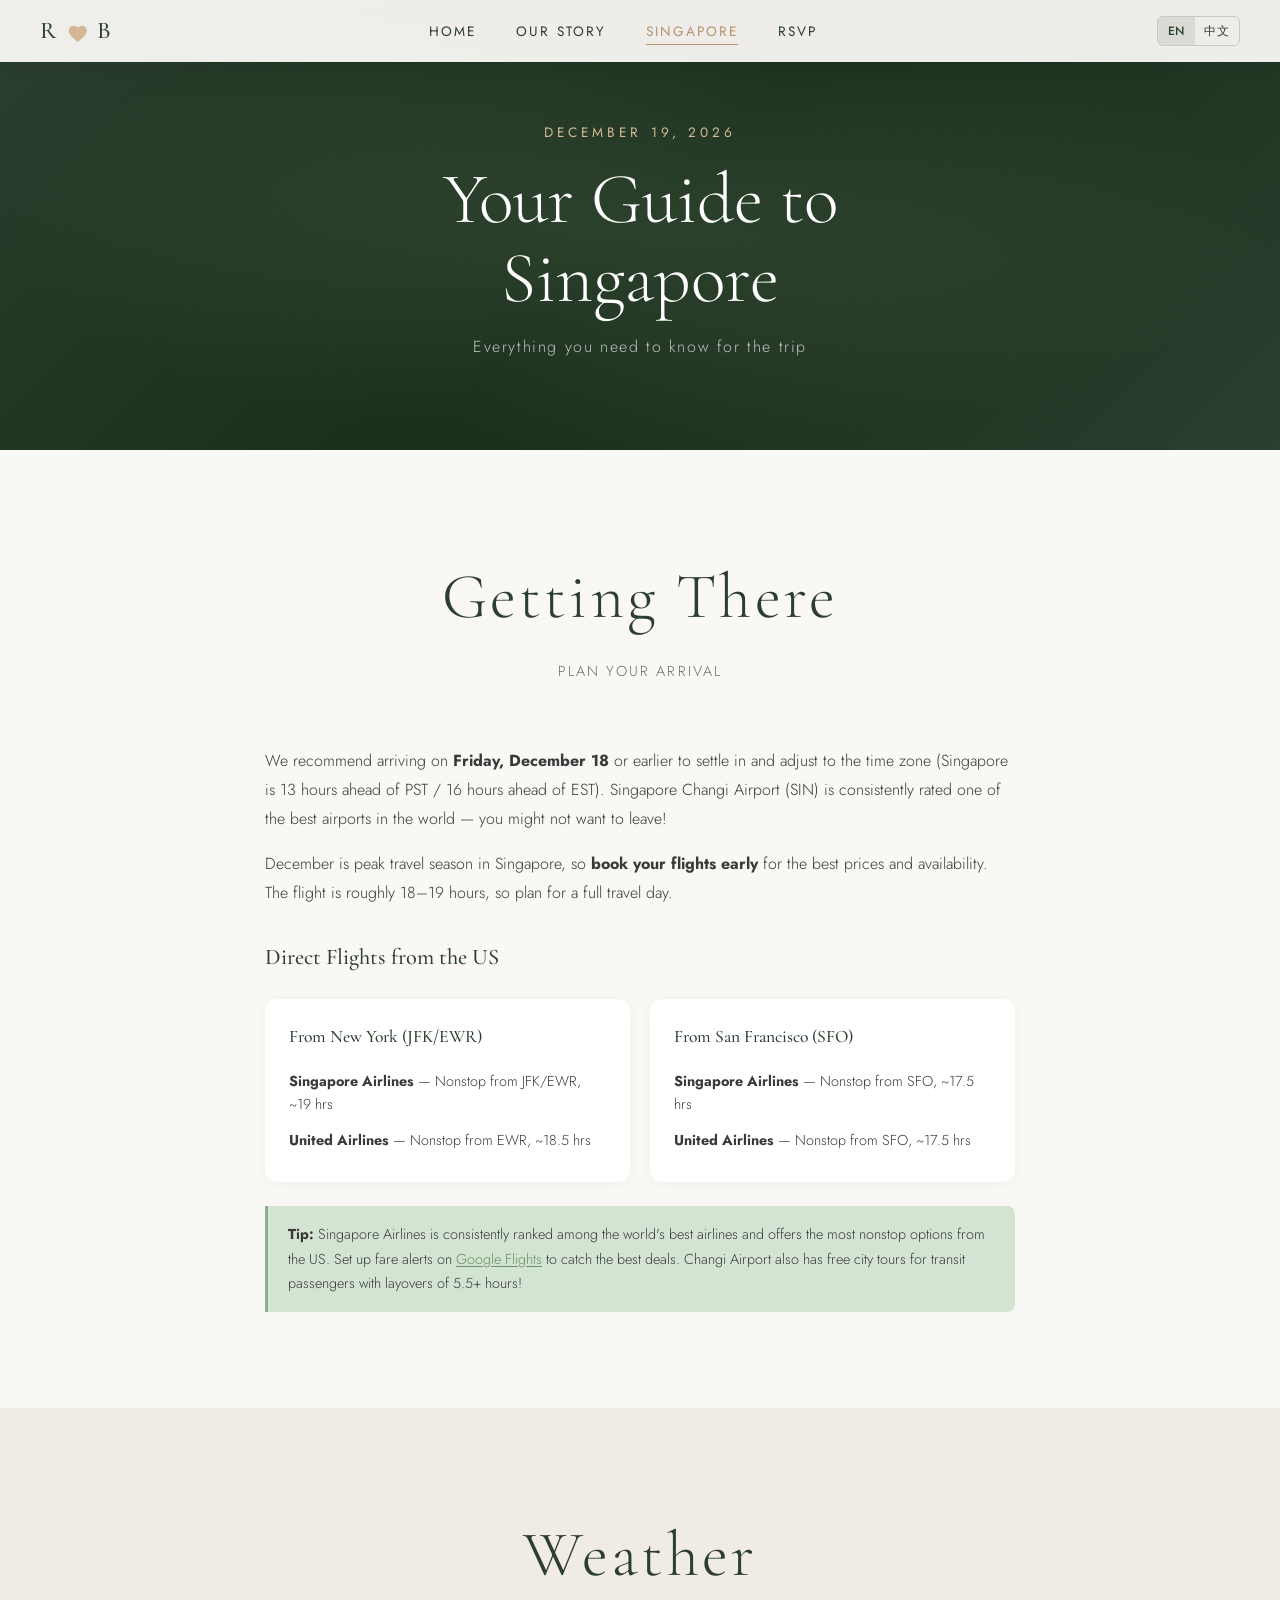
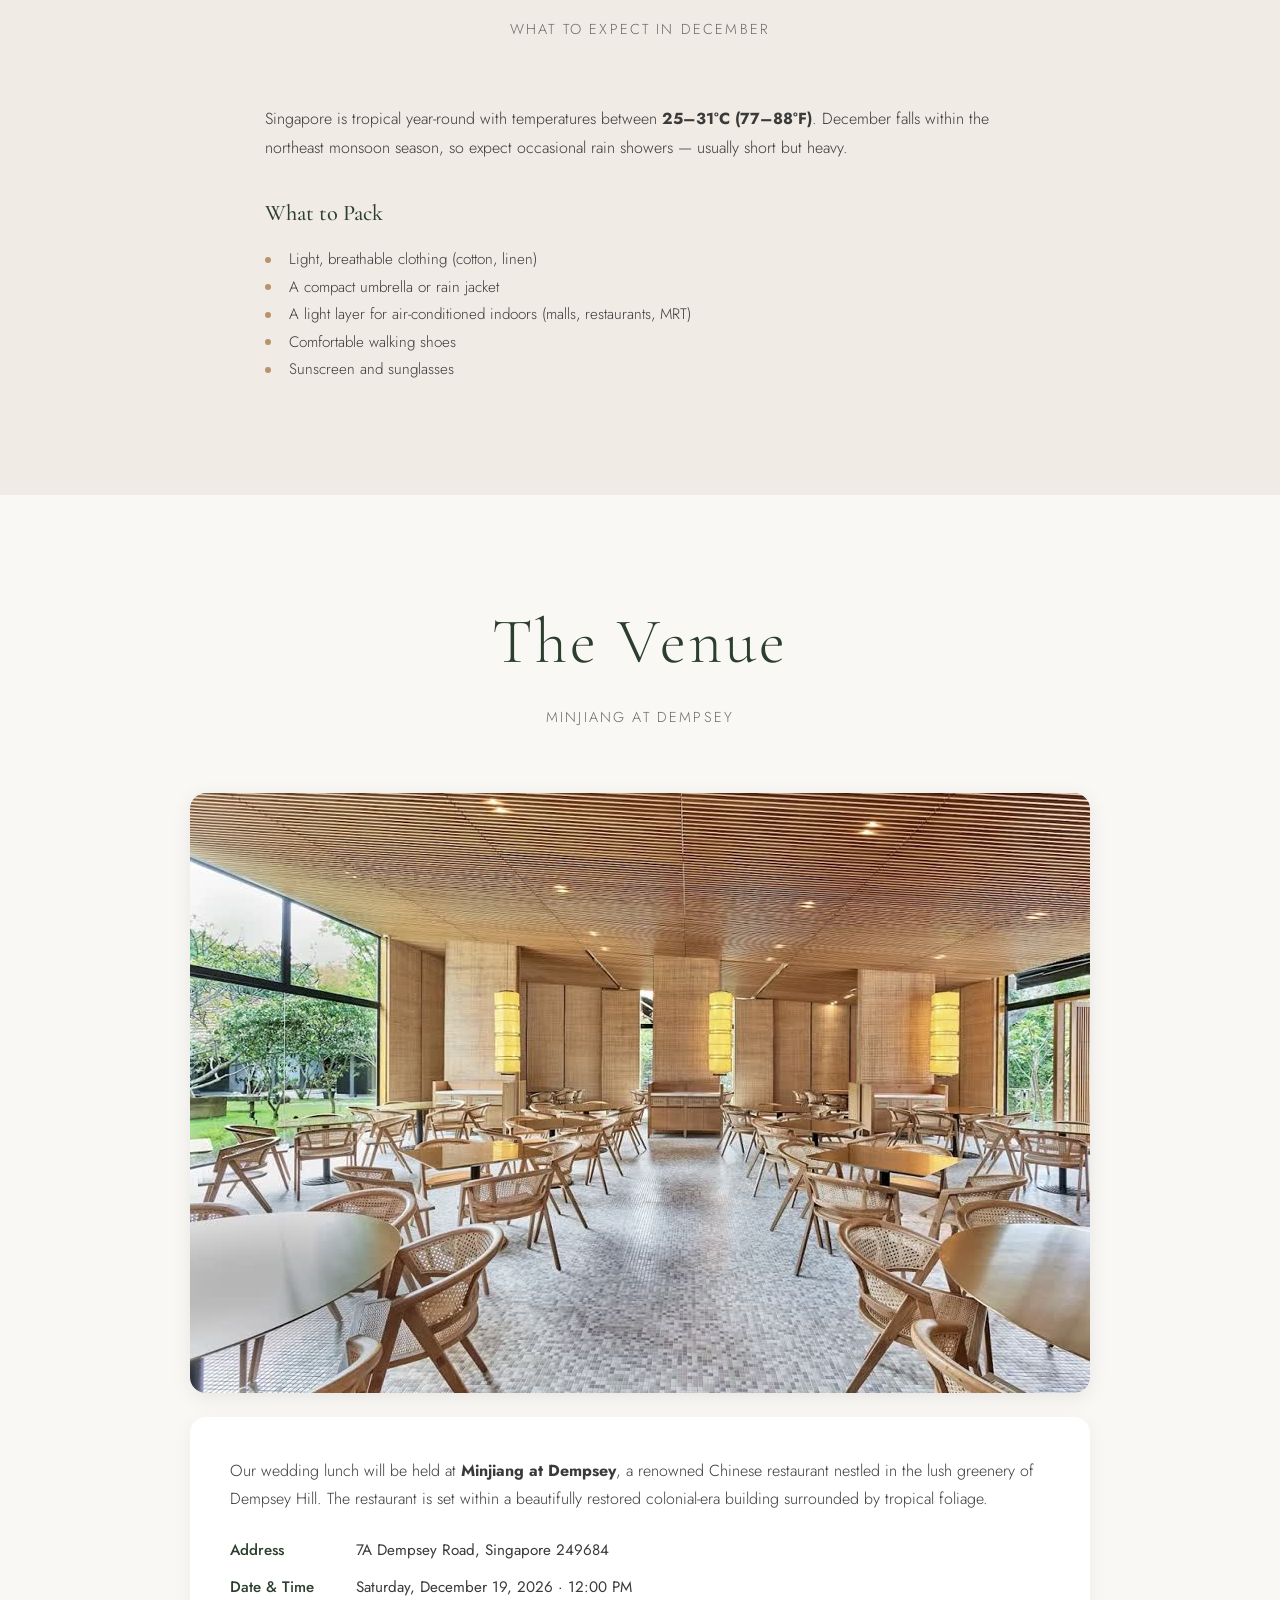
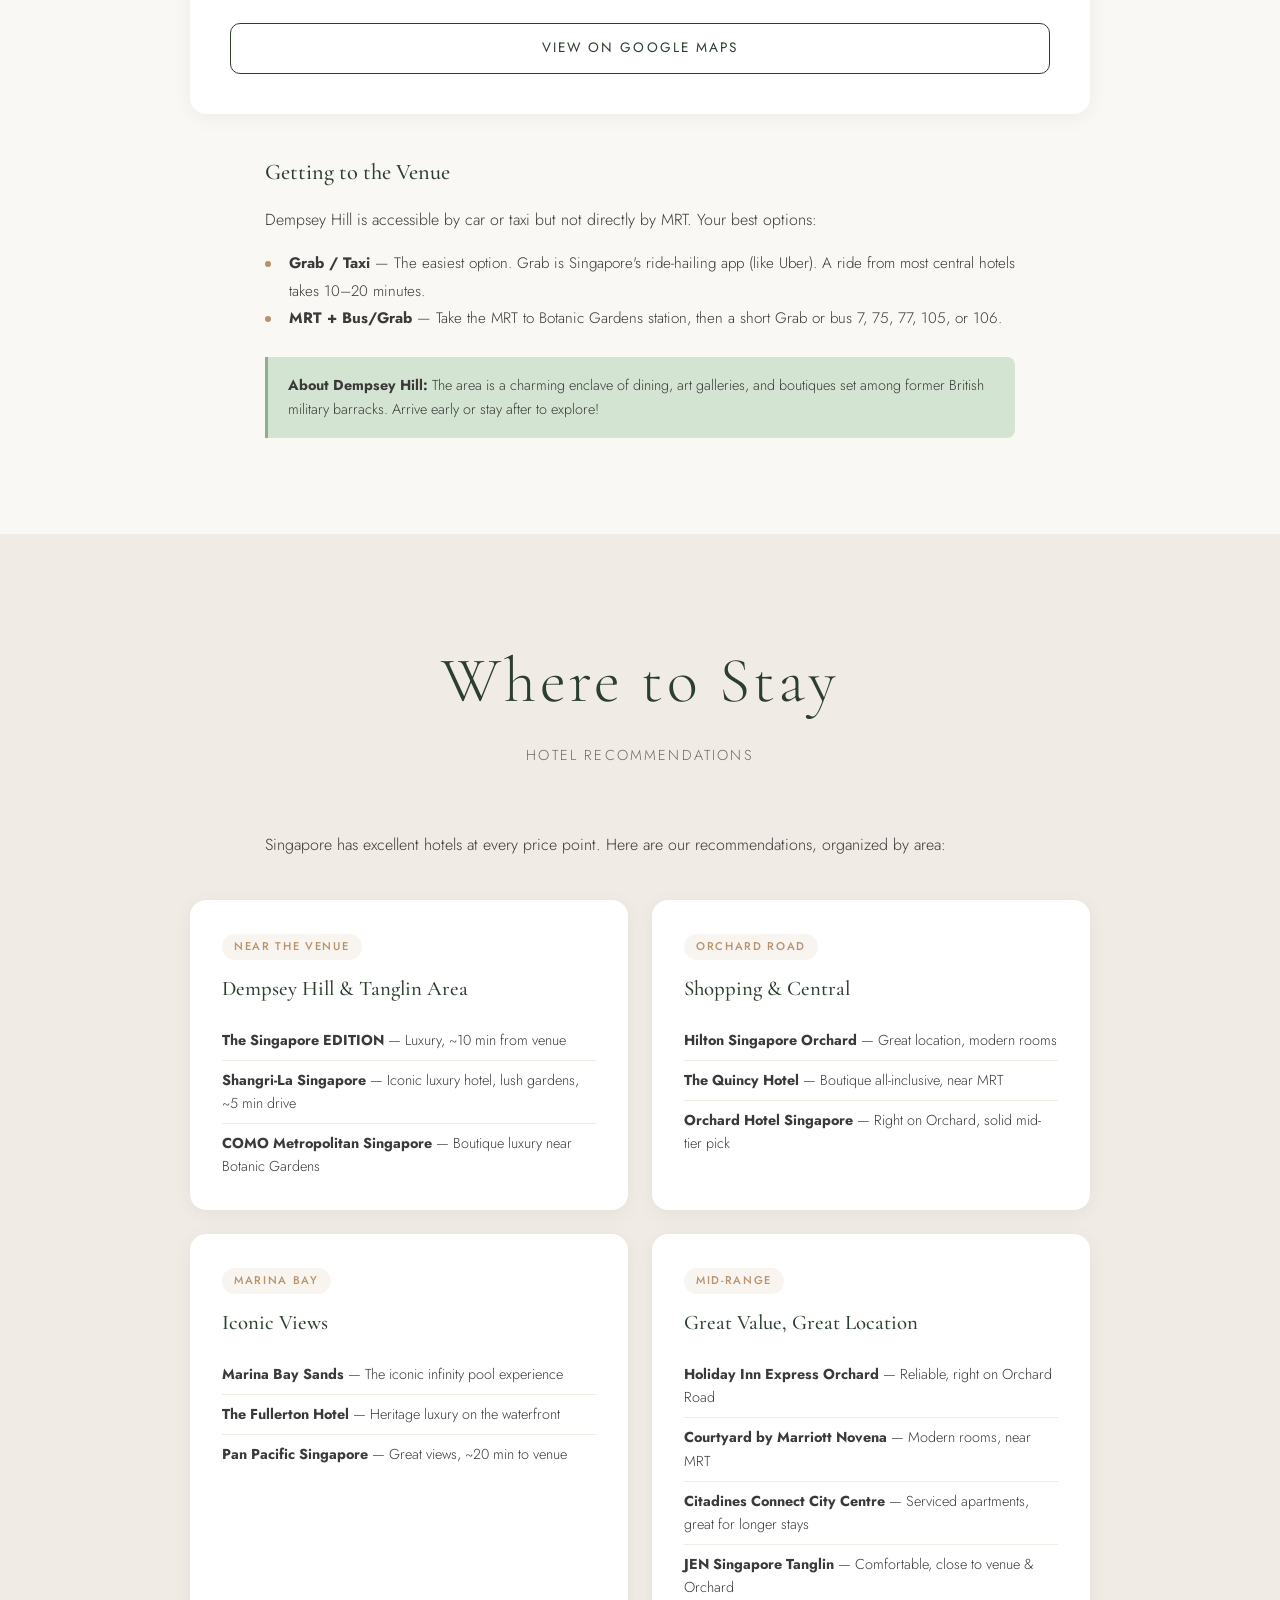
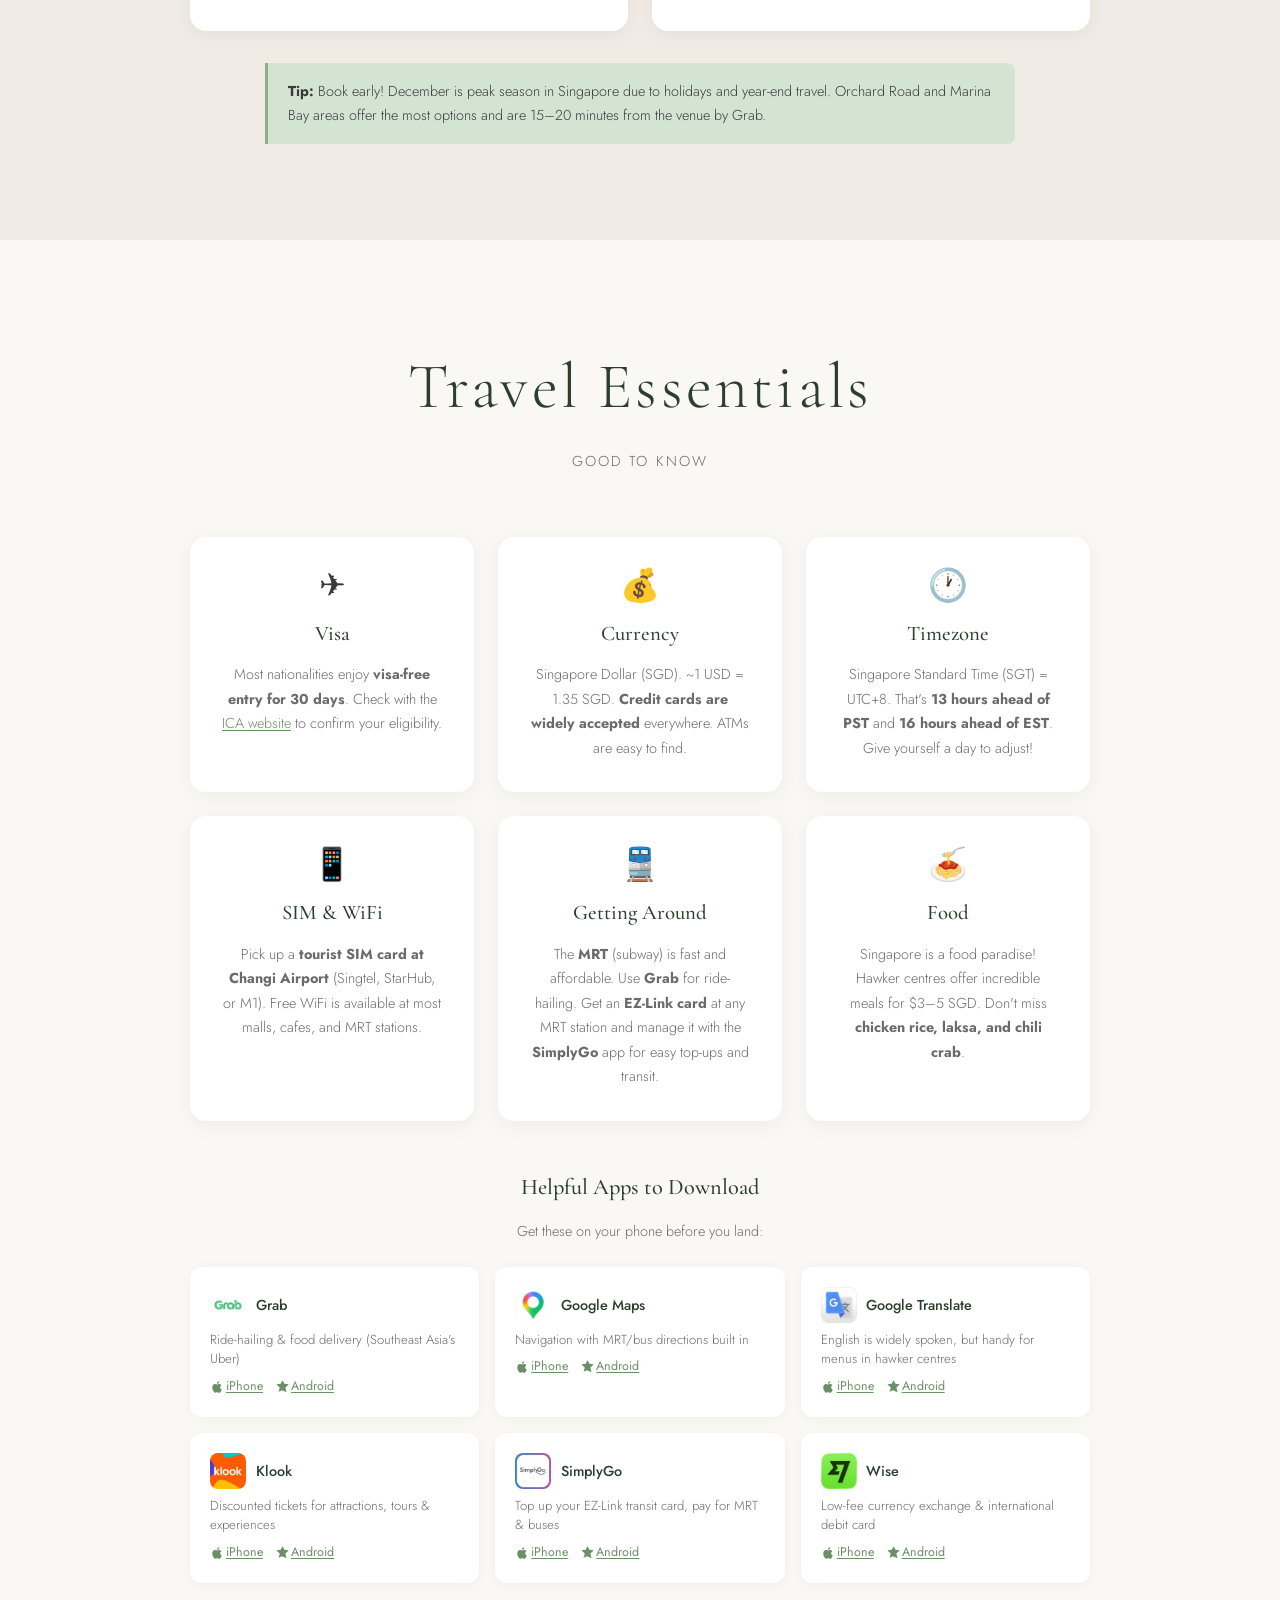
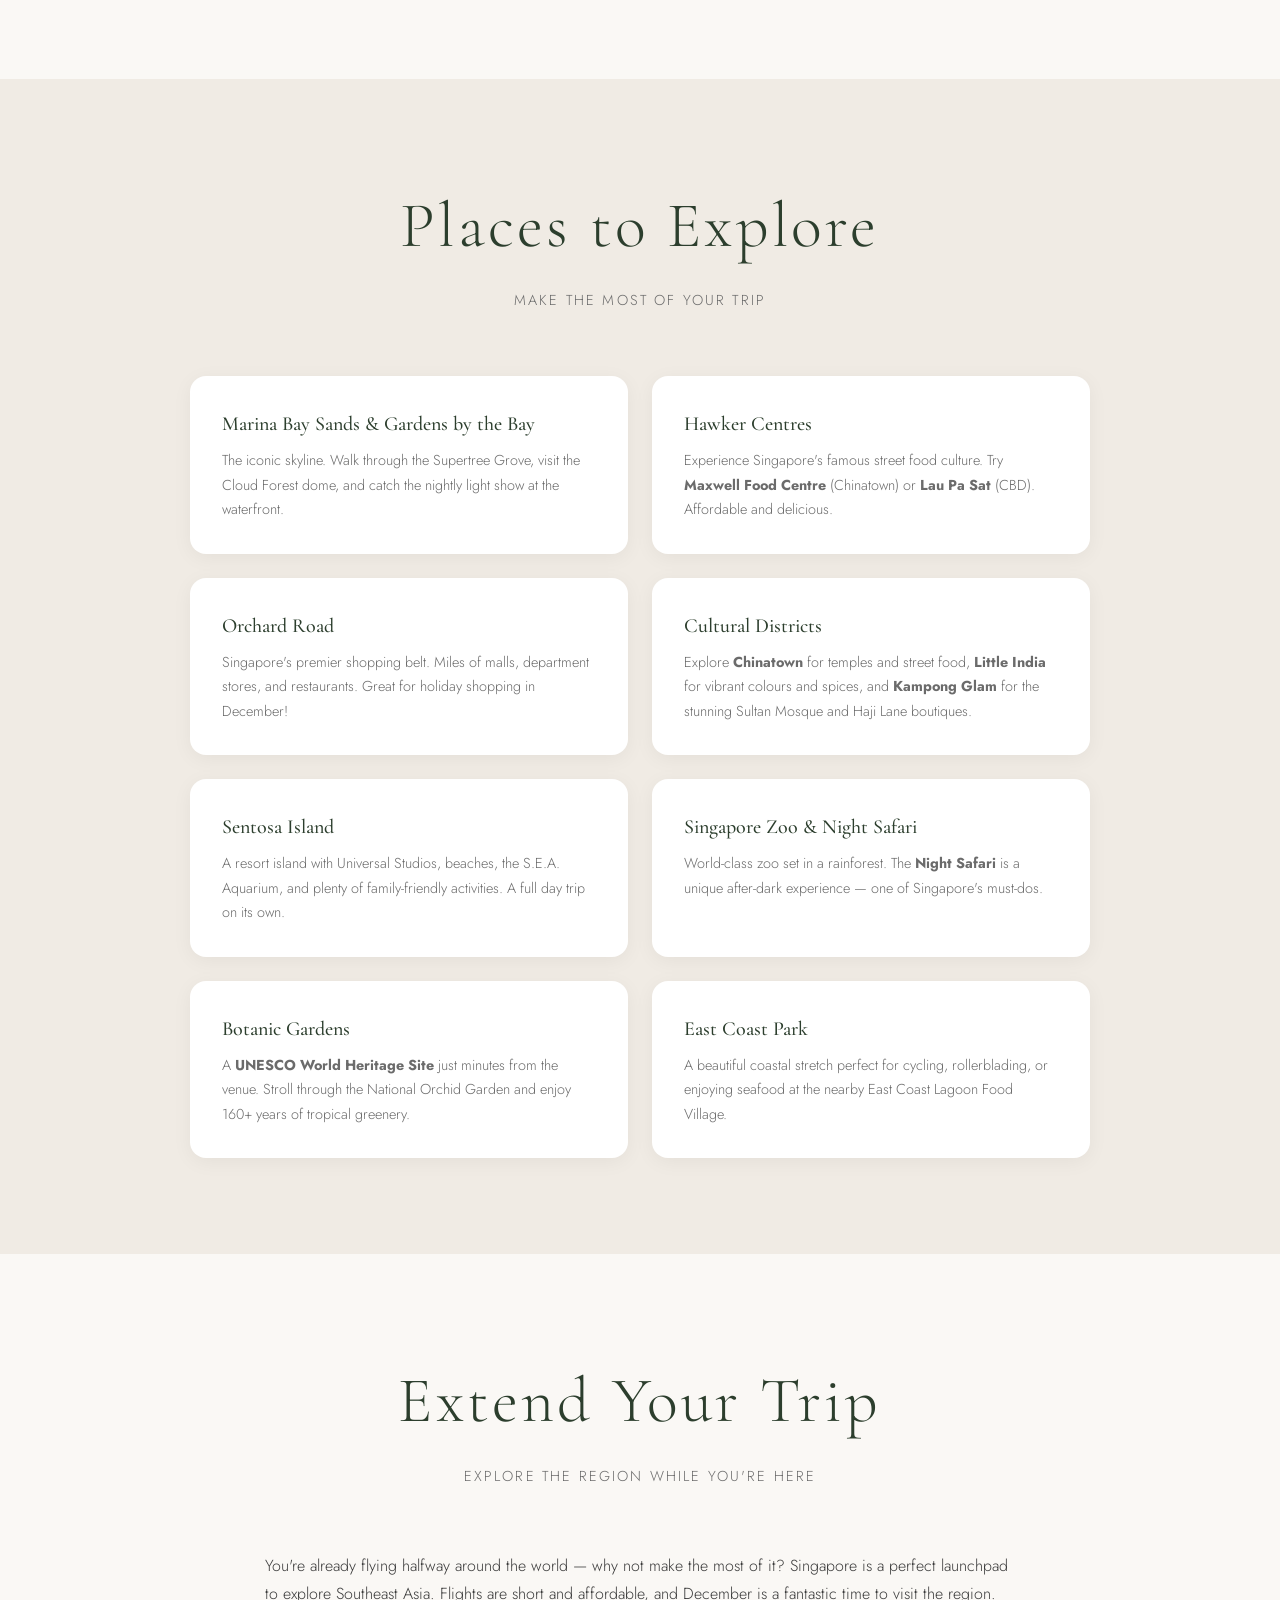
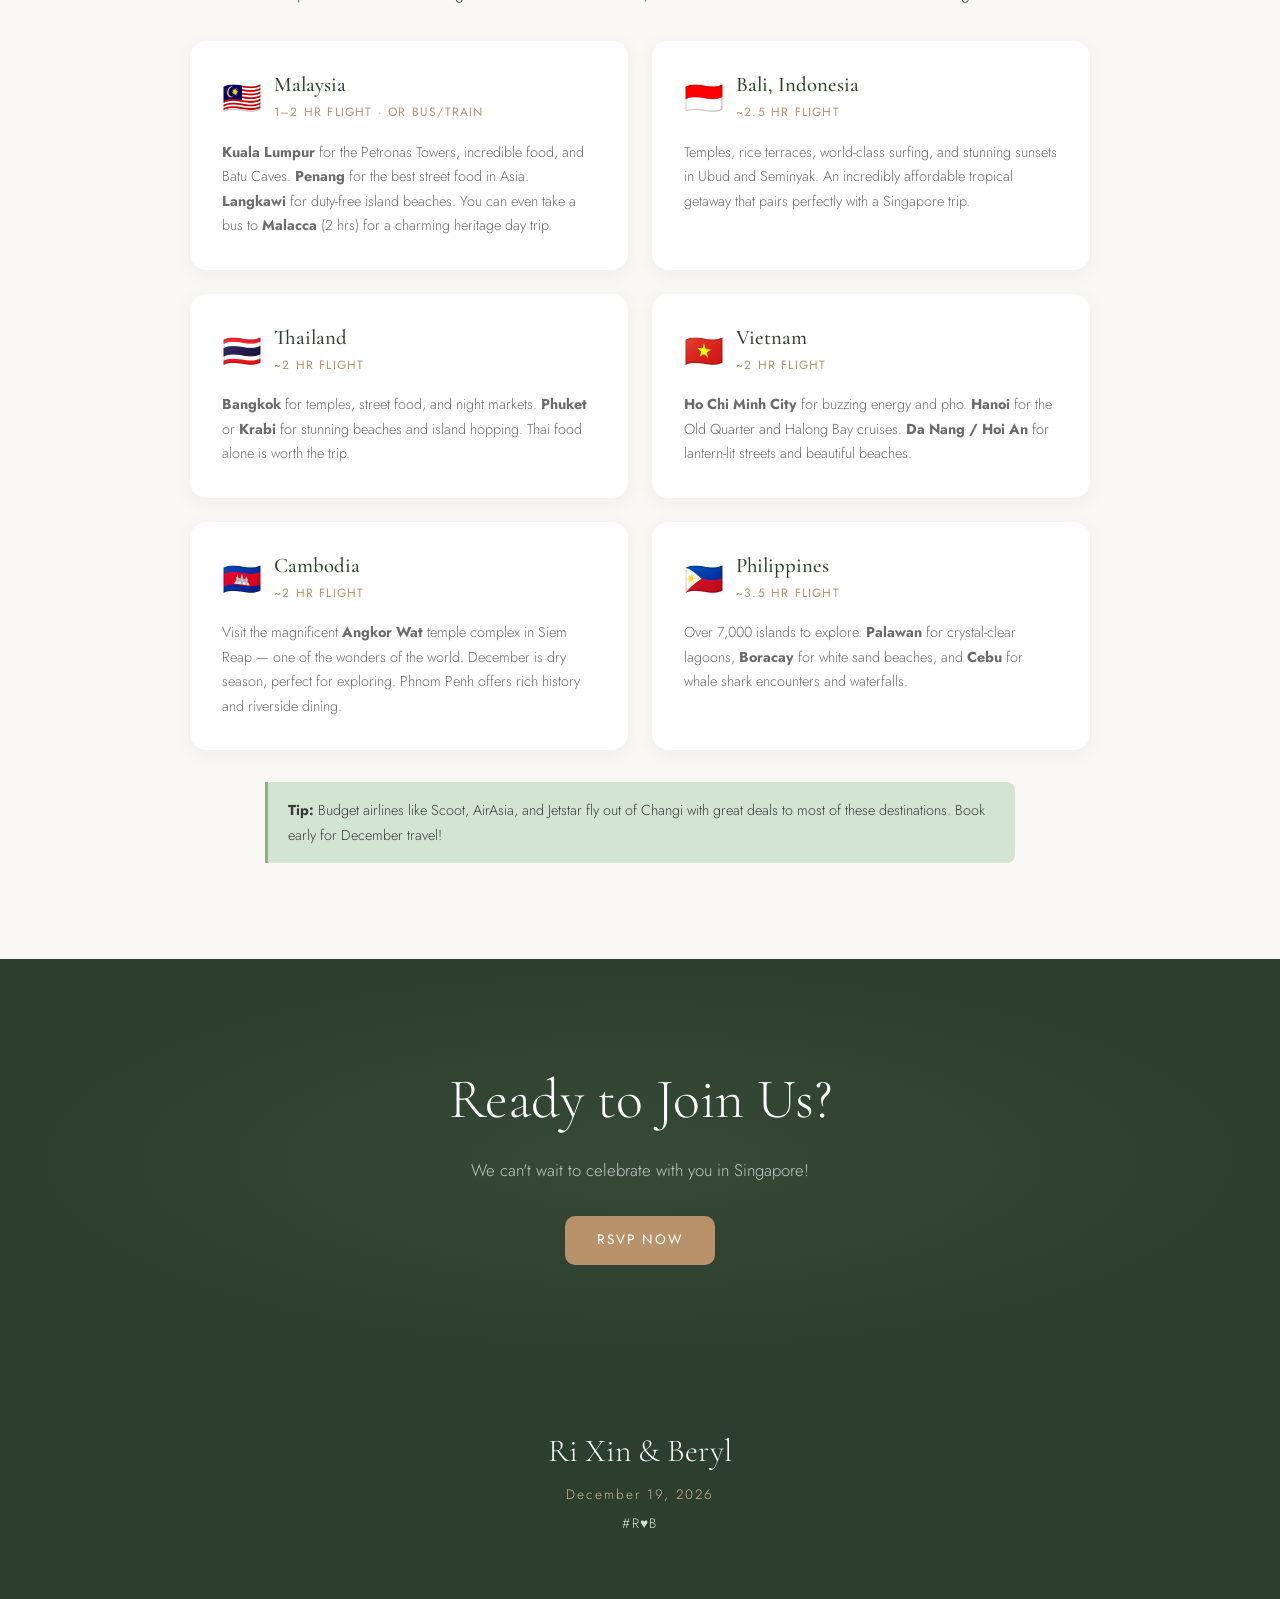
==== commit 69ffbf4e: "Replace nav logo ampersand with heart SVG Co-Authored-By: Claude Opus 4.6 (1M context) <noreply@anth" ====
--- a/singapore.html
+++ b/singapore.html
@@ -31,7 +31,7 @@
   <!-- Navigation -->
   <nav class="nav scrolled" id="nav">
     <div class="nav-inner">
-      <a href="index.html" class="nav-logo">R &amp; B</a>
+      <a href="index.html" class="nav-logo">R <svg class="nav-heart" viewBox="0 0 24 24" fill="currentColor"><path d="M12 21.35l-1.45-1.32C5.4 15.36 2 12.28 2 8.5 2 5.42 4.42 3 7.5 3c1.74 0 3.41.81 4.5 2.09C13.09 3.81 14.76 3 16.5 3 19.58 3 22 5.42 22 8.5c0 3.78-3.4 6.86-8.55 11.54L12 21.35z"/></svg> B</a>
       <button class="nav-toggle" id="navToggle" aria-label="Toggle menu">
         <span></span><span></span><span></span>
       </button>
--- a/styles.css
+++ b/styles.css
@@ -97,6 +97,13 @@
   color: var(--forest);
 }
 
+.nav-heart {
+  width: 0.9em;
+  height: 0.9em;
+  vertical-align: middle;
+  color: var(--gold-light);
+}
+
 .nav-links {
   list-style: none;
   display: flex;
@@ -1272,6 +1279,13 @@
   --font-sans: 'Noto Sans SC', 'PingFang SC', 'Microsoft YaHei', sans-serif;
 }
 
+.heart-icon {
+  width: clamp(1.5rem, 4vw, 2.5rem);
+  height: clamp(1.5rem, 4vw, 2.5rem);
+  color: var(--gold-light);
+  vertical-align: middle;
+}
+
 /* ============================================
    Lightbox
    ============================================ */
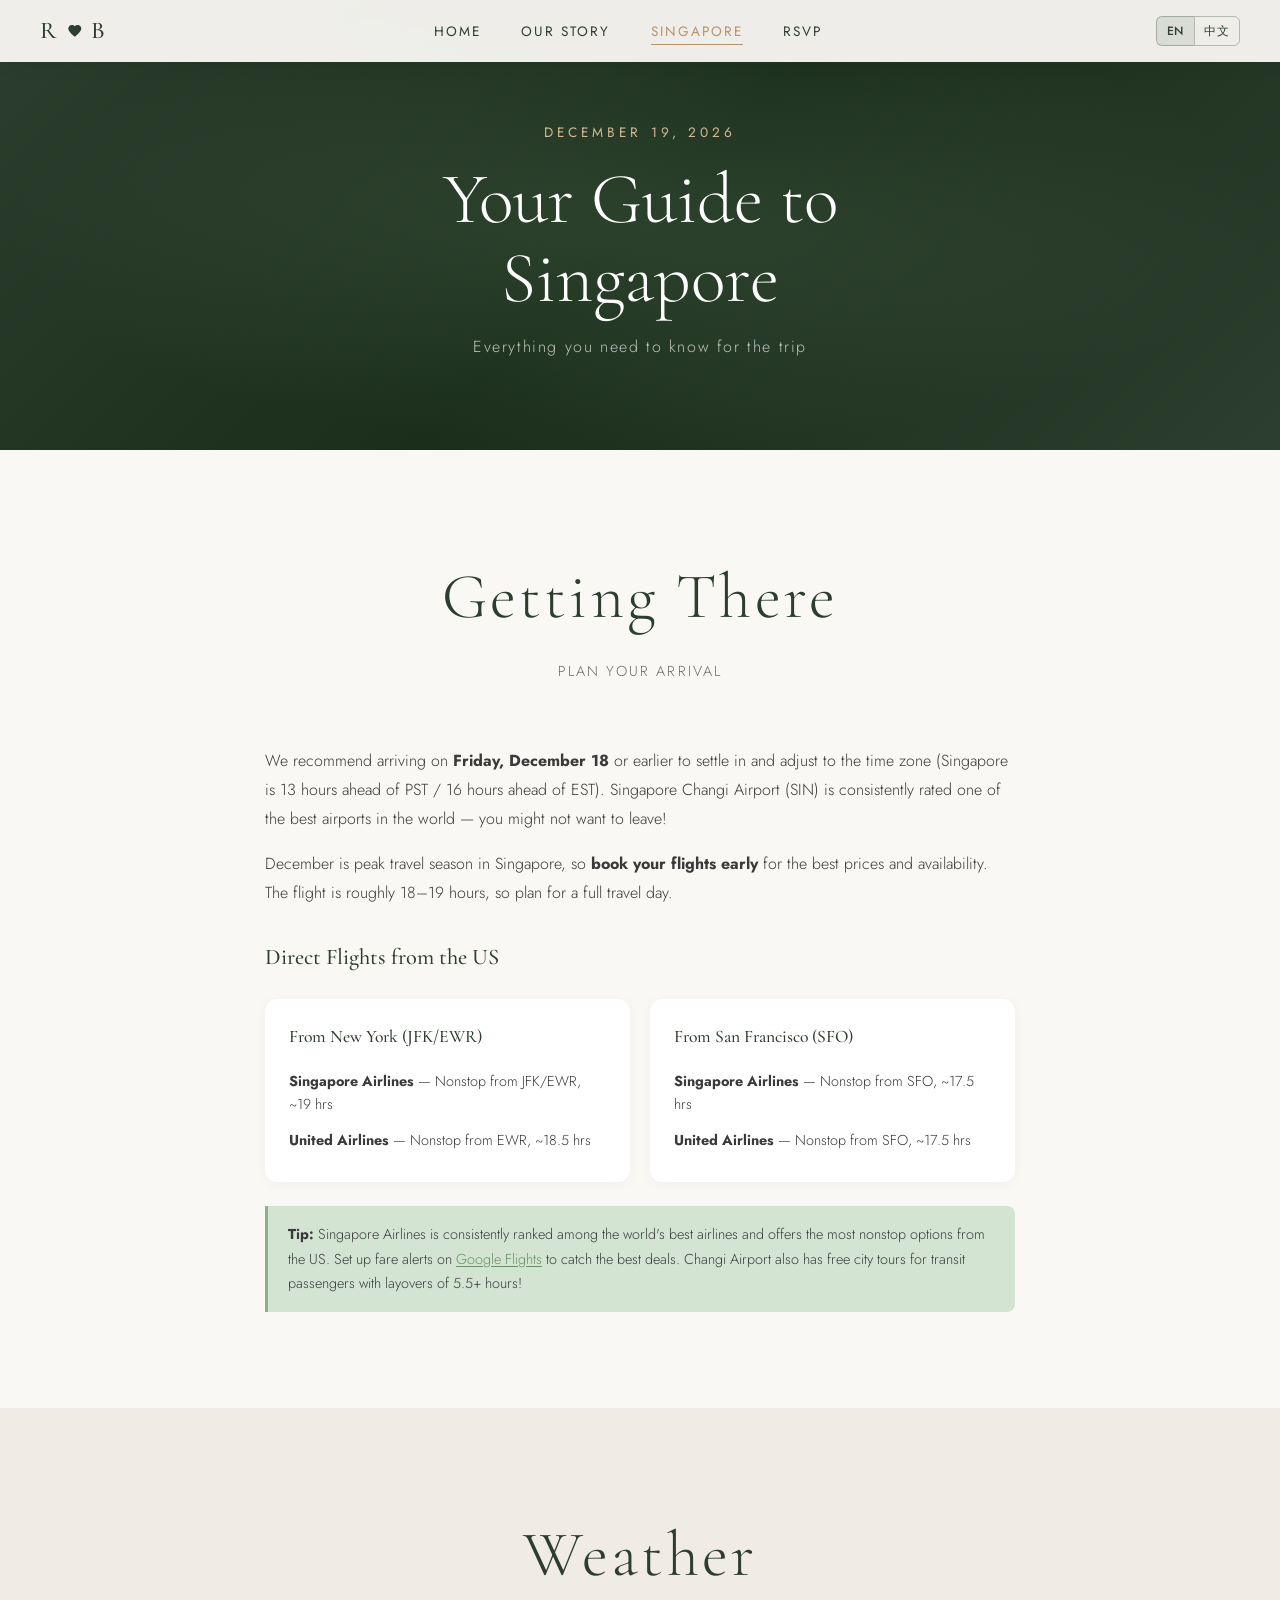
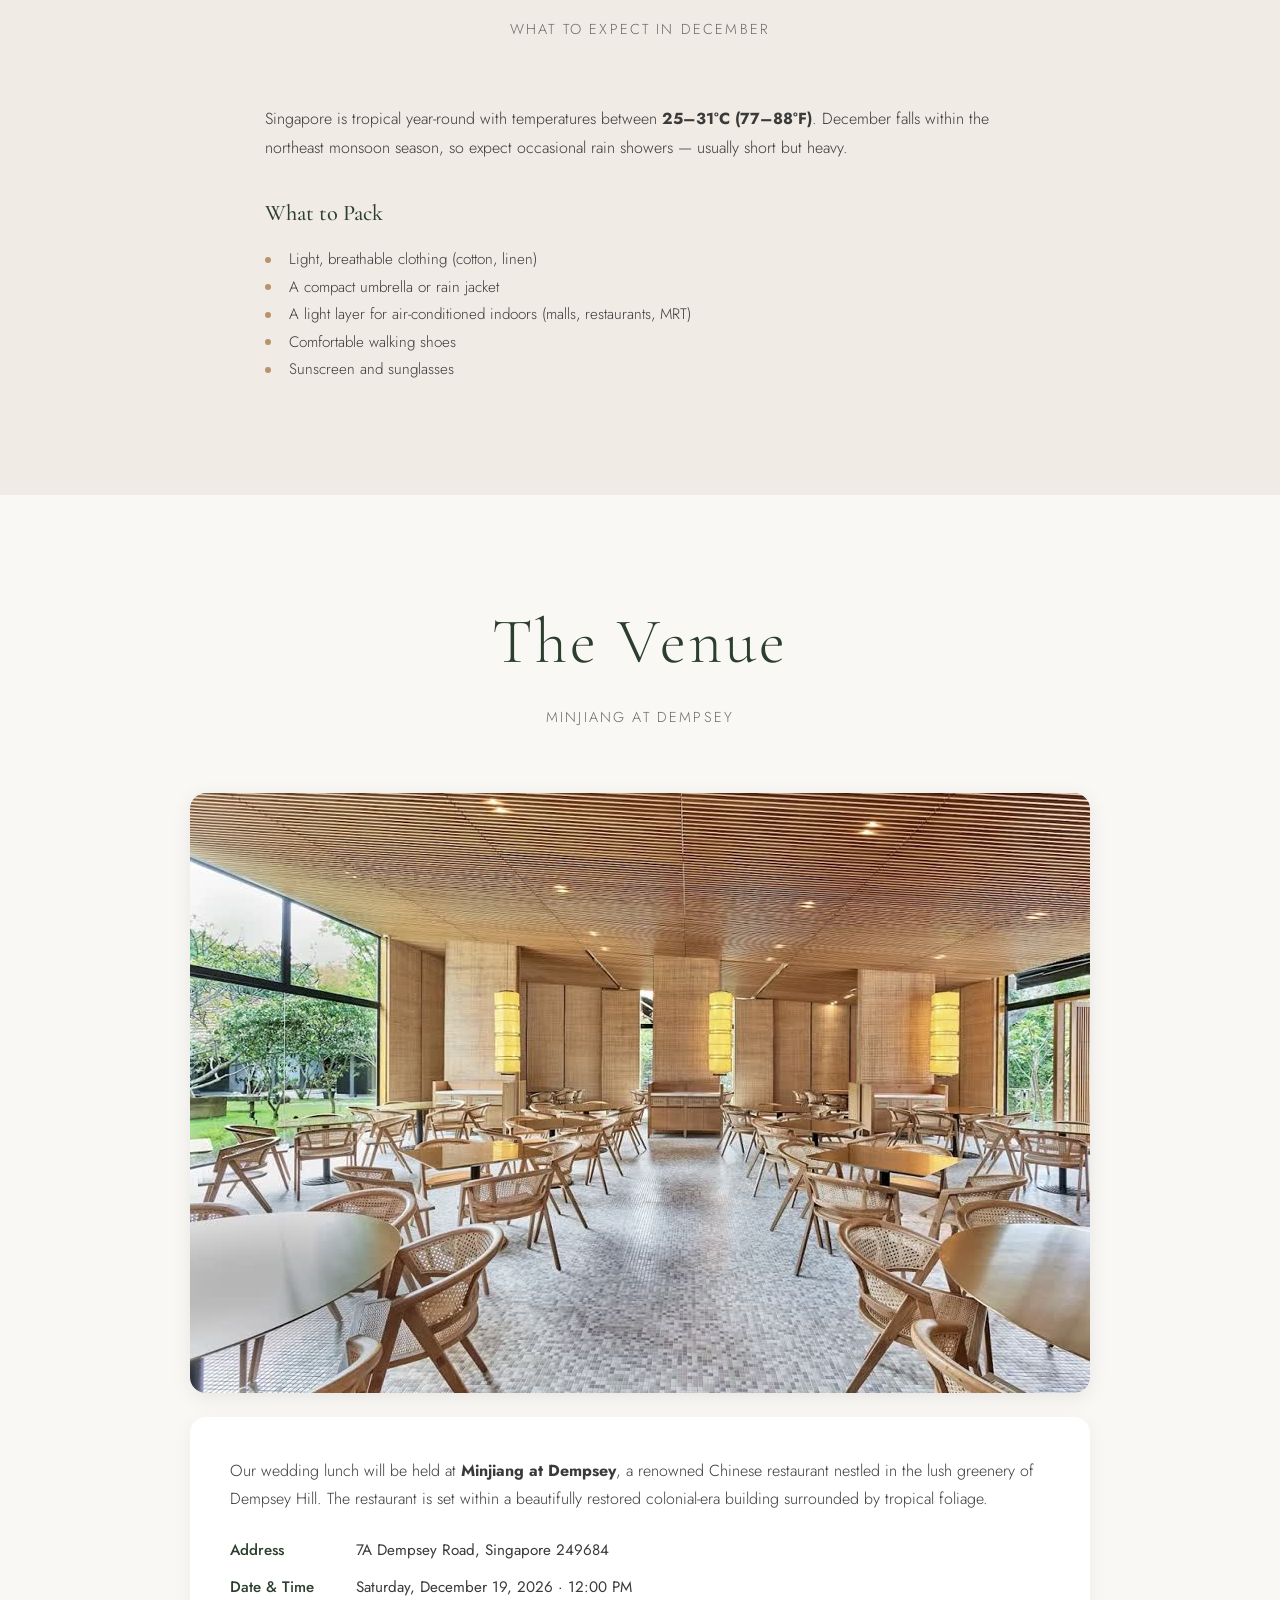
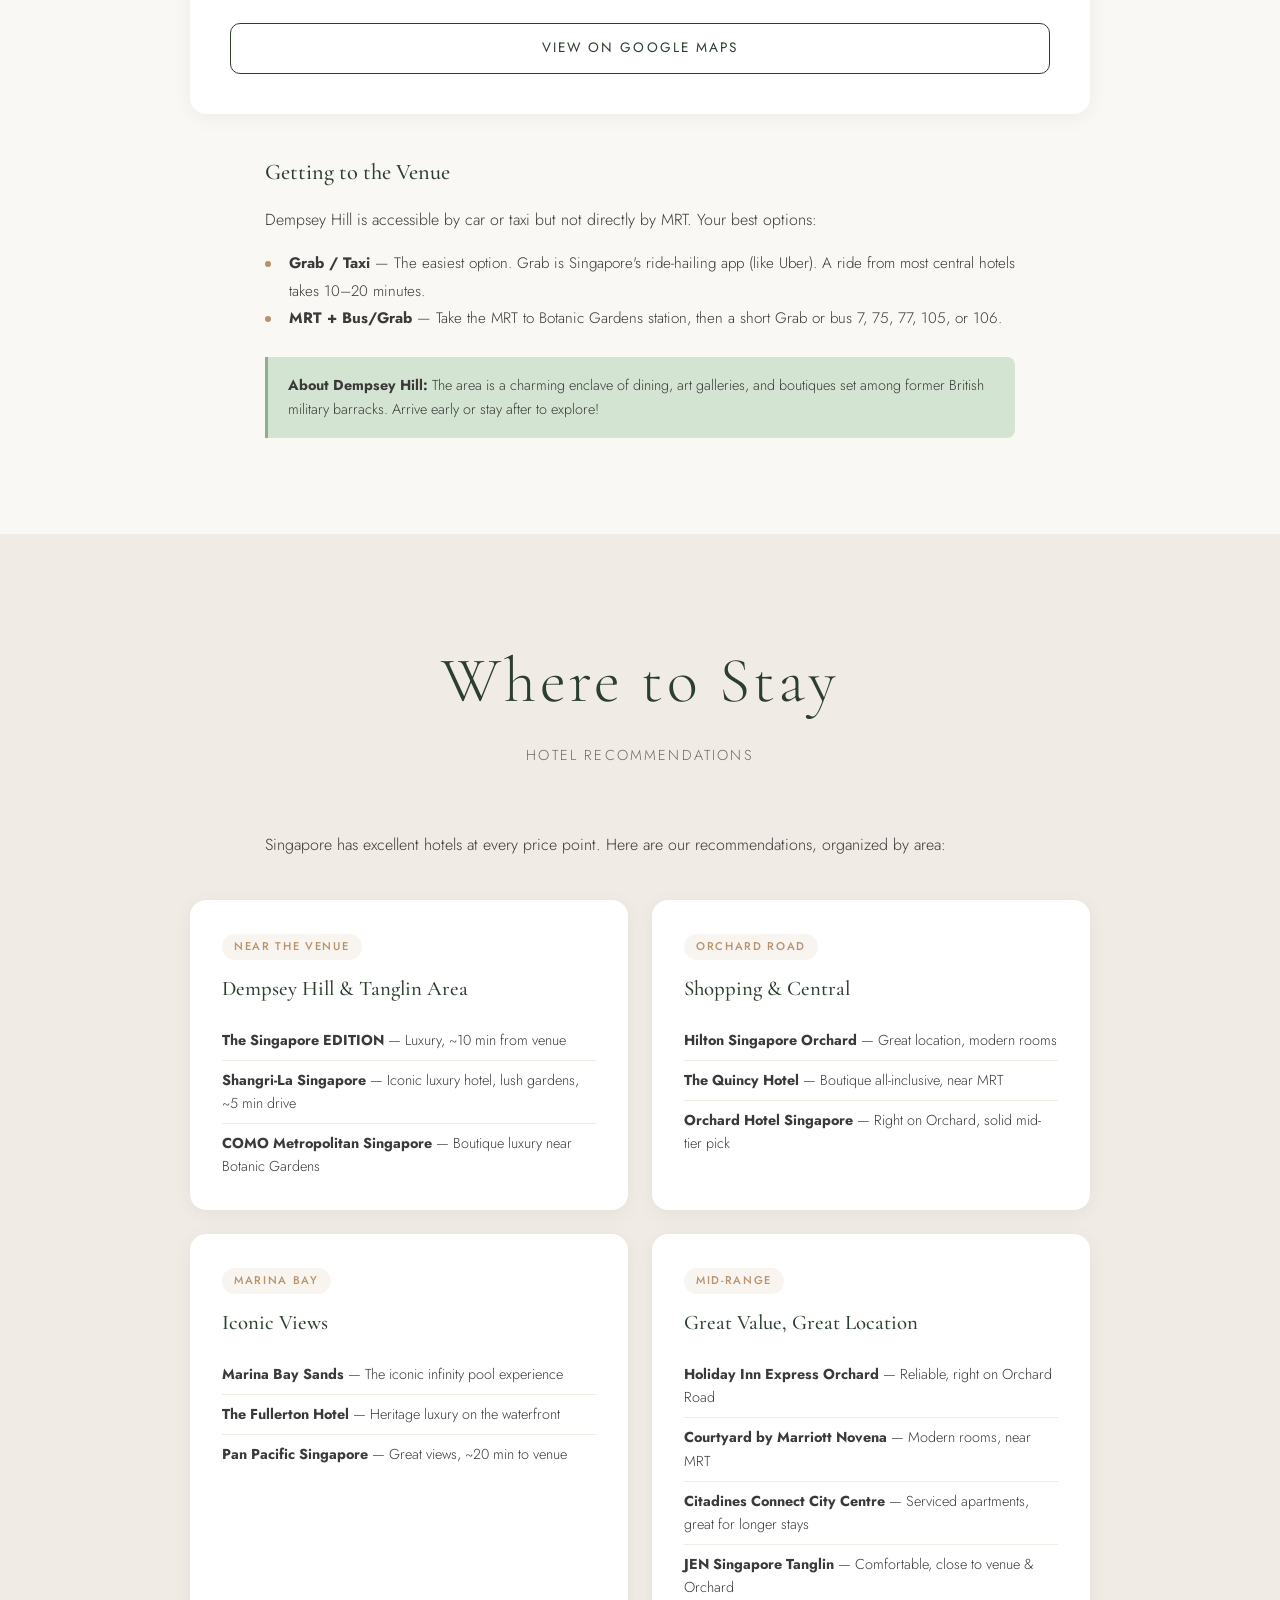
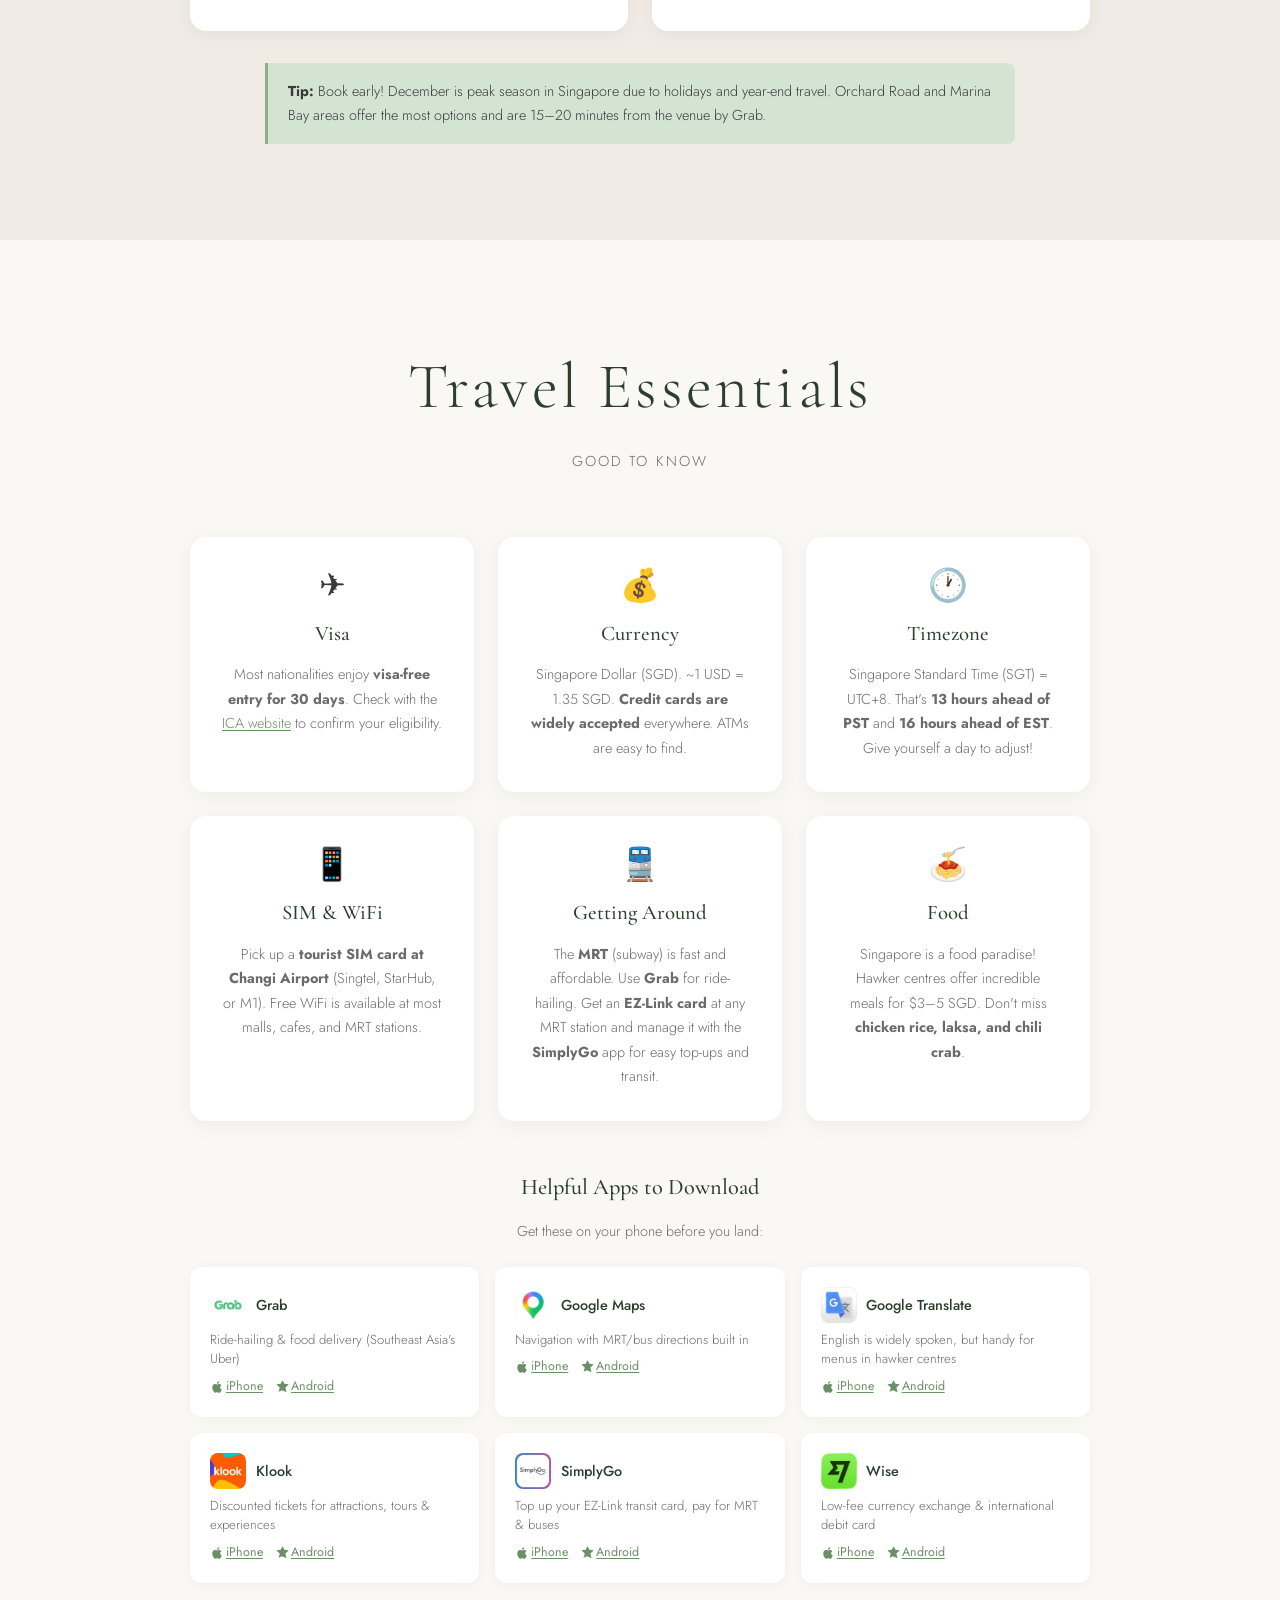
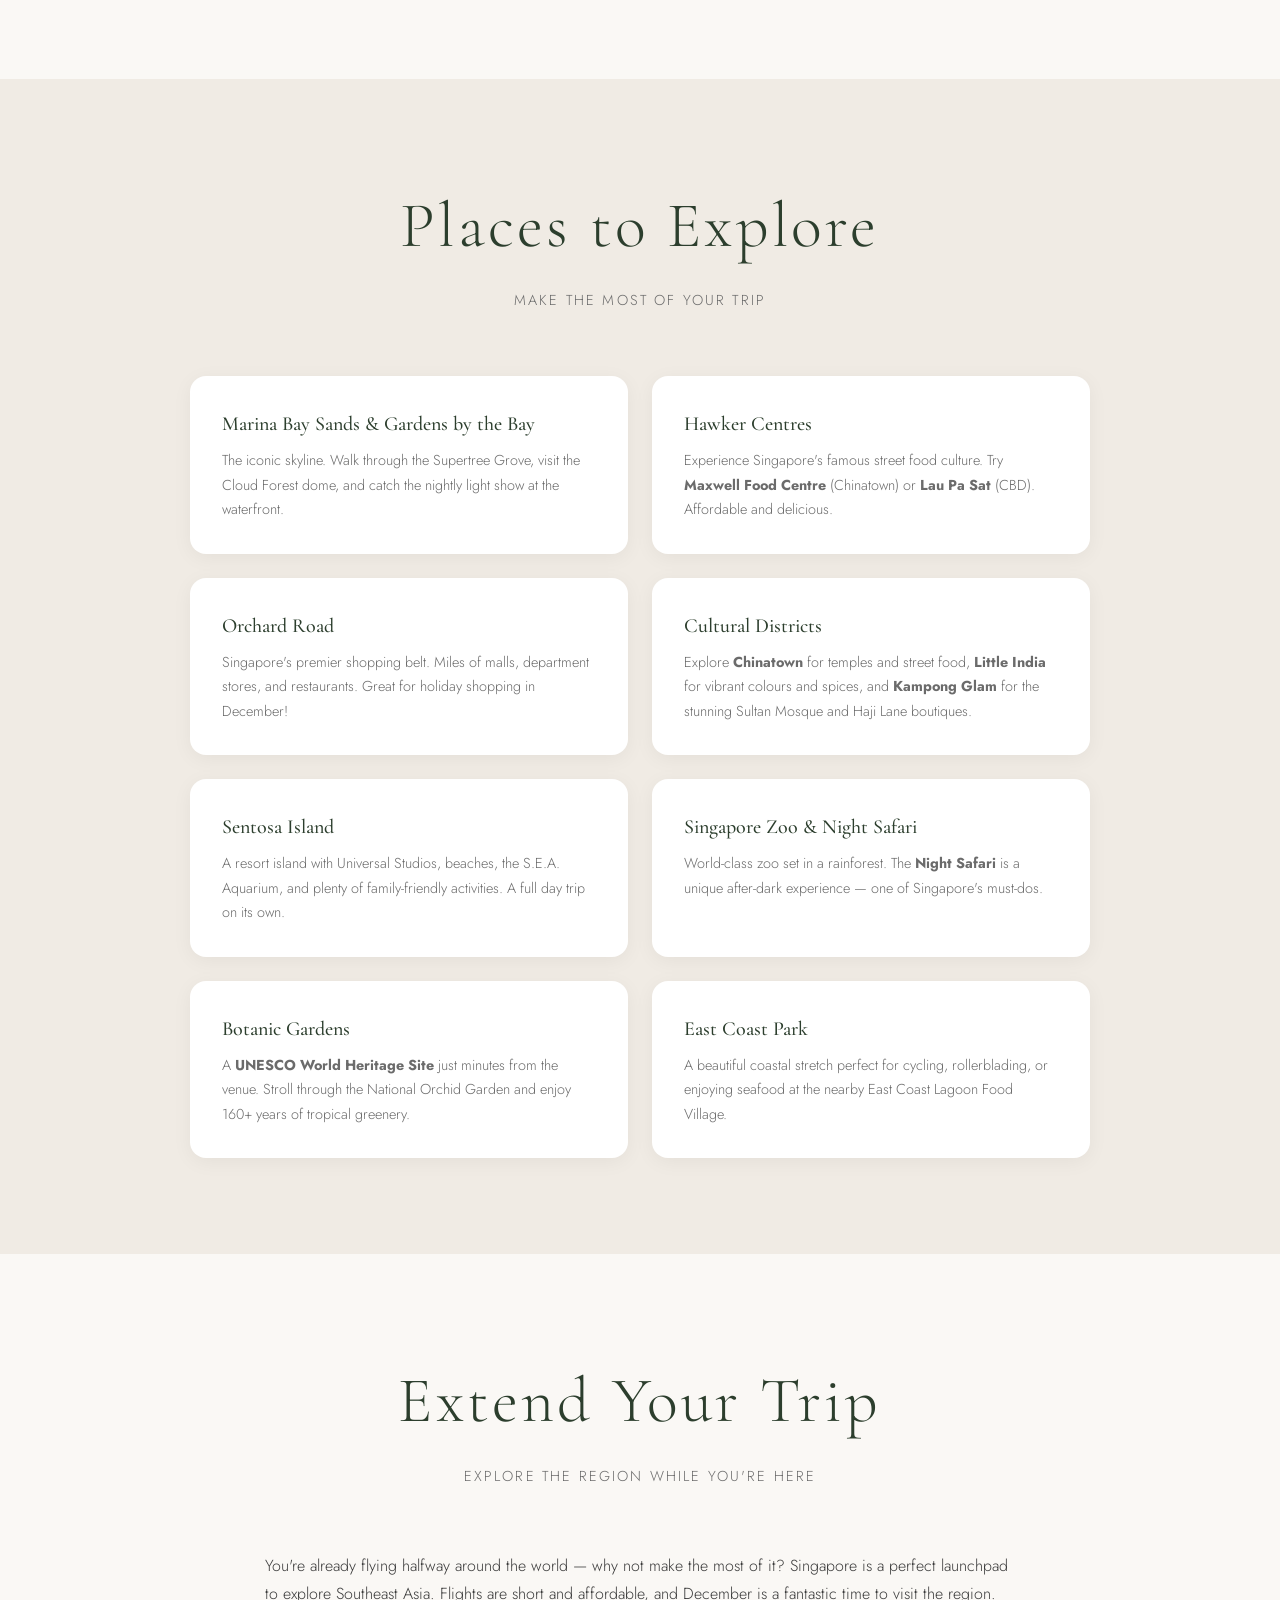
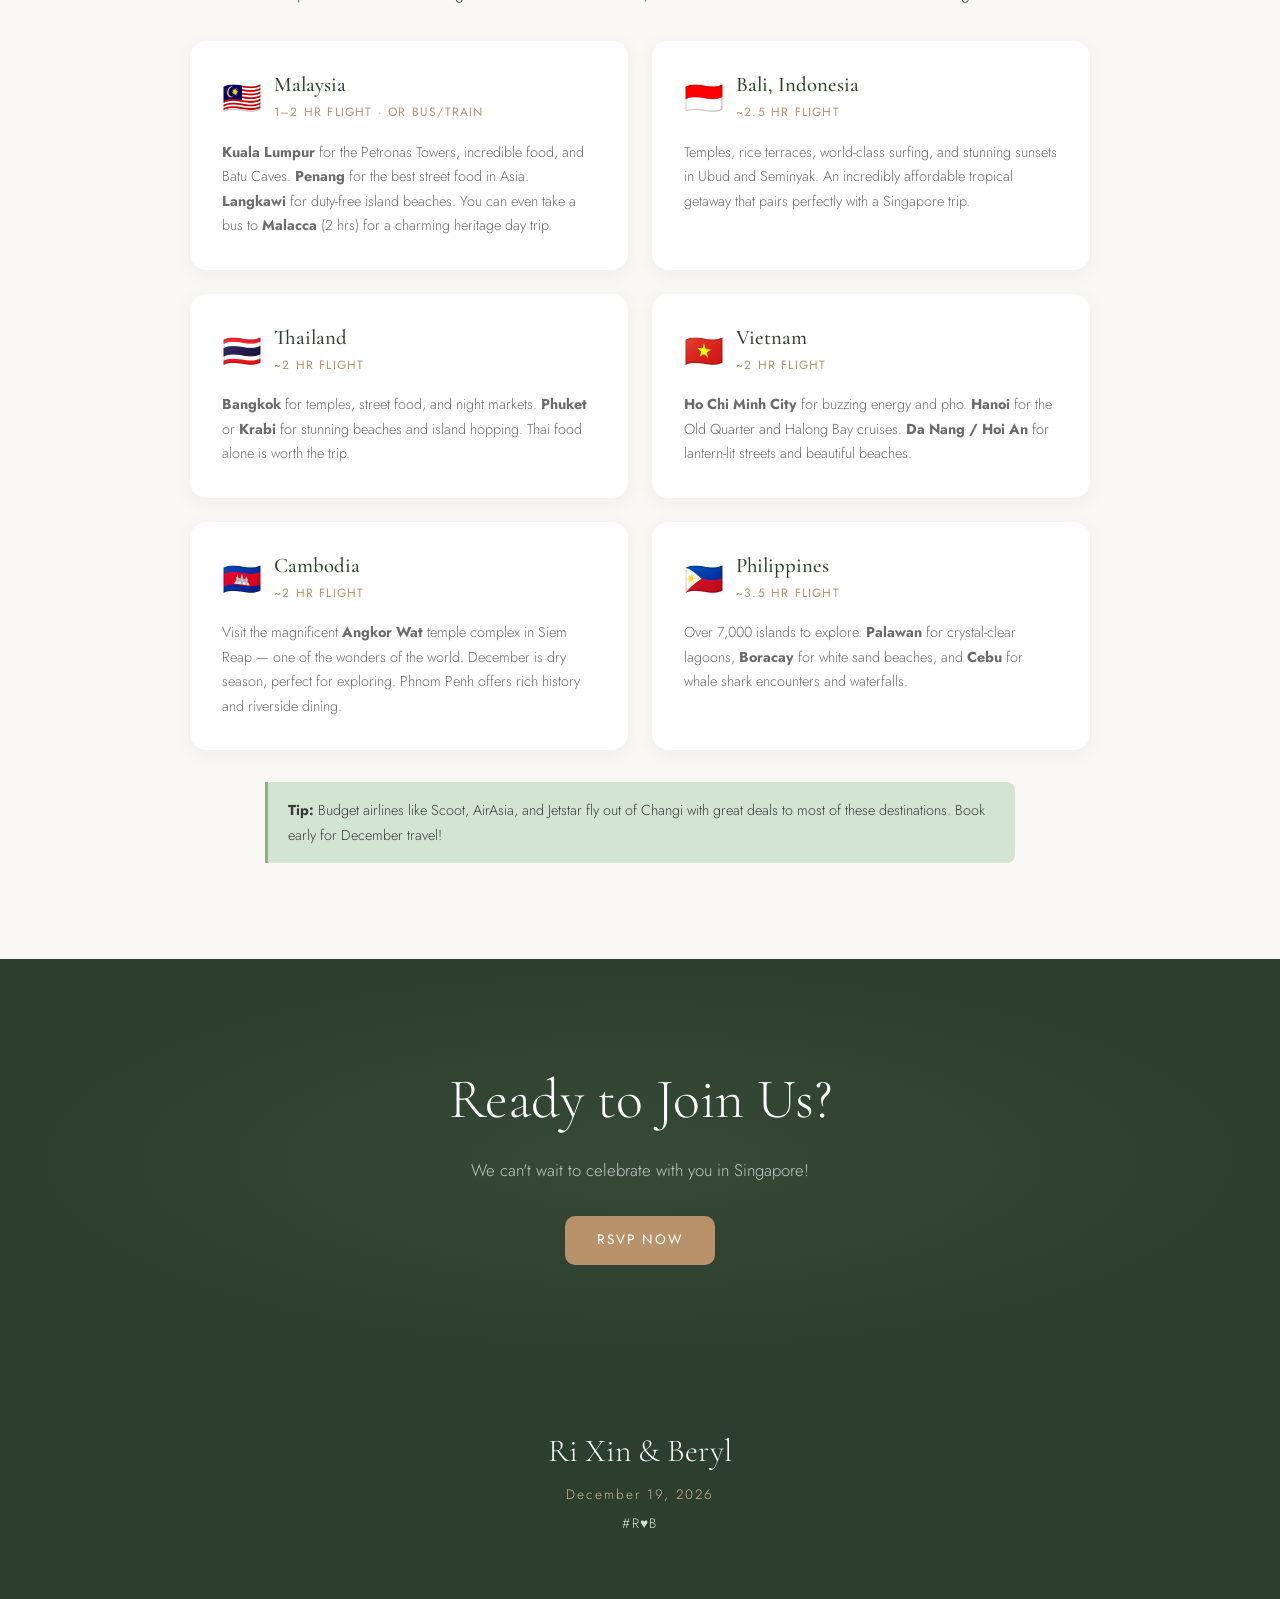
==== commit a2ee9b8c: "Fix nav logo spacing and improve lang toggle visibility Use flexbox with even gap for R heart B logo" ====
--- a/singapore.html
+++ b/singapore.html
@@ -31,7 +31,7 @@
   <!-- Navigation -->
   <nav class="nav scrolled" id="nav">
     <div class="nav-inner">
-      <a href="index.html" class="nav-logo">R <svg class="nav-heart" viewBox="0 0 24 24" fill="currentColor"><path d="M12 21.35l-1.45-1.32C5.4 15.36 2 12.28 2 8.5 2 5.42 4.42 3 7.5 3c1.74 0 3.41.81 4.5 2.09C13.09 3.81 14.76 3 16.5 3 19.58 3 22 5.42 22 8.5c0 3.78-3.4 6.86-8.55 11.54L12 21.35z"/></svg> B</a>
+      <a href="index.html" class="nav-logo"><span>R</span><svg class="nav-heart" viewBox="0 0 24 24" fill="currentColor"><path d="M12 21.35l-1.45-1.32C5.4 15.36 2 12.28 2 8.5 2 5.42 4.42 3 7.5 3c1.74 0 3.41.81 4.5 2.09C13.09 3.81 14.76 3 16.5 3 19.58 3 22 5.42 22 8.5c0 3.78-3.4 6.86-8.55 11.54L12 21.35z"/></svg><span>B</span></a>
       <button class="nav-toggle" id="navToggle" aria-label="Toggle menu">
         <span></span><span></span><span></span>
       </button>
--- a/styles.css
+++ b/styles.css
@@ -91,6 +91,10 @@
   letter-spacing: 0.1em;
   color: var(--white);
   transition: color 0.4s ease;
+  flex: 1;
+  display: flex;
+  align-items: center;
+  gap: 0.35em;
 }
 
 .nav.scrolled .nav-logo {
@@ -98,10 +102,10 @@
 }
 
 .nav-heart {
-  width: 0.9em;
-  height: 0.9em;
-  vertical-align: middle;
-  color: var(--gold-light);
+  width: 0.65em;
+  height: 0.65em;
+  flex-shrink: 0;
+  color: inherit;
 }
 
 .nav-links {
@@ -167,14 +171,13 @@
   display: flex;
   gap: 0;
   margin-left: 1.5rem;
-  border: 1px solid rgba(255, 255, 255, 0.3);
-  border-radius: 6px;
-  overflow: hidden;
+  flex: 1;
+  justify-content: flex-end;
 }
 
 .lang-toggle button {
   background: none;
-  border: none;
+  border: 1px solid rgba(255, 255, 255, 0.5);
   padding: 0.3rem 0.6rem;
   font-family: var(--font-sans);
   font-size: 0.75rem;
@@ -185,8 +188,17 @@
   transition: all 0.3s ease;
 }
 
+.lang-toggle button:first-child {
+  border-radius: 6px 0 0 6px;
+  border-right: none;
+}
+
+.lang-toggle button:last-child {
+  border-radius: 0 6px 6px 0;
+}
+
 .lang-toggle button.active {
-  background: rgba(255, 255, 255, 0.2);
+  background: rgba(255, 255, 255, 0.25);
   font-weight: 500;
 }
 
@@ -194,12 +206,9 @@
   background: rgba(255, 255, 255, 0.1);
 }
 
-.nav.scrolled .lang-toggle {
-  border-color: rgba(44, 62, 45, 0.2);
-}
-
 .nav.scrolled .lang-toggle button {
   color: var(--forest);
+  border-color: rgba(44, 62, 45, 0.3);
 }
 
 .nav.scrolled .lang-toggle button.active {
@@ -1280,9 +1289,10 @@
 }
 
 .heart-icon {
-  width: clamp(1.5rem, 4vw, 2.5rem);
-  height: clamp(1.5rem, 4vw, 2.5rem);
+  width: 1em;
+  height: 1em;
   color: var(--gold-light);
+  display: inline-block;
   vertical-align: middle;
 }
 
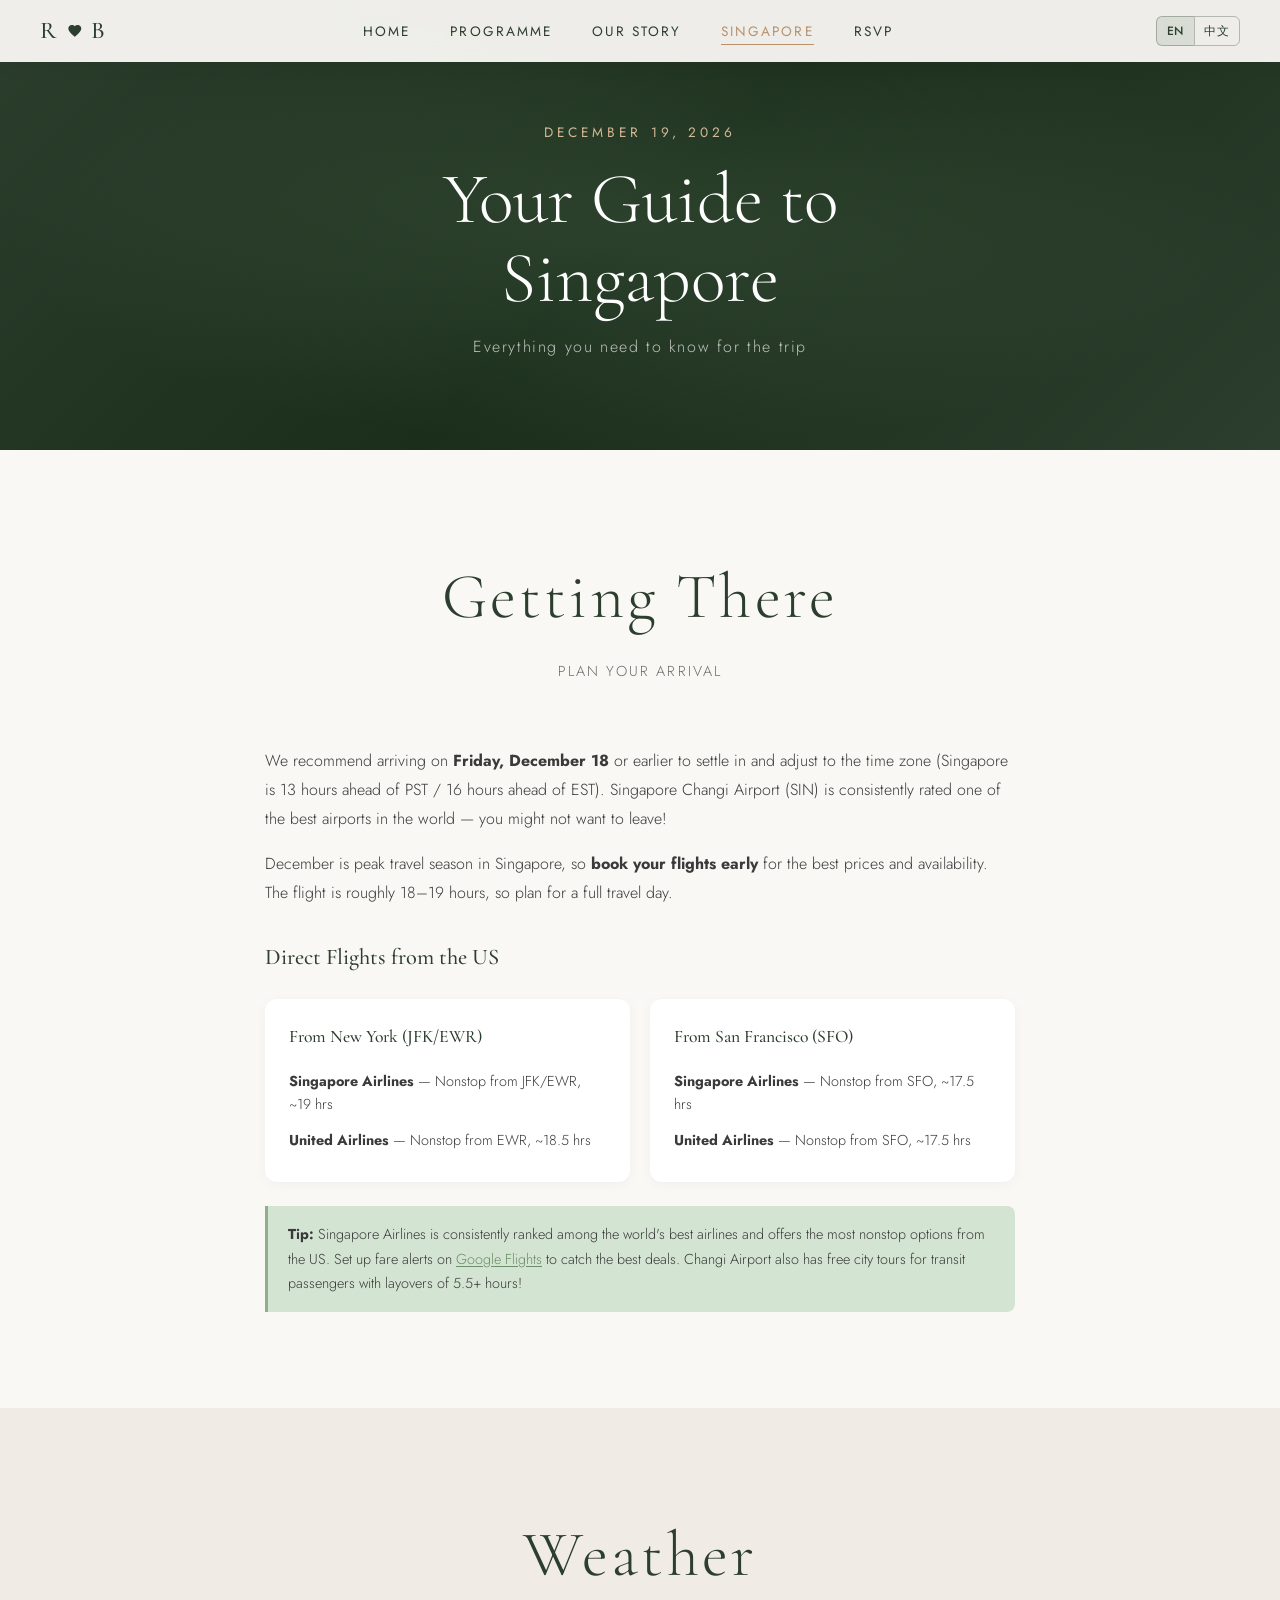
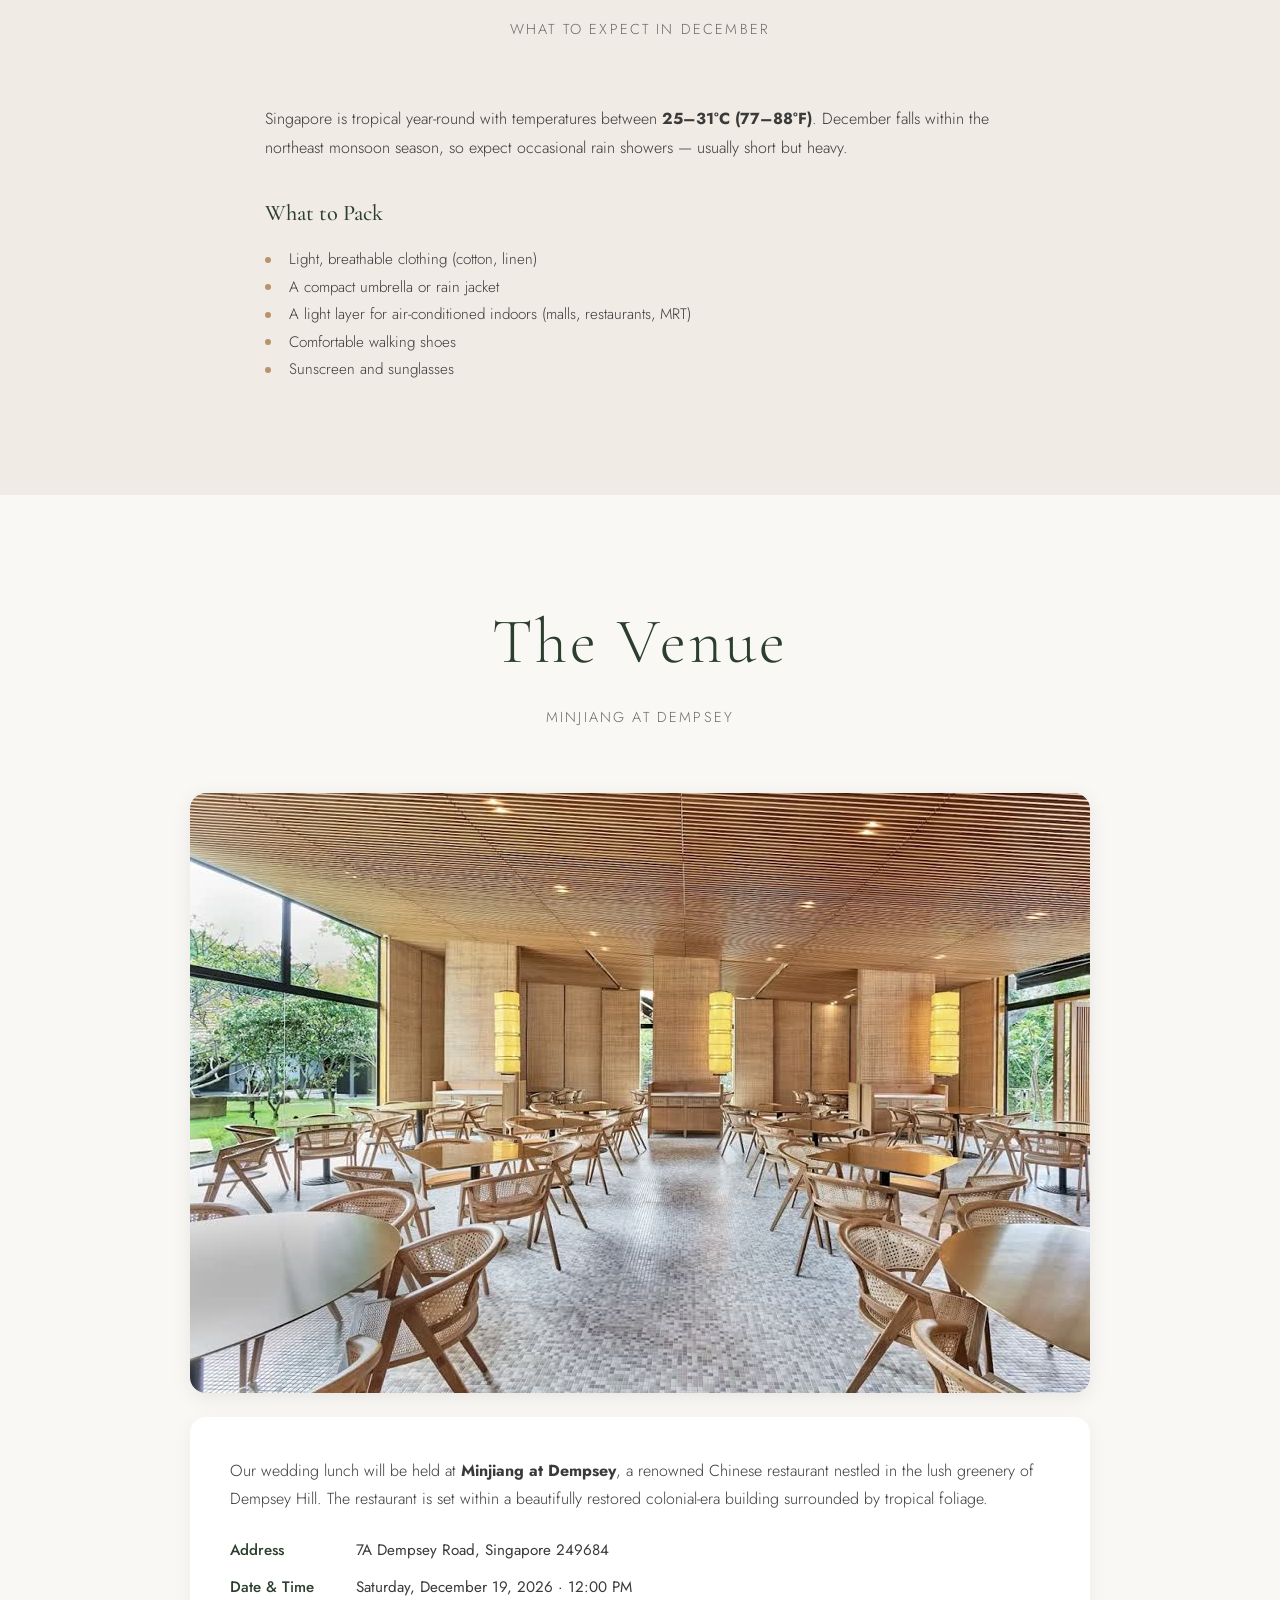
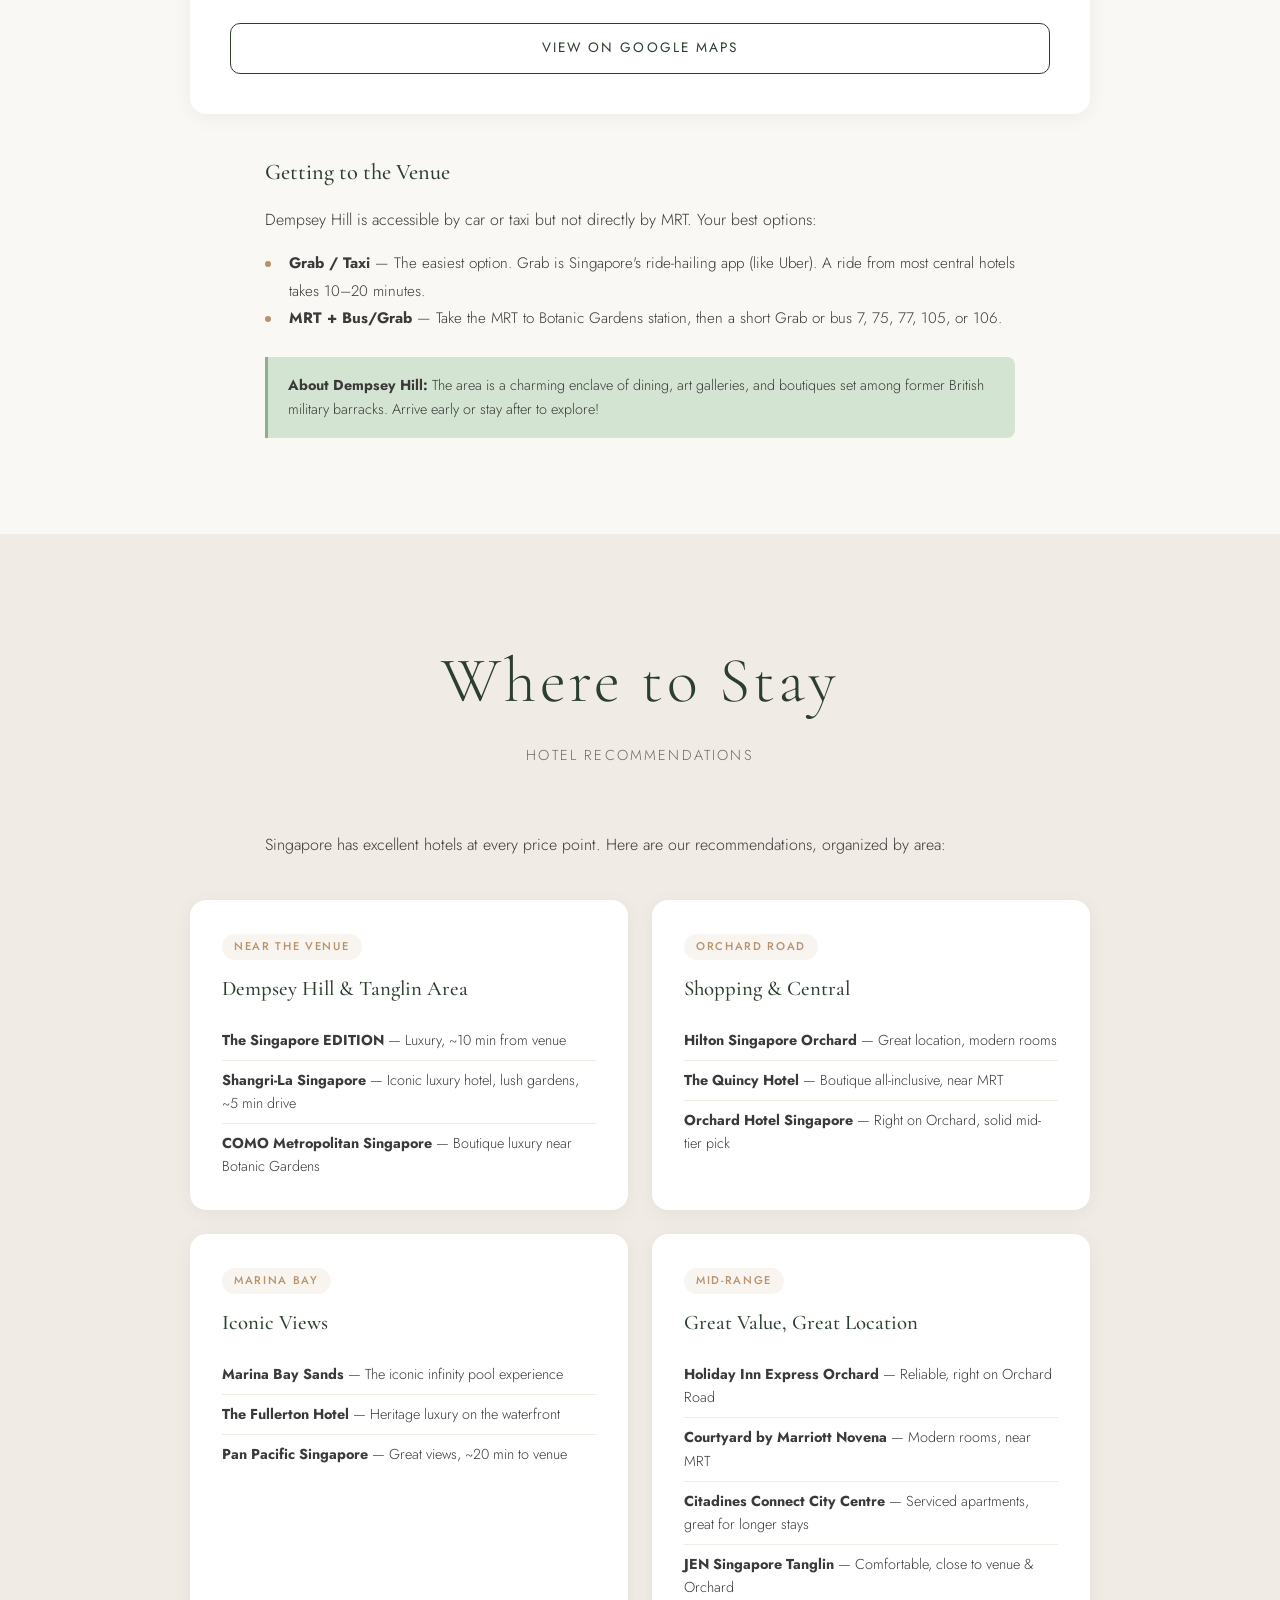
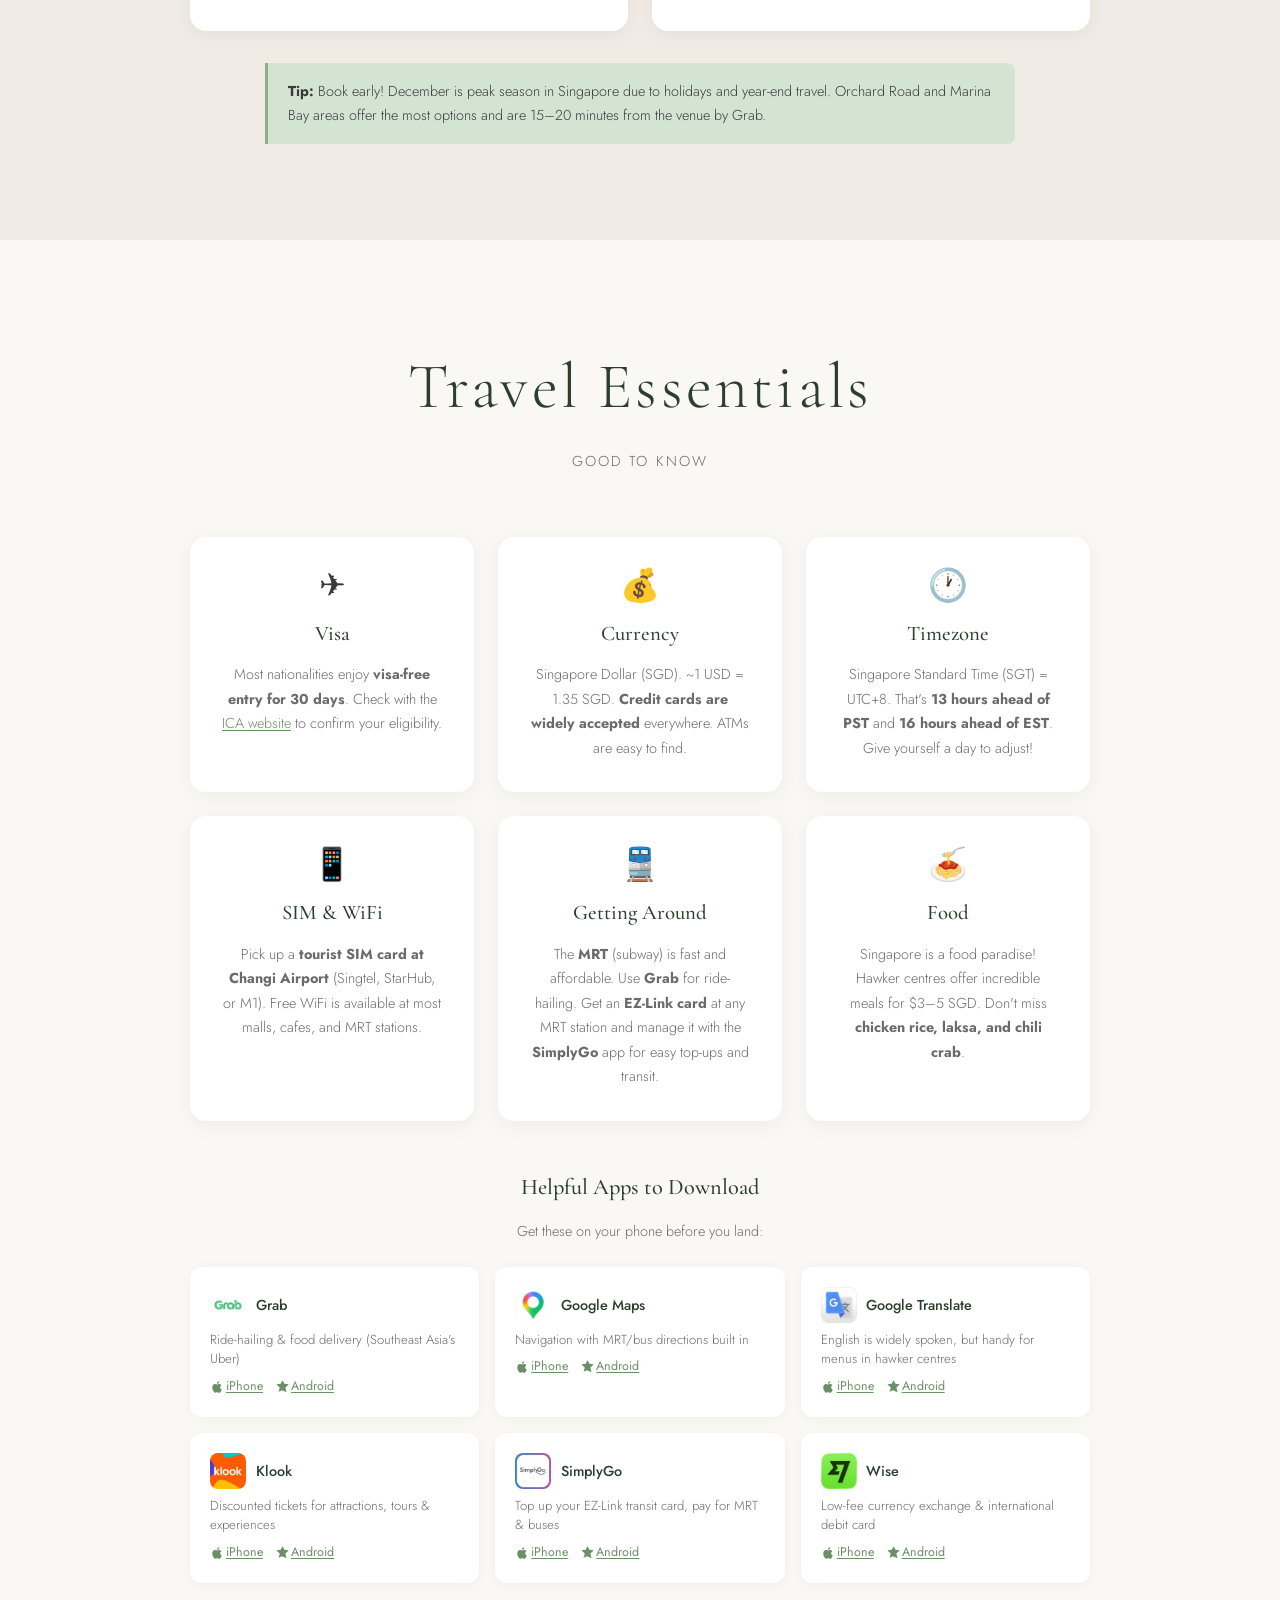
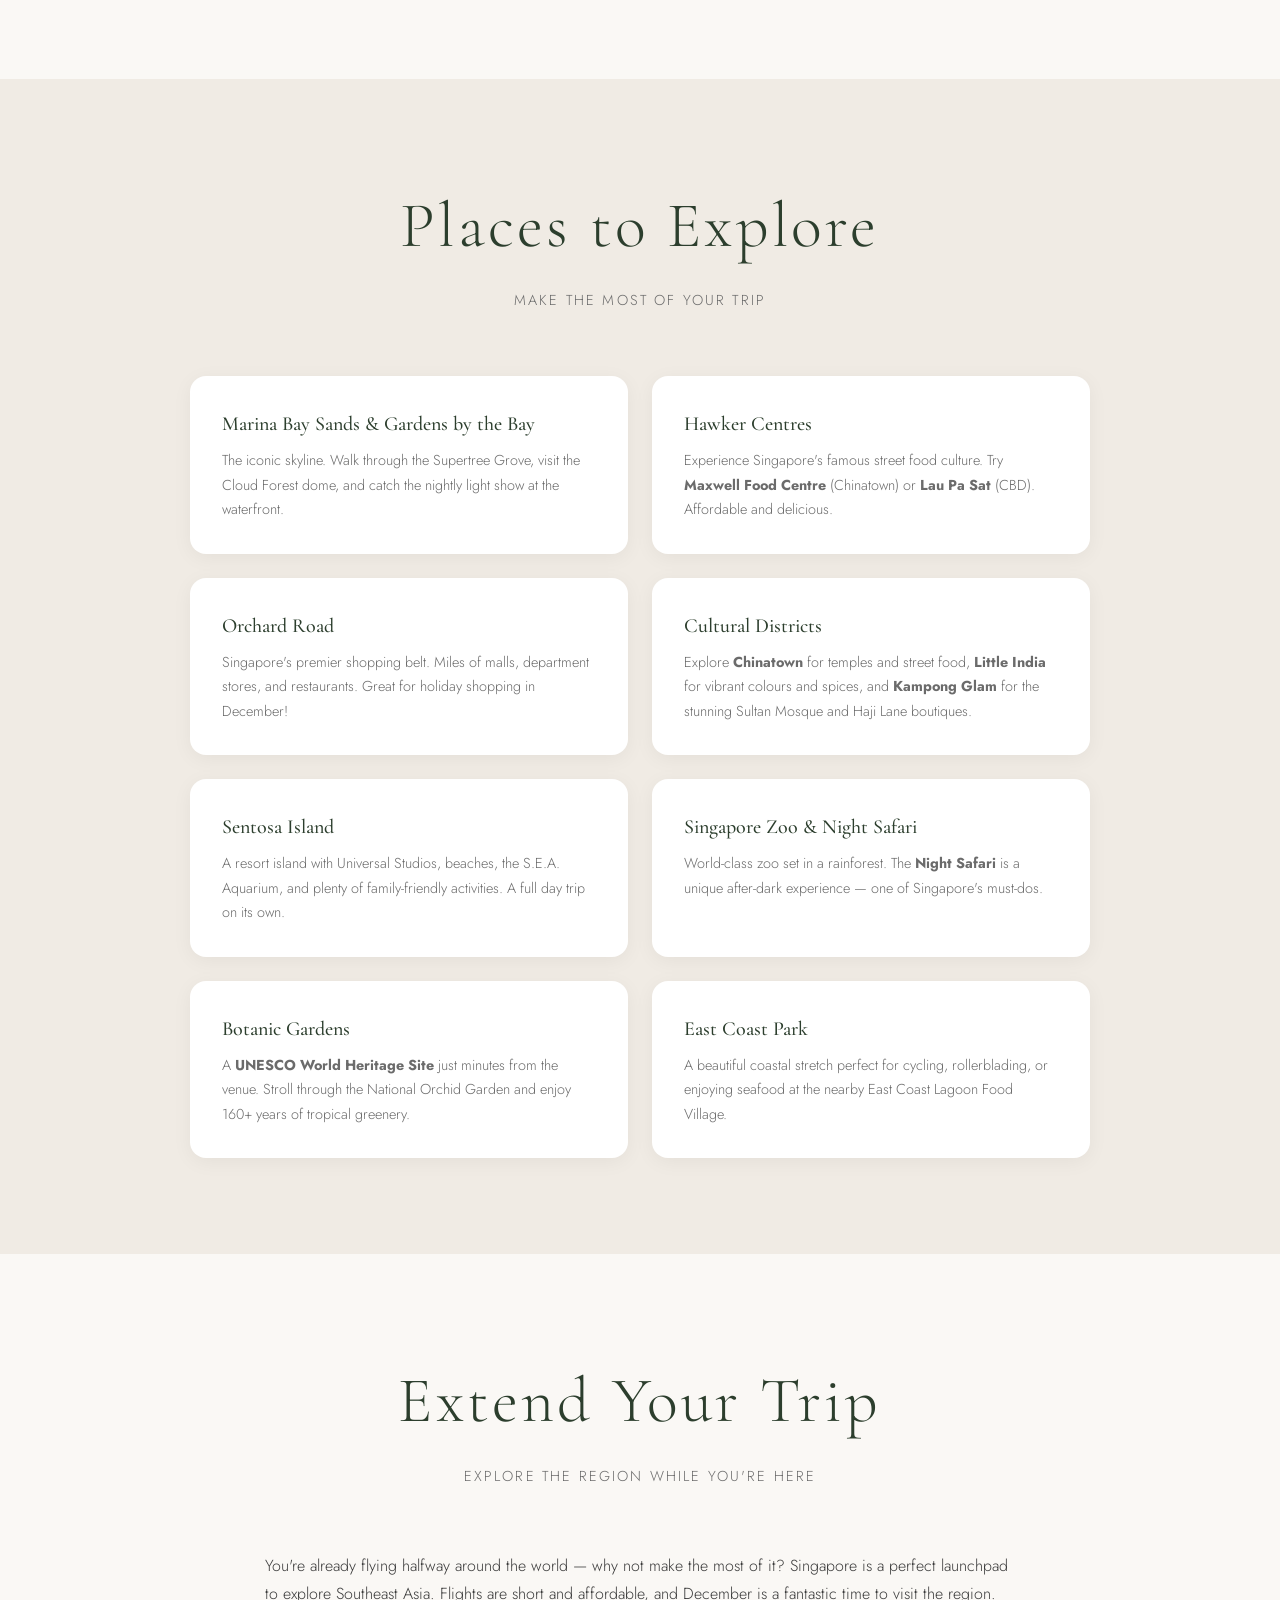
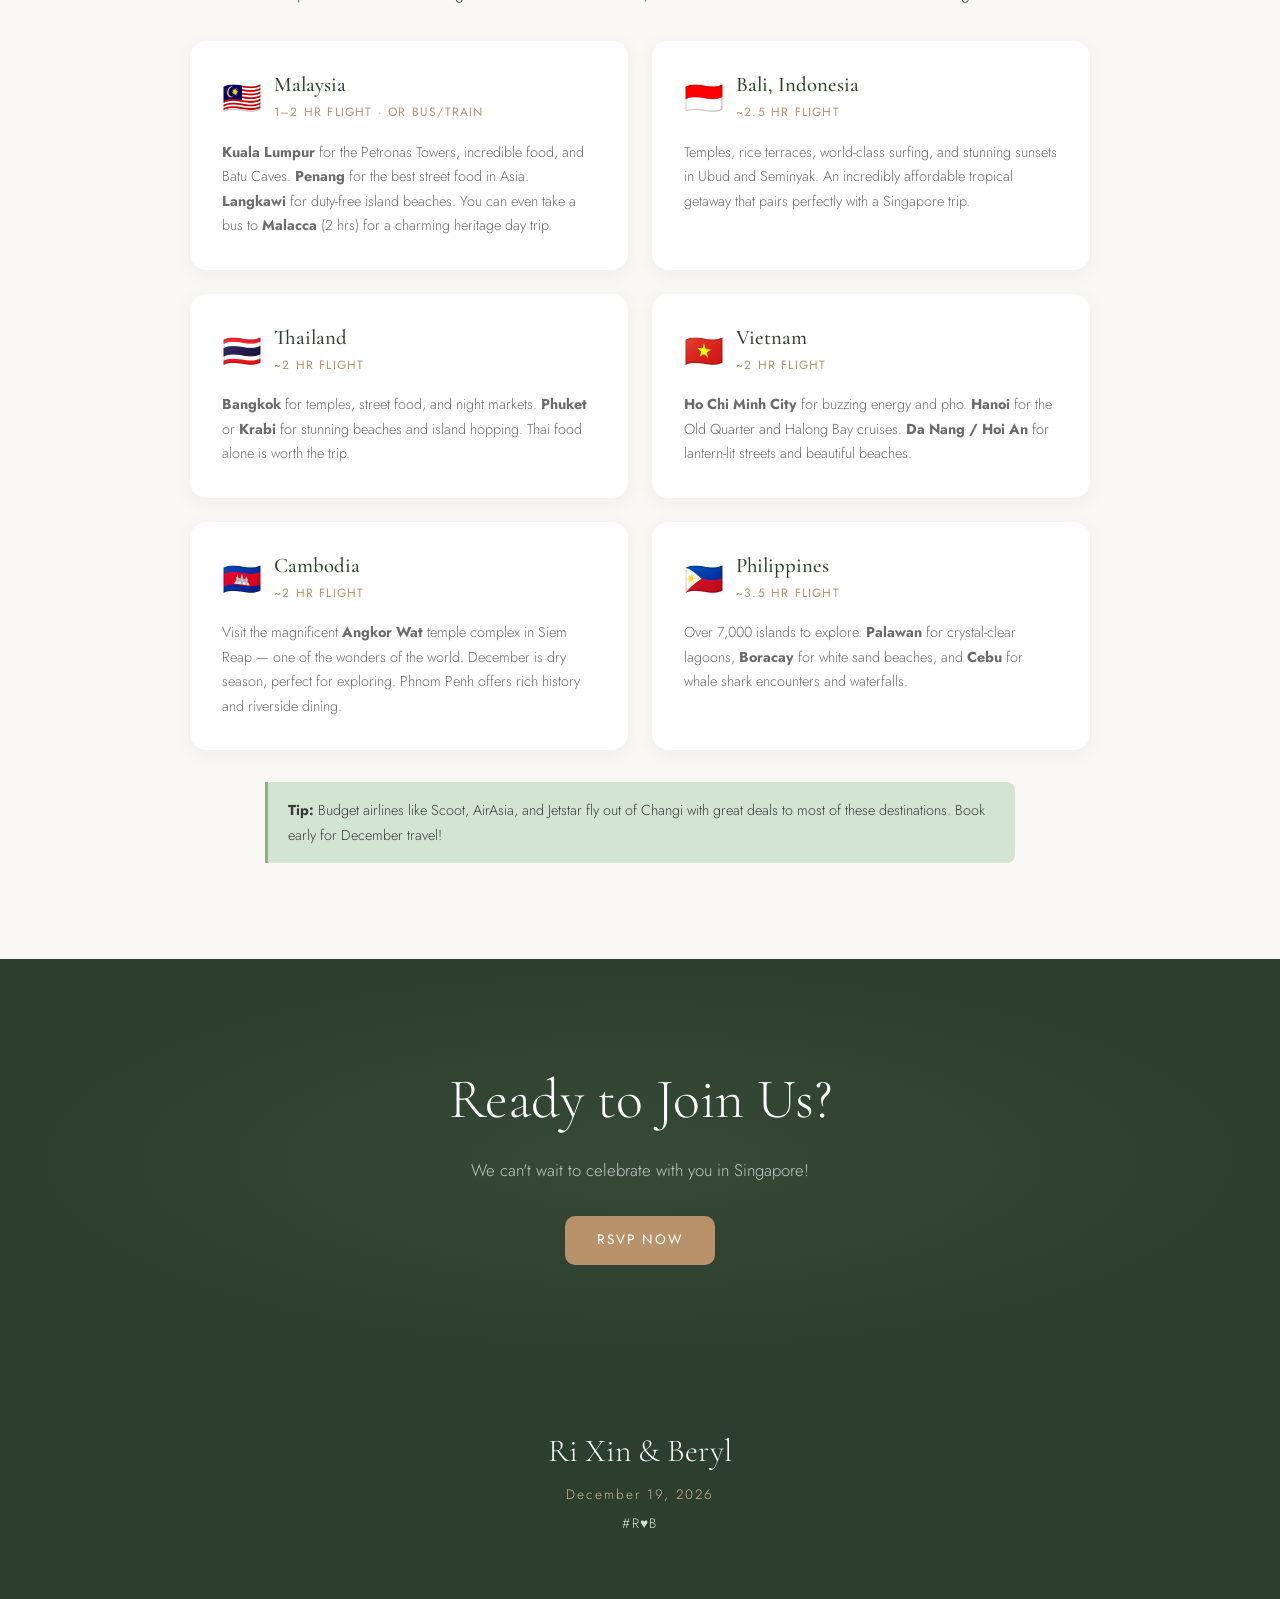
==== commit 0bb0a23f: "Add wedding programme and dress code" ====
--- a/singapore.html
+++ b/singapore.html
@@ -37,6 +37,7 @@
       </button>
       <ul class="nav-links" id="navLinks">
         <li><a href="index.html" data-i18n="nav.home">Home</a></li>
+        <li><a href="index.html#programme" data-i18n="nav.programme">Programme</a></li>
         <li><a href="index.html#story" data-i18n="nav.story">Our Story</a></li>
         <li><a href="singapore.html" class="active" data-i18n="nav.singapore">Singapore</a></li>
         <li><a href="index.html#rsvp" data-i18n="nav.rsvp">RSVP</a></li>
--- a/styles.css
+++ b/styles.css
@@ -472,6 +472,67 @@
   color: var(--text-light);
 }
 
+.programme {
+  padding: 6rem 2rem;
+  background: var(--cream-dark);
+  scroll-margin-top: 4rem;
+}
+
+.programme-timeline {
+  max-width: 720px;
+  margin: 0 auto;
+  list-style: none;
+  border-left: 1px solid var(--gold);
+}
+
+.programme-item {
+  position: relative;
+  padding: 0 0 2.5rem 2rem;
+}
+
+.programme-item:last-child {
+  padding-bottom: 0;
+}
+
+.programme-item::before {
+  content: '';
+  position: absolute;
+  top: 0.6rem;
+  left: -5px;
+  width: 9px;
+  height: 9px;
+  border-radius: 50%;
+  background: var(--gold);
+}
+
+.programme-item time {
+  color: var(--forest);
+  font-size: 0.95rem;
+  font-weight: 500;
+  letter-spacing: 0.1em;
+}
+
+.programme-item h3,
+.dress-code h3 {
+  margin: 0.5rem 0;
+  font-family: var(--font-serif);
+  font-size: 1.75rem;
+  font-weight: 500;
+  color: var(--forest);
+}
+
+.programme-item p,
+.dress-code p {
+  color: var(--text-light);
+}
+
+.dress-code {
+  max-width: 720px;
+  margin: 3rem auto 0;
+  padding-top: 2rem;
+  border-top: 1px solid var(--gold-light);
+}
+
 /* ============================================
    Our Story / Timeline
    ============================================ */
